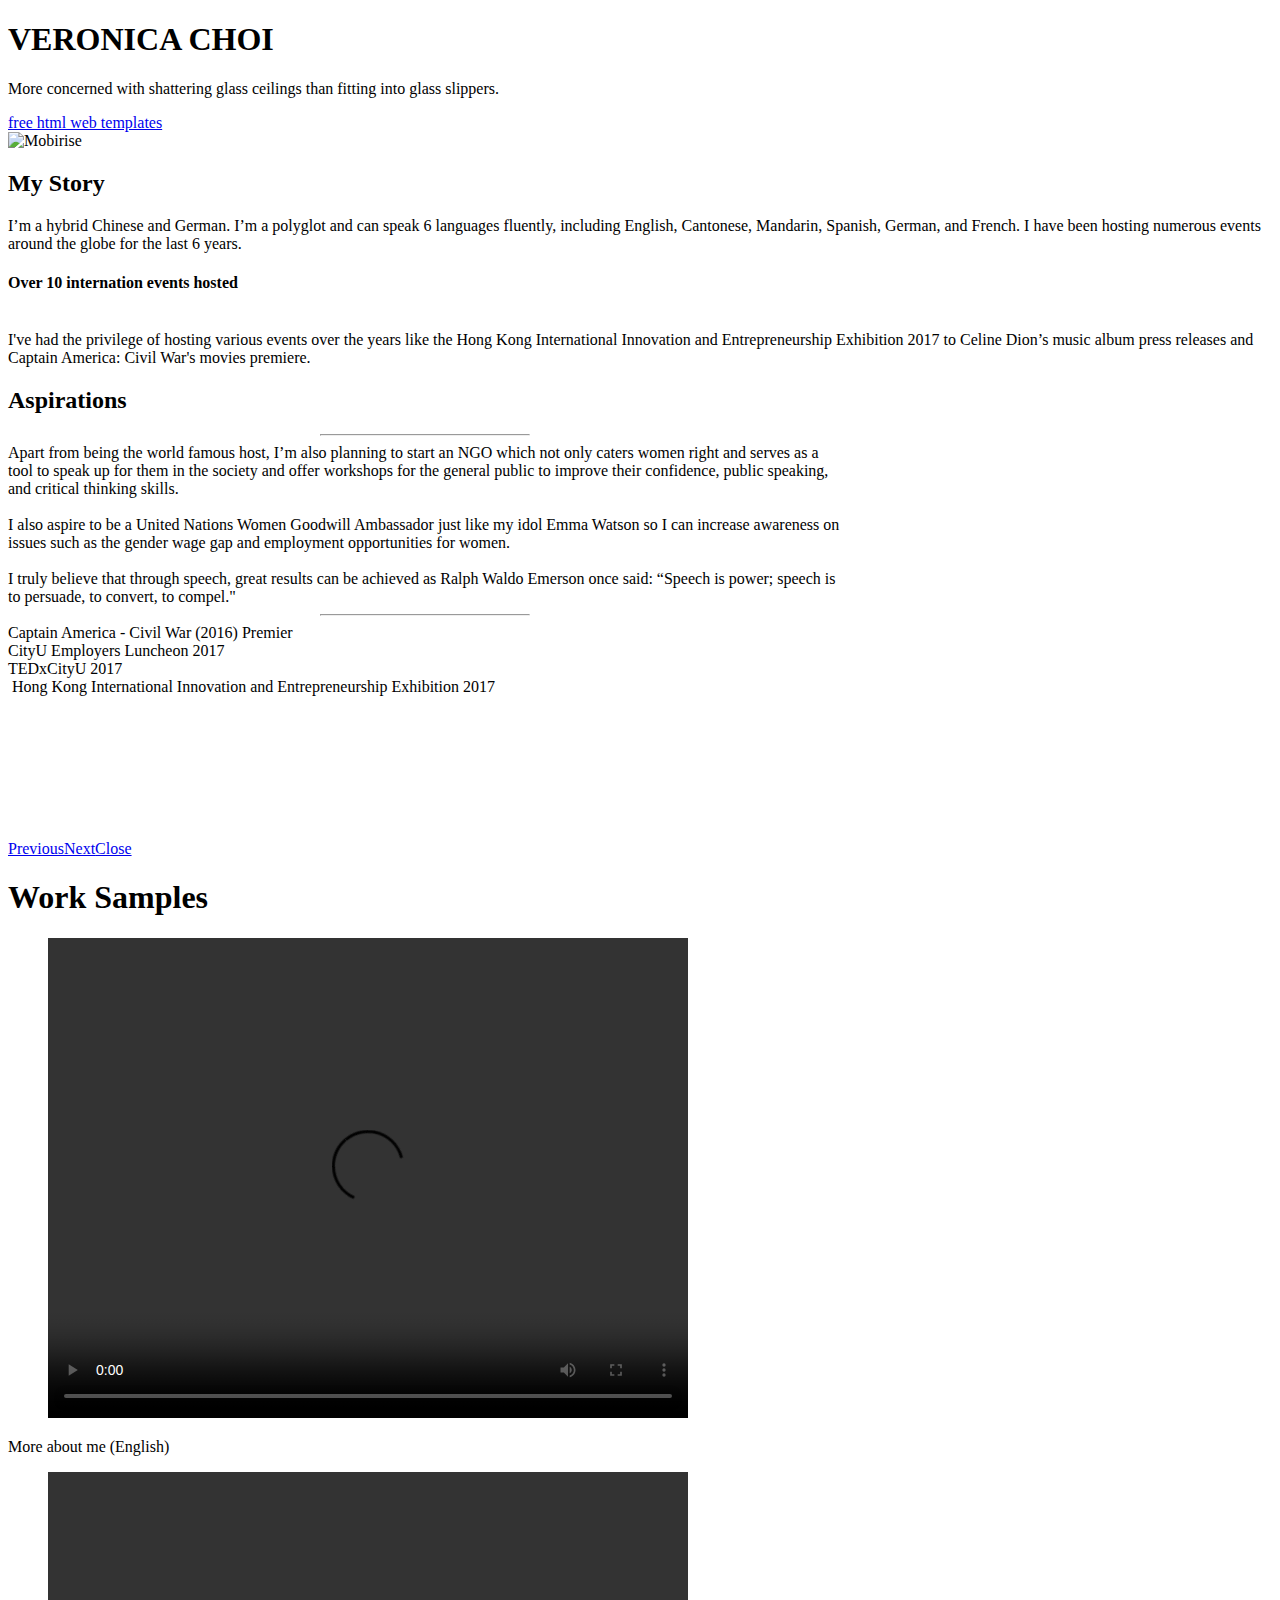
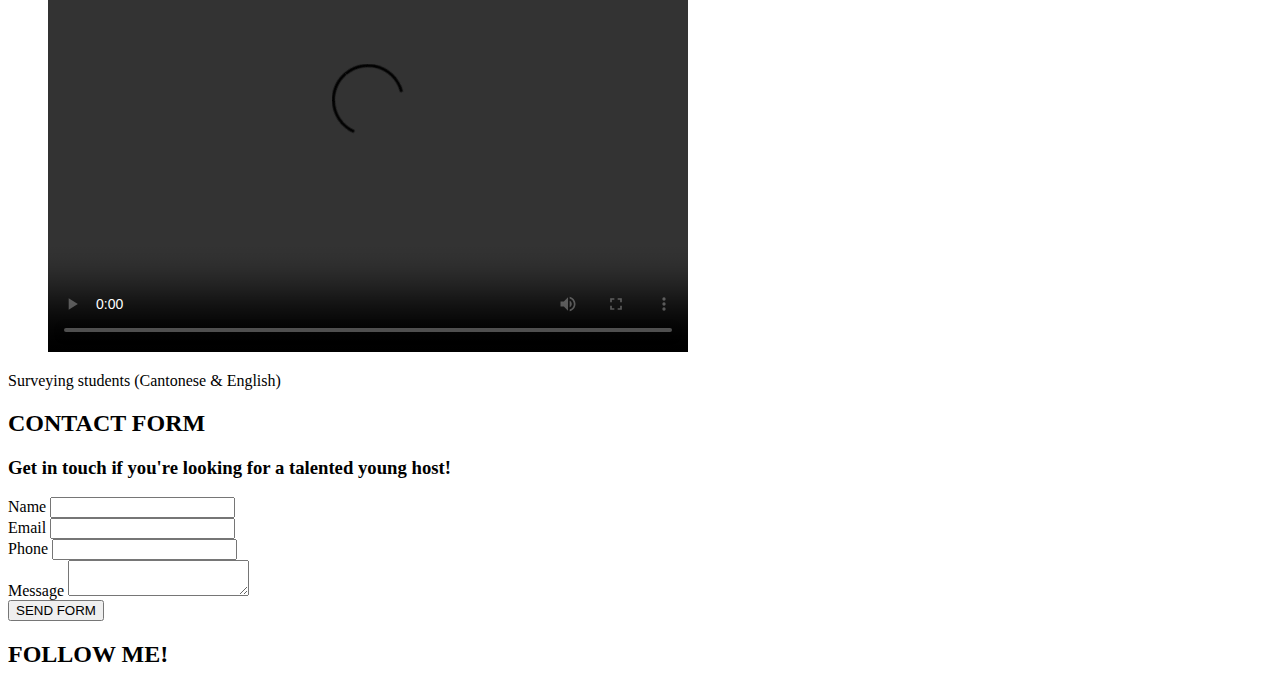
==== index.html @ 1a9ef56d "Add files via upload" ====
<!DOCTYPE html>
<html  >
<head>
  <!-- Site made with Mobirise Website Builder v4.9.7, https://mobirise.com -->
  <meta charset="UTF-8">
  <meta http-equiv="X-UA-Compatible" content="IE=edge">
  <meta name="generator" content="Mobirise v4.9.7, mobirise.com">
  <meta name="viewport" content="width=device-width, initial-scale=1, minimum-scale=1">
  <link rel="shortcut icon" href="assets/images/img-1259-128x85.png" type="image/x-icon">
  <meta name="description" content="">

  <title>Home</title>
  <link rel="stylesheet" href="assets/web/assets/mobirise-icons2/mobirise2.css">
  <link rel="stylesheet" href="assets/web/assets/mobirise-icons/mobirise-icons.css">
  <link rel="stylesheet" href="assets/tether/tether.min.css">
  <link rel="stylesheet" href="assets/bootstrap/css/bootstrap.min.css">
  <link rel="stylesheet" href="assets/bootstrap/css/bootstrap-grid.min.css">
  <link rel="stylesheet" href="assets/bootstrap/css/bootstrap-reboot.min.css">
  <link rel="stylesheet" href="assets/socicon/css/styles.css">
  <link rel="stylesheet" href="assets/theme/css/style.css">
  <link rel="stylesheet" href="assets/gallery/style.css">
  <link rel="stylesheet" href="assets/mobirise/css/mbr-additional.css" type="text/css">



</head>
<body>
  <section class="cid-rnTXYQIKPD mbr-fullscreen mbr-parallax-background" id="header2-0">



    <div class="mbr-overlay" style="opacity: 0.3; background-color: rgb(118, 118, 118);"></div>

    <div class="container align-center">
        <div class="row justify-content-md-center">
            <div class="mbr-white col-md-10">
                <h1 class="mbr-section-title mbr-bold pb-3 mbr-fonts-style display-1">
                    VERONICA CHOI</h1>

                <p class="mbr-text pb-3 mbr-fonts-style display-5">More concerned with shattering glass ceilings than fitting into glass slippers.&nbsp;</p>

            </div>
        </div>
    </div>
    <div class="mbr-arrow hidden-sm-down" aria-hidden="true">
        <a href="#next">
            <i class="mbri-down mbr-iconfont"></i>
        </a>
    </div>
</section>

<section class="engine"><a href="https://mobirise.info/y">free html web templates</a></section><section class="features11 cid-roDq2X8D2y" id="features11-6">





    <div class="container">
        <div class="col-md-12">
            <div class="media-container-row">
                <div class="mbr-figure m-auto" style="width: 55%;">
                    <img src="assets/images/img-1527-952x714.jpg" alt="Mobirise" title="">
                </div>
                <div class=" align-left aside-content">
                    <h2 class="mbr-title pt-2 mbr-fonts-style display-2">
                        My Story&nbsp;</h2>
                    <div class="mbr-section-text">
                        <p class="mbr-text mb-5 pt-3 mbr-light mbr-fonts-style display-5">I’m a hybrid Chinese and German. I’m a polyglot and can speak 6 languages fluently, including English, Cantonese, Mandarin, Spanish, German, and French. I have been hosting numerous events around the globe for the last 6 years.&nbsp;<br></p>
                    </div>

                    <div class="block-content">
                        <div class="card p-3 pr-3">
                            <div class="media">
                                <div class=" align-self-center card-img pb-3">
                                    <span class="mbr-iconfont mobi-mbri-globe-2 mobi-mbri"></span>
                                </div>
                                <div class="media-body">
                                    <h4 class="card-title mbr-fonts-style display-7"><strong>
                                        Over 10 internation events hosted<br></strong><br></h4>
                                </div>
                            </div>

                            <div class="card-box">
                                <p class="block-text mbr-fonts-style display-7">
                                   I've had the privilege of hosting various events over the years like the Hong Kong International Innovation and Entrepreneurship Exhibition 2017 to&nbsp;Celine Dion’s music album press releases and Captain America: Civil War's movies premiere.</p>
                            </div>
                        </div>


                    </div>
                </div>
            </div>
        </div>
    </div>
</section>

<section class="mbr-section content4 cid-roDvioKZz2" id="content4-c">



    <div class="container">
        <div class="media-container-row">
            <div class="title col-12 col-md-8">
                <h2 class="align-center pb-3 mbr-fonts-style display-2">Aspirations</h2>


            </div>
        </div>
    </div>
</section>

<section class="mbr-section article content10 cid-roDv746VI0" id="content10-b">



    <div class="container">
        <div class="inner-container" style="width: 66%;">
            <hr class="line" style="width: 25%;">
            <div class="section-text align-center mbr-white mbr-fonts-style display-7">Apart from being the world famous host, I’m also planning to start an NGO which not only caters women right and serves as a tool to speak up for them in the society and offer workshops for the general public to improve their confidence, public speaking, and critical thinking skills.&nbsp;<br><br>I also aspire to be a United Nations Women Goodwill Ambassador just like my idol Emma Watson so I can increase awareness on issues such as the gender wage gap and employment opportunities for women. <br><br>I truly believe that through speech, great results can be achieved as Ralph Waldo Emerson once said: “Speech is power; speech is to persuade, to convert, to compel."</div>
            <hr class="line" style="width: 25%;">
        </div>
    </div>
</section>

<section class="mbr-gallery mbr-slider-carousel cid-roDrtQQjux" id="gallery4-8">



    <div>
        <div><!-- Gallery --><div class="gallery-row"><div class="mbr-gallery-layout-default"><div><div class="row-first row justify-content-center m-0"><div class="mbr-gallery-item col-lg-6 col-md-6 col-sm-12 p-2" data-video-url="false"><div href="#lb-gallery4-8" data-slide-to="0" data-toggle="modal"><img src="assets/images/ben1700-2000x1331-800x532.jpg" alt="" title=""><span class="icon-focus"></span><span class="mbr-gallery-title mbr-fonts-style display-7">Captain America - Civil War (2016) Premier&nbsp;</span></div></div><div class="mbr-gallery-item col-lg-6 col-md-6 col-sm-12 p-2" data-video-url="false"><div href="#lb-gallery4-8" data-slide-to="1" data-toggle="modal"><img src="assets/images/dcs8554-2000x1331-800x532.jpg" alt="" title=""><span class="icon-focus"></span><span class="mbr-gallery-title mbr-fonts-style display-7">CityU Employers Luncheon 2017</span></div></div></div><div class="row-second row justify-content-center m-0"><div class="mbr-gallery-item col-lg-6 col-md-6 col-sm-12 p-2" data-video-url="false"><div href="#lb-gallery4-8" data-slide-to="2" data-toggle="modal"><img src="assets/images/img-1259-2000x1333-800x533.jpg" alt="" title=""><span class="icon-focus"></span><span class="mbr-gallery-title mbr-fonts-style display-7">TEDxCityU 2017</span></div></div><div class="mbr-gallery-item col-lg-6 col-md-6 col-sm-12 p-2" data-video-url="false"><div href="#lb-gallery4-8" data-slide-to="3" data-toggle="modal"><img src="assets/images/p2256330-5-2000x1500-800x506.jpg" alt="" title=""><span class="icon-focus"></span><span class="mbr-gallery-title mbr-fonts-style display-7"> Hong Kong International Innovation and Entrepreneurship Exhibition 2017</span></div></div></div></div><div class="clearfix"></div></div></div><!-- Lightbox --><div data-app-prevent-settings="" class="mbr-slider modal fade carousel slide" tabindex="-1" data-keyboard="true" data-interval="false" id="lb-gallery4-8"><div class="modal-dialog"><div class="modal-content"><div class="modal-body"><div class="carousel-inner"><div class="carousel-item active"><img src="assets/images/-ben1700-2000x1331.jpg" alt="" title=""></div><div class="carousel-item"><img src="assets/images/-dcs8554-2000x1331.jpg" alt="" title=""></div><div class="carousel-item"><img src="assets/images/img-1259-2000x1333.jpg" alt="" title=""></div><div class="carousel-item"><img src="assets/images/p2256330-5-2000x1500.jpg" alt="" title=""></div><div class="carousel-item"><img src="assets/images/img-1259-2000x1333.jpg" alt="" title=""></div><div class="carousel-item"><img src="assets/images/background6.jpg" alt="" title=""></div><div class="carousel-item"><img src="assets/images/img-1259-2000x1333.jpg" alt="" title=""></div><div class="carousel-item"><img src="assets/images/background8.jpg" alt="" title=""></div></div><a class="carousel-control carousel-control-prev" role="button" data-slide="prev" href="#lb-gallery4-8"><span class="mbri-left mbr-iconfont" aria-hidden="true"></span><span class="sr-only">Previous</span></a><a class="carousel-control carousel-control-next" role="button" data-slide="next" href="#lb-gallery4-8"><span class="mbri-right mbr-iconfont" aria-hidden="true"></span><span class="sr-only">Next</span></a><a class="close" href="#" role="button" data-dismiss="modal"><span class="sr-only">Close</span></a></div></div></div></div></div>
    </div>

</section>

<section class="header1 cid-roDAQYKfKx" id="header16-g">





    <div class="container">
        <div class="row justify-content-md-center">
            <div class="col-md-10 align-center">
                <h1 class="mbr-section-title mbr-bold pb-3 mbr-fonts-style display-1">
                    Work Samples</h1>



            </div>
        </div>
    </div>

</section>

<section class="cid-roDuY0K8cL" id="video3-a">



  <figure class="mbr-figure align-center container">
      <div class="video-block" style="width: 80%;">
          <div>
                <video width="640" height="480" controls>
                <source src="assets/2.mp4" type="video/mp4">
                </video>
          </div>
  </figure>
</section>

<section class="mbr-section article content1 cid-roDAjcLtc0" id="content1-e">



    <div class="container">
        <div class="media-container-row">
            <div class="mbr-text col-12 mbr-fonts-style display-7 col-md-8">More about me (English)</div>
        </div>
    </div>
</section>

<section class="cid-roDuKSKuK0" id="video3-9">



    <figure class="mbr-figure align-center container">
        <div class="video-block" style="width: 80%;">
            <div>
                  <video width="640" height="480" controls>
                  <source src="assets/1.mp4" type="video/mp4">
                  </video>
            </div>
    </figure>
</section>

<section class="mbr-section article content1 cid-roDAB9GmCZ" id="content1-f">



    <div class="container">
        <div class="media-container-row">
            <div class="mbr-text col-12 mbr-fonts-style display-7 col-md-8">Surveying students (Cantonese &amp; English)</div>
        </div>
    </div>
</section>

<section class="mbr-section form1 cid-roDonfSZAn" id="form1-2">




    <div class="container">
        <div class="row justify-content-center">
            <div class="title col-12 col-lg-8">
                <h2 class="mbr-section-title align-center pb-3 mbr-fonts-style display-2">
                    CONTACT FORM
                </h2>
                <h3 class="mbr-section-subtitle align-center mbr-light pb-3 mbr-fonts-style display-5">
                    Get in touch if you're looking for a talented young host!</h3>
            </div>
        </div>
    </div>
    <div class="container">
        <div class="row justify-content-center">
            <div class="media-container-column col-lg-8" data-form-type="formoid">
                <!---Formbuilder Form--->
                <form action="https://mobirise.com/" method="POST" class="mbr-form form-with-styler" data-form-title="Mobirise Form"><input type="hidden" name="email" data-form-email="true" value="atULUKxuw/NCvzAk2Fzgv5v17wfNp64SBQdk55Gtc+PprsQ1vt0che/VzDDeNCT3U6UCluCSzCCLQzW1dIXKUL24qfeUZuhF07VcfdgxcQm0rpMmP+v5cgfTs/P3Nwnu">
                    <div class="row row-sm-offset">
                        <div hidden="hidden" data-form-alert="" class="alert alert-success col-12">Thanks for filling out the form!</div>
                        <div hidden="hidden" data-form-alert-danger="" class="alert alert-danger col-12">
                        </div>
                    </div>
                    <div class="dragArea row row-sm-offset">
                        <div class="col-md-4  form-group" data-for="name">
                            <label for="name-form1-2" class="form-control-label mbr-fonts-style display-7">Name</label>
                            <input type="text" name="name" data-form-field="Name" required="required" class="form-control display-7" id="name-form1-2">
                        </div>
                        <div class="col-md-4  form-group" data-for="email">
                            <label for="email-form1-2" class="form-control-label mbr-fonts-style display-7">Email</label>
                            <input type="email" name="email" data-form-field="Email" required="required" class="form-control display-7" id="email-form1-2">
                        </div>
                        <div data-for="phone" class="col-md-4  form-group">
                            <label for="phone-form1-2" class="form-control-label mbr-fonts-style display-7">Phone</label>
                            <input type="tel" name="phone" data-form-field="Phone" class="form-control display-7" id="phone-form1-2">
                        </div>
                        <div data-for="message" class="col-md-12 form-group">
                            <label for="message-form1-2" class="form-control-label mbr-fonts-style display-7">Message</label>
                            <textarea name="message" data-form-field="Message" class="form-control display-7" id="message-form1-2"></textarea>
                        </div>
                        <div class="col-md-12 input-group-btn align-center"><button type="submit" class="btn btn-form btn-secondary display-4">SEND FORM</button></div>
                    </div>
                </form><!---Formbuilder Form--->
            </div>
        </div>
    </div>
</section>

<section class="cid-roDosg8B8b" id="social-buttons2-3">





    <div class="container">
        <div class="media-container-row">
            <div class="col-md-8 align-center">
                <h2 class="pb-3 mbr-fonts-style display-2">
                    FOLLOW ME!</h2>
                <div class="social-list pl-0 mb-0">
                    <a href="https://twitter.com/mobirise" target="_blank">
                        <span class="px-2 socicon-twitter socicon mbr-iconfont mbr-iconfont-social"></span>
                    </a>
                    <a href="https://www.facebook.com/pages/Mobirise/1616226671953247" target="_blank">

                    </a>
                    <a href="https://instagram.com/mobirise" target="_blank">

                    </a>
                    <a href="https://www.youtube.com/c/mobirise" target="_blank">

                    </a>
                    <a href="https://plus.google.com/u/0/+Mobirise" target="_blank">

                    </a>
                    <a href="https://www.behance.net/Mobirise" target="_blank">

                    </a>
                </div>
            </div>
        </div>
    </div>
</section>


  <script src="assets/web/assets/jquery/jquery.min.js"></script>
  <script src="assets/popper/popper.min.js"></script>
  <script src="assets/tether/tether.min.js"></script>
  <script src="assets/bootstrap/js/bootstrap.min.js"></script>
  <script src="assets/parallax/jarallax.min.js"></script>
  <script src="assets/masonry/masonry.pkgd.min.js"></script>
  <script src="assets/imagesloaded/imagesloaded.pkgd.min.js"></script>
  <script src="assets/bootstrapcarouselswipe/bootstrap-carousel-swipe.js"></script>
  <script src="assets/vimeoplayer/jquery.mb.vimeo_player.js"></script>
  <script src="assets/smoothscroll/smooth-scroll.js"></script>
  <script src="assets/sociallikes/social-likes.js"></script>
  <script src="assets/theme/js/script.js"></script>
  <script src="assets/slidervideo/script.js"></script>
  <script src="assets/gallery/player.min.js"></script>
  <script src="assets/gallery/script.js"></script>
  <script src="assets/formoid/formoid.min.js"></script>


</body>
</html>
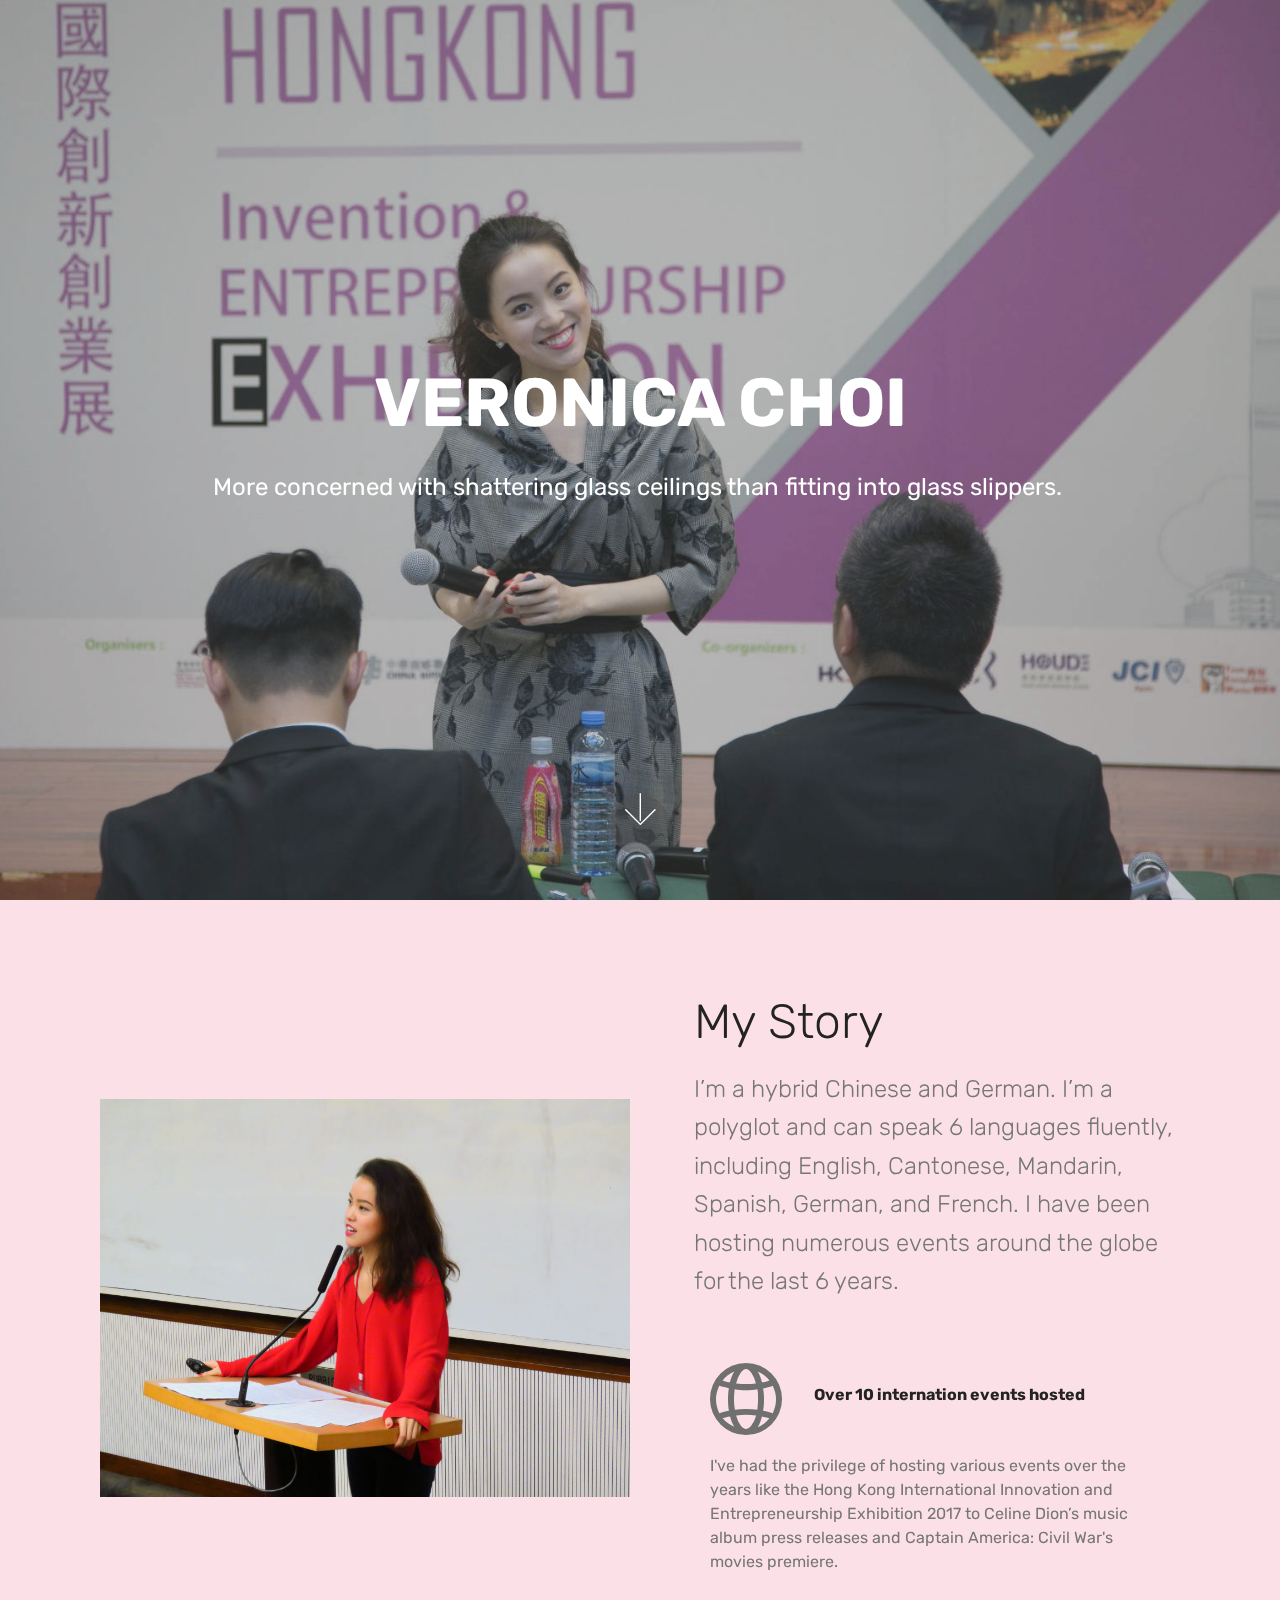
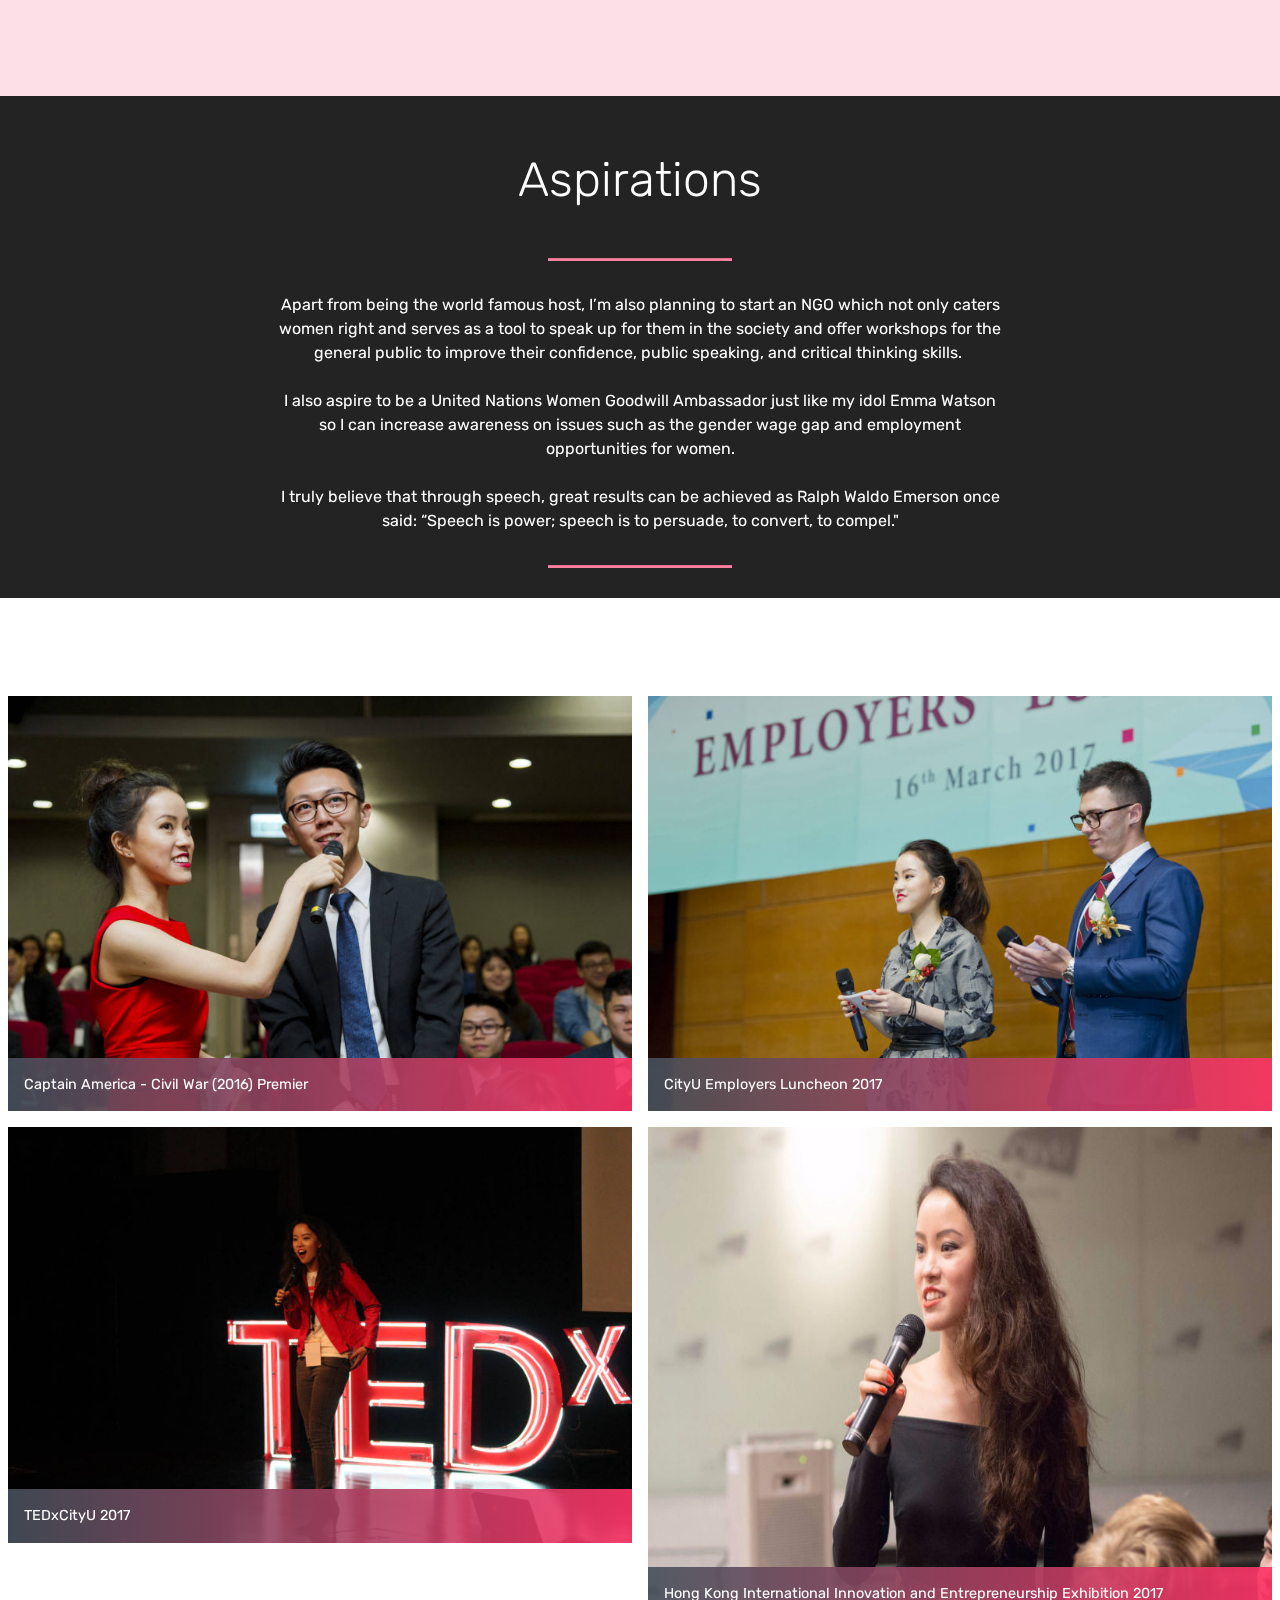
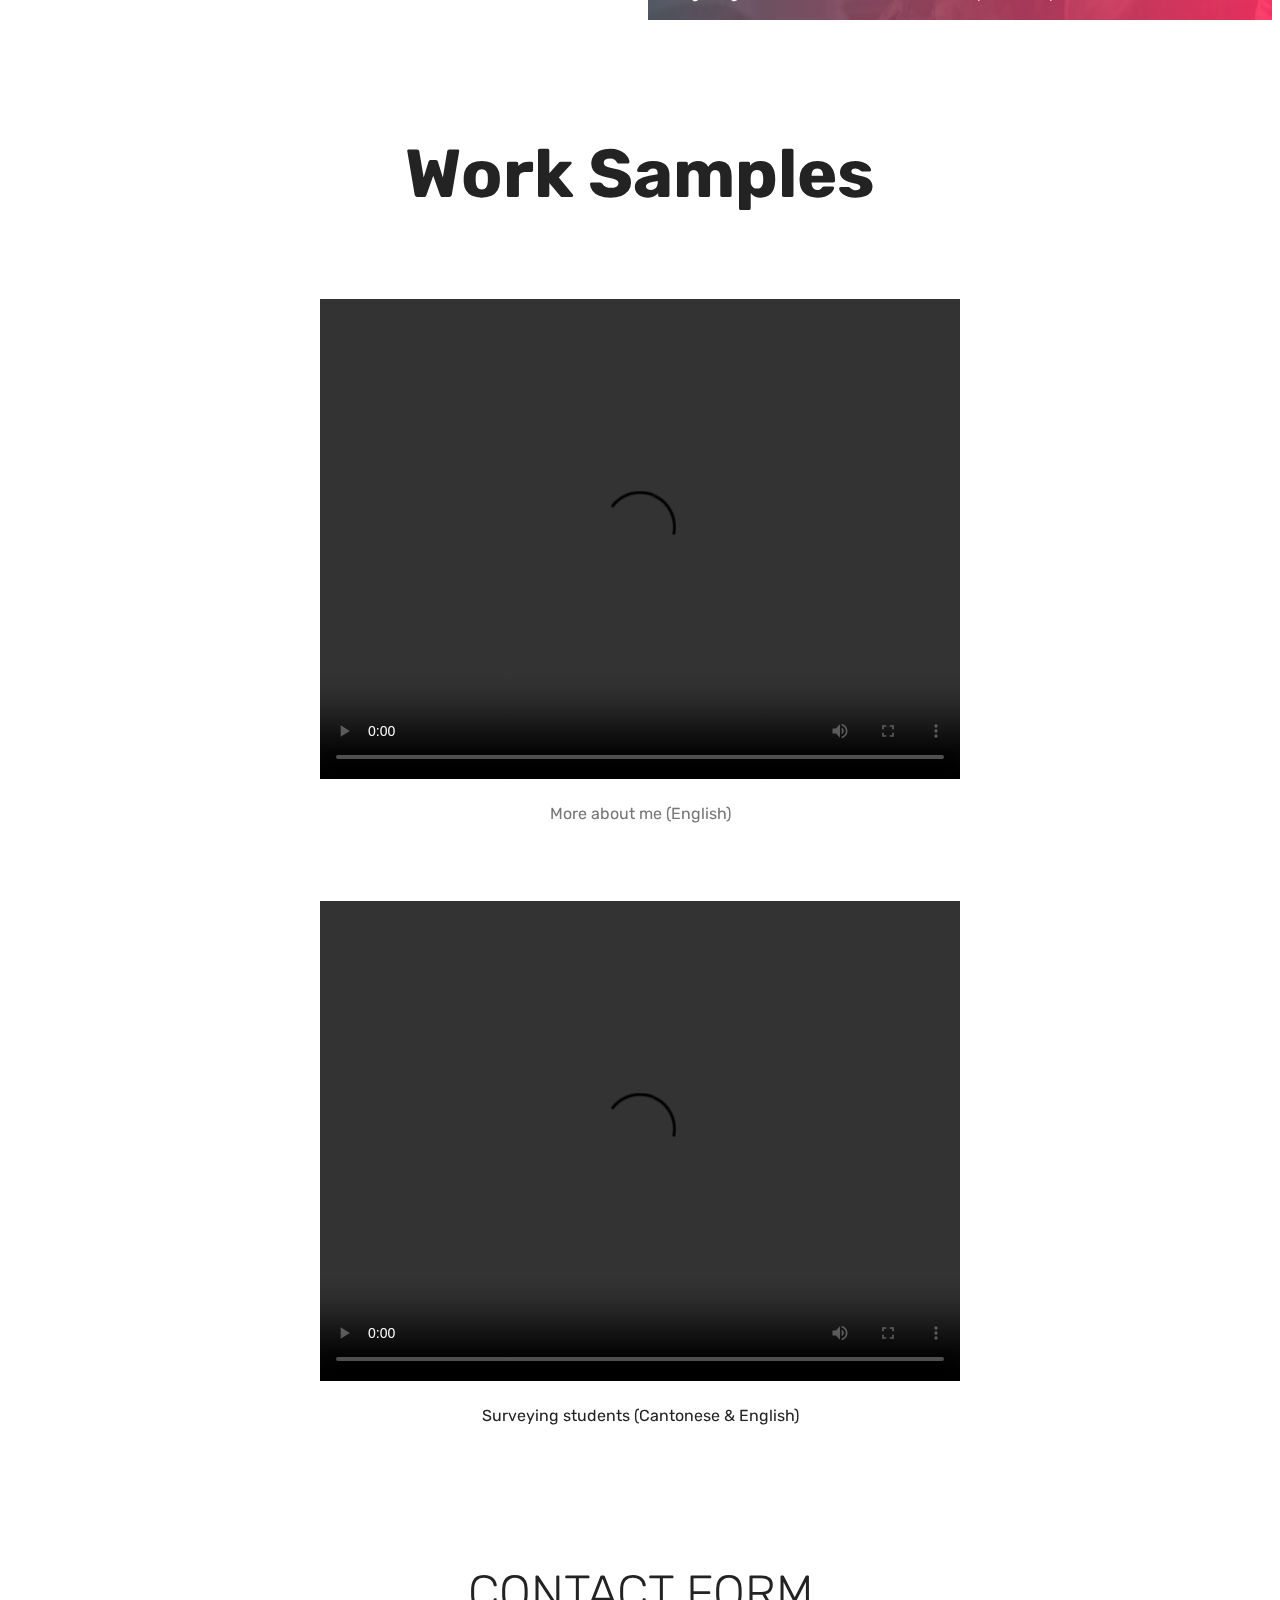
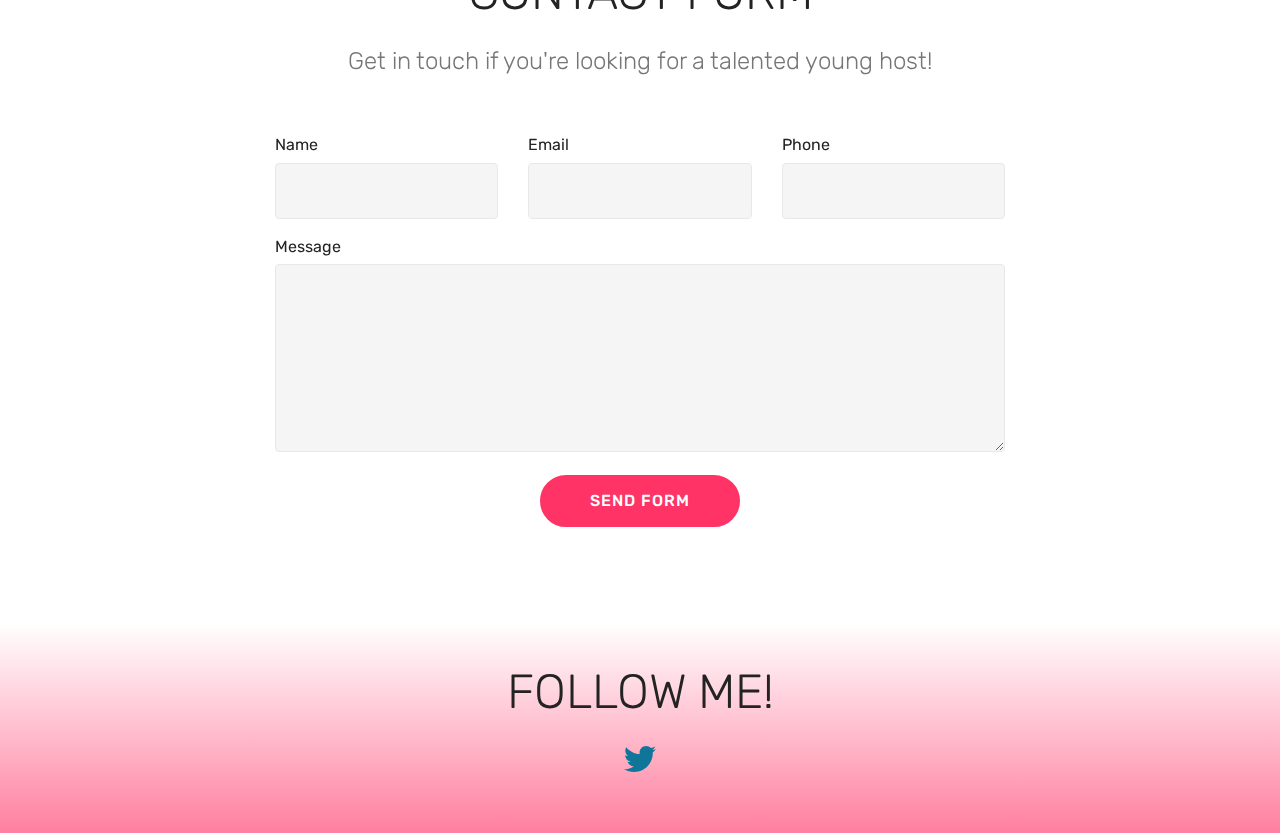
==== commit ad13a80c: "Update index.html" ====
--- a/index.html
+++ b/index.html
@@ -127,7 +127,7 @@
 
 
     <div>
-        <div><!-- Gallery --><div class="gallery-row"><div class="mbr-gallery-layout-default"><div><div class="row-first row justify-content-center m-0"><div class="mbr-gallery-item col-lg-6 col-md-6 col-sm-12 p-2" data-video-url="false"><div href="#lb-gallery4-8" data-slide-to="0" data-toggle="modal"><img src="assets/images/ben1700-2000x1331-800x532.jpg" alt="" title=""><span class="icon-focus"></span><span class="mbr-gallery-title mbr-fonts-style display-7">Captain America - Civil War (2016) Premier&nbsp;</span></div></div><div class="mbr-gallery-item col-lg-6 col-md-6 col-sm-12 p-2" data-video-url="false"><div href="#lb-gallery4-8" data-slide-to="1" data-toggle="modal"><img src="assets/images/dcs8554-2000x1331-800x532.jpg" alt="" title=""><span class="icon-focus"></span><span class="mbr-gallery-title mbr-fonts-style display-7">CityU Employers Luncheon 2017</span></div></div></div><div class="row-second row justify-content-center m-0"><div class="mbr-gallery-item col-lg-6 col-md-6 col-sm-12 p-2" data-video-url="false"><div href="#lb-gallery4-8" data-slide-to="2" data-toggle="modal"><img src="assets/images/img-1259-2000x1333-800x533.jpg" alt="" title=""><span class="icon-focus"></span><span class="mbr-gallery-title mbr-fonts-style display-7">TEDxCityU 2017</span></div></div><div class="mbr-gallery-item col-lg-6 col-md-6 col-sm-12 p-2" data-video-url="false"><div href="#lb-gallery4-8" data-slide-to="3" data-toggle="modal"><img src="assets/images/p2256330-5-2000x1500-800x506.jpg" alt="" title=""><span class="icon-focus"></span><span class="mbr-gallery-title mbr-fonts-style display-7"> Hong Kong International Innovation and Entrepreneurship Exhibition 2017</span></div></div></div></div><div class="clearfix"></div></div></div><!-- Lightbox --><div data-app-prevent-settings="" class="mbr-slider modal fade carousel slide" tabindex="-1" data-keyboard="true" data-interval="false" id="lb-gallery4-8"><div class="modal-dialog"><div class="modal-content"><div class="modal-body"><div class="carousel-inner"><div class="carousel-item active"><img src="assets/images/-ben1700-2000x1331.jpg" alt="" title=""></div><div class="carousel-item"><img src="assets/images/-dcs8554-2000x1331.jpg" alt="" title=""></div><div class="carousel-item"><img src="assets/images/img-1259-2000x1333.jpg" alt="" title=""></div><div class="carousel-item"><img src="assets/images/p2256330-5-2000x1500.jpg" alt="" title=""></div><div class="carousel-item"><img src="assets/images/img-1259-2000x1333.jpg" alt="" title=""></div><div class="carousel-item"><img src="assets/images/background6.jpg" alt="" title=""></div><div class="carousel-item"><img src="assets/images/img-1259-2000x1333.jpg" alt="" title=""></div><div class="carousel-item"><img src="assets/images/background8.jpg" alt="" title=""></div></div><a class="carousel-control carousel-control-prev" role="button" data-slide="prev" href="#lb-gallery4-8"><span class="mbri-left mbr-iconfont" aria-hidden="true"></span><span class="sr-only">Previous</span></a><a class="carousel-control carousel-control-next" role="button" data-slide="next" href="#lb-gallery4-8"><span class="mbri-right mbr-iconfont" aria-hidden="true"></span><span class="sr-only">Next</span></a><a class="close" href="#" role="button" data-dismiss="modal"><span class="sr-only">Close</span></a></div></div></div></div></div>
+        <div><!-- Gallery --><div class="gallery-row"><div class="mbr-gallery-layout-default"><div><div class="row-first row justify-content-center m-0"><div class="mbr-gallery-item col-lg-6 col-md-6 col-sm-12 p-2" data-video-url="false"><div href="#lb-gallery4-8" data-slide-to="0" data-toggle="modal"><img src="assets/images/ben1700-2000x1331-800x532.jpg" alt="" title=""><span class="icon-focus"></span><span class="mbr-gallery-title mbr-fonts-style display-7">Captain America - Civil War (2016) Premier&nbsp;</span></div></div><div class="mbr-gallery-item col-lg-6 col-md-6 col-sm-12 p-2" data-video-url="false"><div href="#lb-gallery4-8" data-slide-to="1" data-toggle="modal"><img src="assets/images/dcs8554-2000x1331-800x532.jpg" alt="" title=""><span class="icon-focus"></span><span class="mbr-gallery-title mbr-fonts-style display-7">CityU Employers Luncheon 2017</span></div></div></div><div class="row-second row justify-content-center m-0"><div class="mbr-gallery-item col-lg-6 col-md-6 col-sm-12 p-2" data-video-url="false"><div href="#lb-gallery4-8" data-slide-to="2" data-toggle="modal"><img src="assets/images/img-1259-2000x1333-800x533.jpg" alt="" title=""><span class="icon-focus"></span><span class="mbr-gallery-title mbr-fonts-style display-7">TEDxCityU 2017</span></div></div><div class="mbr-gallery-item col-lg-6 col-md-6 col-sm-12 p-2" data-video-url="false"><div href="#lb-gallery4-8" data-slide-to="3" data-toggle="modal"><img src="assets/images/p2256330-5-2000x1500-800x506.jpg" alt="" title="" width ="759" height = "493"><span class="icon-focus"></span><span class="mbr-gallery-title mbr-fonts-style display-7"> Hong Kong International Innovation and Entrepreneurship Exhibition 2017</span></div></div></div></div><div class="clearfix"></div></div></div><!-- Lightbox --><div data-app-prevent-settings="" class="mbr-slider modal fade carousel slide" tabindex="-1" data-keyboard="true" data-interval="false" id="lb-gallery4-8"><div class="modal-dialog"><div class="modal-content"><div class="modal-body"><div class="carousel-inner"><div class="carousel-item active"><img src="assets/images/-ben1700-2000x1331.jpg" alt="" title=""></div><div class="carousel-item"><img src="assets/images/-dcs8554-2000x1331.jpg" alt="" title=""></div><div class="carousel-item"><img src="assets/images/img-1259-2000x1333.jpg" alt="" title=""></div><div class="carousel-item"><img src="assets/images/p2256330-5-2000x1500.jpg" alt="" title=""></div><div class="carousel-item"><img src="assets/images/img-1259-2000x1333.jpg" alt="" title=""></div><div class="carousel-item"><img src="assets/images/background6.jpg" alt="" title=""></div><div class="carousel-item"><img src="assets/images/img-1259-2000x1333.jpg" alt="" title=""></div><div class="carousel-item"><img src="assets/images/background8.jpg" alt="" title=""></div></div><a class="carousel-control carousel-control-prev" role="button" data-slide="prev" href="#lb-gallery4-8"><span class="mbri-left mbr-iconfont" aria-hidden="true"></span><span class="sr-only">Previous</span></a><a class="carousel-control carousel-control-next" role="button" data-slide="next" href="#lb-gallery4-8"><span class="mbri-right mbr-iconfont" aria-hidden="true"></span><span class="sr-only">Next</span></a><a class="close" href="#" role="button" data-dismiss="modal"><span class="sr-only">Close</span></a></div></div></div></div></div>
     </div>
 
 </section>
--- a/assets/web/assets/mobirise-icons2/mobirise2.css
+++ b/assets/web/assets/mobirise-icons2/mobirise2.css
@@ -0,0 +1,497 @@
+@font-face {
+  font-family: 'Moririse2';
+  src:  url('mobirise2.eot?f2bix4');
+  src:  url('mobirise2.eot?f2bix4#iefix') format('embedded-opentype'),
+    url('mobirise2.ttf?f2bix4') format('truetype'),
+    url('mobirise2.woff?f2bix4') format('woff'),
+    url('mobirise2.svg?f2bix4#mobirise2') format('svg');
+  font-weight: normal;
+  font-style: normal;
+}
+
+[class^="mobi-"], [class*=" mobi-"] {
+  /* use !important to prevent issues with browser extensions that change fonts */
+  font-family: 'Moririse2' !important;
+  speak: none;
+  font-style: normal;
+  font-weight: normal;
+  font-variant: normal;
+  text-transform: none;
+  line-height: 1;
+
+  /* Better Font Rendering =========== */
+  -webkit-font-smoothing: antialiased;
+  -moz-osx-font-smoothing: grayscale;
+}
+
+.mobi-mbri-add-submenu:before {
+  content: "\e900";
+}
+.mobi-mbri-alert:before {
+  content: "\e901";
+}
+.mobi-mbri-align-center:before {
+  content: "\e902";
+}
+.mobi-mbri-align-justify:before {
+  content: "\e903";
+}
+.mobi-mbri-align-left:before {
+  content: "\e904";
+}
+.mobi-mbri-align-right:before {
+  content: "\e905";
+}
+.mobi-mbri-android:before {
+  content: "\e906";
+}
+.mobi-mbri-apple:before {
+  content: "\e907";
+}
+.mobi-mbri-arrow-down:before {
+  content: "\e908";
+}
+.mobi-mbri-arrow-next:before {
+  content: "\e909";
+}
+.mobi-mbri-arrow-prev:before {
+  content: "\e90a";
+}
+.mobi-mbri-arrow-up:before {
+  content: "\e90b";
+}
+.mobi-mbri-bold:before {
+  content: "\e90c";
+}
+.mobi-mbri-bookmark:before {
+  content: "\e90d";
+}
+.mobi-mbri-bootstrap:before {
+  content: "\e90e";
+}
+.mobi-mbri-briefcase:before {
+  content: "\e90f";
+}
+.mobi-mbri-browse:before {
+  content: "\e910";
+}
+.mobi-mbri-bulleted-list:before {
+  content: "\e911";
+}
+.mobi-mbri-calendar:before {
+  content: "\e912";
+}
+.mobi-mbri-camera:before {
+  content: "\e913";
+}
+.mobi-mbri-cart-add:before {
+  content: "\e914";
+}
+.mobi-mbri-cart-full:before {
+  content: "\e915";
+}
+.mobi-mbri-cash:before {
+  content: "\e916";
+}
+.mobi-mbri-change-style:before {
+  content: "\e917";
+}
+.mobi-mbri-chat:before {
+  content: "\e918";
+}
+.mobi-mbri-clock:before {
+  content: "\e919";
+}
+.mobi-mbri-close:before {
+  content: "\e91a";
+}
+.mobi-mbri-cloud:before {
+  content: "\e91b";
+}
+.mobi-mbri-code:before {
+  content: "\e91c";
+}
+.mobi-mbri-contact-form:before {
+  content: "\e91d";
+}
+.mobi-mbri-credit-card:before {
+  content: "\e91e";
+}
+.mobi-mbri-cursor-click:before {
+  content: "\e91f";
+}
+.mobi-mbri-cust-feedback:before {
+  content: "\e920";
+}
+.mobi-mbri-database:before {
+  content: "\e921";
+}
+.mobi-mbri-delivery:before {
+  content: "\e922";
+}
+.mobi-mbri-desktop:before {
+  content: "\e923";
+}
+.mobi-mbri-devices:before {
+  content: "\e924";
+}
+.mobi-mbri-down:before {
+  content: "\e925";
+}
+.mobi-mbri-download-2:before {
+  content: "\e926";
+}
+.mobi-mbri-download:before {
+  content: "\e927";
+}
+.mobi-mbri-drag-n-drop-2:before {
+  content: "\e928";
+}
+.mobi-mbri-drag-n-drop:before {
+  content: "\e929";
+}
+.mobi-mbri-edit-2:before {
+  content: "\e92a";
+}
+.mobi-mbri-edit:before {
+  content: "\e92b";
+}
+.mobi-mbri-error:before {
+  content: "\e92c";
+}
+.mobi-mbri-extension:before {
+  content: "\e92d";
+}
+.mobi-mbri-features:before {
+  content: "\e92e";
+}
+.mobi-mbri-file:before {
+  content: "\e92f";
+}
+.mobi-mbri-flag:before {
+  content: "\e930";
+}
+.mobi-mbri-folder:before {
+  content: "\e931";
+}
+.mobi-mbri-gift:before {
+  content: "\e932";
+}
+.mobi-mbri-github:before {
+  content: "\e933";
+}
+.mobi-mbri-globe-2:before {
+  content: "\e934";
+}
+.mobi-mbri-globe:before {
+  content: "\e935";
+}
+.mobi-mbri-growing-chart:before {
+  content: "\e936";
+}
+.mobi-mbri-hearth:before {
+  content: "\e937";
+}
+.mobi-mbri-help:before {
+  content: "\e938";
+}
+.mobi-mbri-home:before {
+  content: "\e939";
+}
+.mobi-mbri-hot-cup:before {
+  content: "\e93a";
+}
+.mobi-mbri-idea:before {
+  content: "\e93b";
+}
+.mobi-mbri-image-gallery:before {
+  content: "\e93c";
+}
+.mobi-mbri-image-slider:before {
+  content: "\e93d";
+}
+.mobi-mbri-info:before {
+  content: "\e93e";
+}
+.mobi-mbri-italic:before {
+  content: "\e93f";
+}
+.mobi-mbri-key:before {
+  content: "\e940";
+}
+.mobi-mbri-laptop:before {
+  content: "\e941";
+}
+.mobi-mbri-layers:before {
+  content: "\e942";
+}
+.mobi-mbri-left-right:before {
+  content: "\e943";
+}
+.mobi-mbri-left:before {
+  content: "\e944";
+}
+.mobi-mbri-letter:before {
+  content: "\e945";
+}
+.mobi-mbri-like:before {
+  content: "\e946";
+}
+.mobi-mbri-link:before {
+  content: "\e947";
+}
+.mobi-mbri-lock:before {
+  content: "\e948";
+}
+.mobi-mbri-login:before {
+  content: "\e949";
+}
+.mobi-mbri-logout:before {
+  content: "\e94a";
+}
+.mobi-mbri-magic-stick:before {
+  content: "\e94b";
+}
+.mobi-mbri-map-pin:before {
+  content: "\e94c";
+}
+.mobi-mbri-menu:before {
+  content: "\e94d";
+}
+.mobi-mbri-mobile-2:before {
+  content: "\e94e";
+}
+.mobi-mbri-mobile-horizontal:before {
+  content: "\e94f";
+}
+.mobi-mbri-mobile:before {
+  content: "\e950";
+}
+.mobi-mbri-mobirise:before {
+  content: "\e951";
+}
+.mobi-mbri-more-horizontal:before {
+  content: "\e952";
+}
+.mobi-mbri-more-vertical:before {
+  content: "\e953";
+}
+.mobi-mbri-music:before {
+  content: "\e954";
+}
+.mobi-mbri-new-file:before {
+  content: "\e955";
+}
+.mobi-mbri-numbered-list:before {
+  content: "\e956";
+}
+.mobi-mbri-opened-folder:before {
+  content: "\e957";
+}
+.mobi-mbri-pages:before {
+  content: "\e958";
+}
+.mobi-mbri-paper-plane:before {
+  content: "\e959";
+}
+.mobi-mbri-paperclip:before {
+  content: "\e95a";
+}
+.mobi-mbri-phone:before {
+  content: "\e95b";
+}
+.mobi-mbri-photo:before {
+  content: "\e95c";
+}
+.mobi-mbri-photos:before {
+  content: "\e95d";
+}
+.mobi-mbri-pin:before {
+  content: "\e95e";
+}
+.mobi-mbri-play:before {
+  content: "\e95f";
+}
+.mobi-mbri-plus:before {
+  content: "\e960";
+}
+.mobi-mbri-preview:before {
+  content: "\e961";
+}
+.mobi-mbri-print:before {
+  content: "\e962";
+}
+.mobi-mbri-protect:before {
+  content: "\e963";
+}
+.mobi-mbri-question:before {
+  content: "\e964";
+}
+.mobi-mbri-quote-left:before {
+  content: "\e965";
+}
+.mobi-mbri-quote-right:before {
+  content: "\e966";
+}
+.mobi-mbri-redo:before {
+  content: "\e967";
+}
+.mobi-mbri-refresh:before {
+  content: "\e968";
+}
+.mobi-mbri-responsive-2:before {
+  content: "\e969";
+}
+.mobi-mbri-responsive:before {
+  content: "\e96a";
+}
+.mobi-mbri-right:before {
+  content: "\e96b";
+}
+.mobi-mbri-rocket:before {
+  content: "\e96c";
+}
+.mobi-mbri-sad-face:before {
+  content: "\e96d";
+}
+.mobi-mbri-sale:before {
+  content: "\e96e";
+}
+.mobi-mbri-save:before {
+  content: "\e96f";
+}
+.mobi-mbri-search:before {
+  content: "\e970";
+}
+.mobi-mbri-setting-2:before {
+  content: "\e971";
+}
+.mobi-mbri-setting-3:before {
+  content: "\e972";
+}
+.mobi-mbri-setting:before {
+  content: "\e973";
+}
+.mobi-mbri-share:before {
+  content: "\e974";
+}
+.mobi-mbri-shopping-bag:before {
+  content: "\e975";
+}
+.mobi-mbri-shopping-basket:before {
+  content: "\e976";
+}
+.mobi-mbri-shopping-cart:before {
+  content: "\e977";
+}
+.mobi-mbri-sites:before {
+  content: "\e978";
+}
+.mobi-mbri-smile-face:before {
+  content: "\e979";
+}
+.mobi-mbri-speed:before {
+  content: "\e97a";
+}
+.mobi-mbri-star:before {
+  content: "\e97b";
+}
+.mobi-mbri-success:before {
+  content: "\e97c";
+}
+.mobi-mbri-sun:before {
+  content: "\e97d";
+}
+.mobi-mbri-sun2:before {
+  content: "\e97e";
+}
+.mobi-mbri-tablet-vertical:before {
+  content: "\e97f";
+}
+.mobi-mbri-tablet:before {
+  content: "\e980";
+}
+.mobi-mbri-target:before {
+  content: "\e981";
+}
+.mobi-mbri-timer:before {
+  content: "\e982";
+}
+.mobi-mbri-to-ftp:before {
+  content: "\e983";
+}
+.mobi-mbri-to-local-drive:before {
+  content: "\e984";
+}
+.mobi-mbri-touch-swipe:before {
+  content: "\e985";
+}
+.mobi-mbri-touch:before {
+  content: "\e986";
+}
+.mobi-mbri-trash:before {
+  content: "\e987";
+}
+.mobi-mbri-underline:before {
+  content: "\e988";
+}
+.mobi-mbri-undo:before {
+  content: "\e989";
+}
+.mobi-mbri-unlink:before {
+  content: "\e98a";
+}
+.mobi-mbri-unlock:before {
+  content: "\e98b";
+}
+.mobi-mbri-up-down:before {
+  content: "\e98c";
+}
+.mobi-mbri-up:before {
+  content: "\e98d";
+}
+.mobi-mbri-update:before {
+  content: "\e98e";
+}
+.mobi-mbri-upload-2:before {
+  content: "\e98f";
+}
+.mobi-mbri-upload:before {
+  content: "\e990";
+}
+.mobi-mbri-user-2:before {
+  content: "\e991";
+}
+.mobi-mbri-user:before {
+  content: "\e992";
+}
+.mobi-mbri-users:before {
+  content: "\e993";
+}
+.mobi-mbri-video-play:before {
+  content: "\e994";
+}
+.mobi-mbri-video:before {
+  content: "\e995";
+}
+.mobi-mbri-watch:before {
+  content: "\e996";
+}
+.mobi-mbri-website-theme-2:before {
+  content: "\e997";
+}
+.mobi-mbri-website-theme:before {
+  content: "\e998";
+}
+.mobi-mbri-wifi:before {
+  content: "\e999";
+}
+.mobi-mbri-windows:before {
+  content: "\e99a";
+}
+.mobi-mbri-zoom-in:before {
+  content: "\e99b";
+}
+.mobi-mbri-zoom-out:before {
+  content: "\e99c";
+}
--- a/assets/web/assets/mobirise-icons/mobirise-icons.css
+++ b/assets/web/assets/mobirise-icons/mobirise-icons.css
@@ -0,0 +1,476 @@
+@font-face {
+  font-family: 'MobiriseIcons';
+  src:  url('mobirise-icons.eot?spat4u');
+  src:  url('mobirise-icons.eot?spat4u#iefix') format('embedded-opentype'),
+    url('mobirise-icons.ttf?spat4u') format('truetype'),
+    url('mobirise-icons.woff?spat4u') format('woff'),
+    url('mobirise-icons.svg?spat4u#MobiriseIcons') format('svg');
+  font-weight: normal;
+  font-style: normal;
+}
+
+[class^="mbri-"], [class*=" mbri-"] {
+  /* use !important to prevent issues with browser extensions that change fonts */
+  font-family: MobiriseIcons !important;
+  speak: none;
+  font-style: normal;
+  font-weight: normal;
+  font-variant: normal;
+  text-transform: none;
+  line-height: 1;
+
+  /* Better Font Rendering =========== */
+  -webkit-font-smoothing: antialiased;
+  -moz-osx-font-smoothing: grayscale;
+}
+
+.mbri-add-submenu:before {
+  content: "\e900";
+}
+.mbri-alert:before {
+  content: "\e901";
+}
+.mbri-align-center:before {
+  content: "\e902";
+}
+.mbri-align-justify:before {
+  content: "\e903";
+}
+.mbri-align-left:before {
+  content: "\e904";
+}
+.mbri-align-right:before {
+  content: "\e905";
+}
+.mbri-android:before {
+  content: "\e906";
+}
+.mbri-apple:before {
+  content: "\e907";
+}
+.mbri-arrow-down:before {
+  content: "\e908";
+}
+.mbri-arrow-next:before {
+  content: "\e909";
+}
+.mbri-arrow-prev:before {
+  content: "\e90a";
+}
+.mbri-arrow-up:before {
+  content: "\e90b";
+}
+.mbri-bold:before {
+  content: "\e90c";
+}
+.mbri-bookmark:before {
+  content: "\e90d";
+}
+.mbri-bootstrap:before {
+  content: "\e90e";
+}
+.mbri-briefcase:before {
+  content: "\e90f";
+}
+.mbri-browse:before {
+  content: "\e910";
+}
+.mbri-bulleted-list:before {
+  content: "\e911";
+}
+.mbri-calendar:before {
+  content: "\e912";
+}
+.mbri-camera:before {
+  content: "\e913";
+}
+.mbri-cart-add:before {
+  content: "\e914";
+}
+.mbri-cart-full:before {
+  content: "\e915";
+}
+.mbri-cash:before {
+  content: "\e916";
+}
+.mbri-change-style:before {
+  content: "\e917";
+}
+.mbri-chat:before {
+  content: "\e918";
+}
+.mbri-clock:before {
+  content: "\e919";
+}
+.mbri-close:before {
+  content: "\e91a";
+}
+.mbri-cloud:before {
+  content: "\e91b";
+}
+.mbri-code:before {
+  content: "\e91c";
+}
+.mbri-contact-form:before {
+  content: "\e91d";
+}
+.mbri-credit-card:before {
+  content: "\e91e";
+}
+.mbri-cursor-click:before {
+  content: "\e91f";
+}
+.mbri-cust-feedback:before {
+  content: "\e920";
+}
+.mbri-database:before {
+  content: "\e921";
+}
+.mbri-delivery:before {
+  content: "\e922";
+}
+.mbri-desktop:before {
+  content: "\e923";
+}
+.mbri-devices:before {
+  content: "\e924";
+}
+.mbri-down:before {
+  content: "\e925";
+}
+.mbri-download:before {
+  content: "\e989";
+}
+.mbri-drag-n-drop:before {
+  content: "\e927";
+}
+.mbri-drag-n-drop2:before {
+  content: "\e928";
+}
+.mbri-edit:before {
+  content: "\e929";
+}
+.mbri-edit2:before {
+  content: "\e92a";
+}
+.mbri-error:before {
+  content: "\e92b";
+}
+.mbri-extension:before {
+  content: "\e92c";
+}
+.mbri-features:before {
+  content: "\e92d";
+}
+.mbri-file:before {
+  content: "\e92e";
+}
+.mbri-flag:before {
+  content: "\e92f";
+}
+.mbri-folder:before {
+  content: "\e930";
+}
+.mbri-gift:before {
+  content: "\e931";
+}
+.mbri-github:before {
+  content: "\e932";
+}
+.mbri-globe:before {
+  content: "\e933";
+}
+.mbri-globe-2:before {
+  content: "\e934";
+}
+.mbri-growing-chart:before {
+  content: "\e935";
+}
+.mbri-hearth:before {
+  content: "\e936";
+}
+.mbri-help:before {
+  content: "\e937";
+}
+.mbri-home:before {
+  content: "\e938";
+}
+.mbri-hot-cup:before {
+  content: "\e939";
+}
+.mbri-idea:before {
+  content: "\e93a";
+}
+.mbri-image-gallery:before {
+  content: "\e93b";
+}
+.mbri-image-slider:before {
+  content: "\e93c";
+}
+.mbri-info:before {
+  content: "\e93d";
+}
+.mbri-italic:before {
+  content: "\e93e";
+}
+.mbri-key:before {
+  content: "\e93f";
+}
+.mbri-laptop:before {
+  content: "\e940";
+}
+.mbri-layers:before {
+  content: "\e941";
+}
+.mbri-left-right:before {
+  content: "\e942";
+}
+.mbri-left:before {
+  content: "\e943";
+}
+.mbri-letter:before {
+  content: "\e944";
+}
+.mbri-like:before {
+  content: "\e945";
+}
+.mbri-link:before {
+  content: "\e946";
+}
+.mbri-lock:before {
+  content: "\e947";
+}
+.mbri-login:before {
+  content: "\e948";
+}
+.mbri-logout:before {
+  content: "\e949";
+}
+.mbri-magic-stick:before {
+  content: "\e94a";
+}
+.mbri-map-pin:before {
+  content: "\e94b";
+}
+.mbri-menu:before {
+  content: "\e94c";
+}
+.mbri-mobile:before {
+  content: "\e94d";
+}
+.mbri-mobile2:before {
+  content: "\e94e";
+}
+.mbri-mobirise:before {
+  content: "\e94f";
+}
+.mbri-more-horizontal:before {
+  content: "\e950";
+}
+.mbri-more-vertical:before {
+  content: "\e951";
+}
+.mbri-music:before {
+  content: "\e952";
+}
+.mbri-new-file:before {
+  content: "\e953";
+}
+.mbri-numbered-list:before {
+  content: "\e954";
+}
+.mbri-opened-folder:before {
+  content: "\e955";
+}
+.mbri-pages:before {
+  content: "\e956";
+}
+.mbri-paper-plane:before {
+  content: "\e957";
+}
+.mbri-paperclip:before {
+  content: "\e958";
+}
+.mbri-photo:before {
+  content: "\e959";
+}
+.mbri-photos:before {
+  content: "\e95a";
+}
+.mbri-pin:before {
+  content: "\e95b";
+}
+.mbri-play:before {
+  content: "\e95c";
+}
+.mbri-plus:before {
+  content: "\e95d";
+}
+.mbri-preview:before {
+  content: "\e95e";
+}
+.mbri-print:before {
+  content: "\e95f";
+}
+.mbri-protect:before {
+  content: "\e960";
+}
+.mbri-question:before {
+  content: "\e961";
+}
+.mbri-quote-left:before {
+  content: "\e962";
+}
+.mbri-quote-right:before {
+  content: "\e963";
+}
+.mbri-refresh:before {
+  content: "\e964";
+}
+.mbri-responsive:before {
+  content: "\e965";
+}
+.mbri-right:before {
+  content: "\e966";
+}
+.mbri-rocket:before {
+  content: "\e967";
+}
+.mbri-sad-face:before {
+  content: "\e968";
+}
+.mbri-sale:before {
+  content: "\e969";
+}
+.mbri-save:before {
+  content: "\e96a";
+}
+.mbri-search:before {
+  content: "\e96b";
+}
+.mbri-setting:before {
+  content: "\e96c";
+}
+.mbri-setting2:before {
+  content: "\e96d";
+}
+.mbri-setting3:before {
+  content: "\e96e";
+}
+.mbri-share:before {
+  content: "\e96f";
+}
+.mbri-shopping-bag:before {
+  content: "\e970";
+}
+.mbri-shopping-basket:before {
+  content: "\e971";
+}
+.mbri-shopping-cart:before {
+  content: "\e972";
+}
+.mbri-sites:before {
+  content: "\e973";
+}
+.mbri-smile-face:before {
+  content: "\e974";
+}
+.mbri-speed:before {
+  content: "\e975";
+}
+.mbri-star:before {
+  content: "\e976";
+}
+.mbri-success:before {
+  content: "\e977";
+}
+.mbri-sun:before {
+  content: "\e978";
+}
+.mbri-sun2:before {
+  content: "\e979";
+}
+.mbri-tablet:before {
+  content: "\e97a";
+}
+.mbri-tablet-vertical:before {
+  content: "\e97b";
+}
+.mbri-target:before {
+  content: "\e97c";
+}
+.mbri-timer:before {
+  content: "\e97d";
+}
+.mbri-to-ftp:before {
+  content: "\e97e";
+}
+.mbri-to-local-drive:before {
+  content: "\e97f";
+}
+.mbri-touch-swipe:before {
+  content: "\e980";
+}
+.mbri-touch:before {
+  content: "\e981";
+}
+.mbri-trash:before {
+  content: "\e982";
+}
+.mbri-underline:before {
+  content: "\e983";
+}
+.mbri-unlink:before {
+  content: "\e984";
+}
+.mbri-unlock:before {
+  content: "\e985";
+}
+.mbri-up-down:before {
+  content: "\e986";
+}
+.mbri-up:before {
+  content: "\e987";
+}
+.mbri-update:before {
+  content: "\e988";
+}
+.mbri-upload:before {
+ content: "\e926"; 
+}
+.mbri-user:before {
+  content: "\e98a";
+}
+.mbri-user2:before {
+  content: "\e98b";
+}
+.mbri-users:before {
+  content: "\e98c";
+}
+.mbri-video:before {
+  content: "\e98d";
+}
+.mbri-video-play:before {
+  content: "\e98e";
+}
+.mbri-watch:before {
+  content: "\e98f";
+}
+.mbri-website-theme:before {
+  content: "\e990";
+}
+.mbri-wifi:before {
+  content: "\e991";
+}
+.mbri-windows:before {
+  content: "\e992";
+}
+.mbri-zoom-out:before {
+  content: "\e993";
+}
+.mbri-redo:before {
+  content: "\e994";
+}
+.mbri-undo:before {
+  content: "\e995";
+}
--- a/assets/socicon/css/styles.css
+++ b/assets/socicon/css/styles.css
@@ -0,0 +1,544 @@
+@charset "UTF-8";
+
+@font-face {
+  font-family: "socicon";
+  src:url("../fonts/socicon.eot");
+  src:url("../fonts/socicon.eot?#iefix") format("embedded-opentype"),
+    url("../fonts/socicon.woff") format("woff"),
+    url("../fonts/socicon.ttf") format("truetype"),
+    url("../fonts/socicon.svg#socicon") format("svg");
+  font-weight: normal;
+  font-style: normal;
+
+}
+
+[data-icon]:before {
+  font-family: "socicon" !important;
+  content: attr(data-icon);
+  font-style: normal !important;
+  font-weight: normal !important;
+  font-variant: normal !important;
+  text-transform: none !important;
+  speak: none;
+  line-height: 1;
+  -webkit-font-smoothing: antialiased;
+  -moz-osx-font-smoothing: grayscale;
+}
+
+[class^="socicon-"]:before,
+[class*=" socicon-"]:before {
+  font-family: "socicon" !important;
+  font-style: normal !important;
+  font-weight: normal !important;
+  font-variant: normal !important;
+  text-transform: none !important;
+  speak: none;
+  line-height: 1;
+  -webkit-font-smoothing: antialiased;
+  -moz-osx-font-smoothing: grayscale;
+}
+
+.socicon-modelmayhem:before {
+  content: "\e000";
+}
+.socicon-mixcloud:before {
+  content: "\e001";
+}
+.socicon-drupal:before {
+  content: "\e002";
+}
+.socicon-swarm:before {
+  content: "\e003";
+}
+.socicon-istock:before {
+  content: "\e004";
+}
+.socicon-yammer:before {
+  content: "\e005";
+}
+.socicon-ello:before {
+  content: "\e006";
+}
+.socicon-stackoverflow:before {
+  content: "\e007";
+}
+.socicon-persona:before {
+  content: "\e008";
+}
+.socicon-triplej:before {
+  content: "\e009";
+}
+.socicon-houzz:before {
+  content: "\e00a";
+}
+.socicon-rss:before {
+  content: "\e00b";
+}
+.socicon-paypal:before {
+  content: "\e00c";
+}
+.socicon-odnoklassniki:before {
+  content: "\e00d";
+}
+.socicon-airbnb:before {
+  content: "\e00e";
+}
+.socicon-periscope:before {
+  content: "\e00f";
+}
+.socicon-outlook:before {
+  content: "\e010";
+}
+.socicon-coderwall:before {
+  content: "\e011";
+}
+.socicon-tripadvisor:before {
+  content: "\e012";
+}
+.socicon-appnet:before {
+  content: "\e013";
+}
+.socicon-goodreads:before {
+  content: "\e014";
+}
+.socicon-tripit:before {
+  content: "\e015";
+}
+.socicon-lanyrd:before {
+  content: "\e016";
+}
+.socicon-slideshare:before {
+  content: "\e017";
+}
+.socicon-buffer:before {
+  content: "\e018";
+}
+.socicon-disqus:before {
+  content: "\e019";
+}
+.socicon-vkontakte:before {
+  content: "\e01a";
+}
+.socicon-whatsapp:before {
+  content: "\e01b";
+}
+.socicon-patreon:before {
+  content: "\e01c";
+}
+.socicon-storehouse:before {
+  content: "\e01d";
+}
+.socicon-pocket:before {
+  content: "\e01e";
+}
+.socicon-mail:before {
+  content: "\e01f";
+}
+.socicon-blogger:before {
+  content: "\e020";
+}
+.socicon-technorati:before {
+  content: "\e021";
+}
+.socicon-reddit:before {
+  content: "\e022";
+}
+.socicon-dribbble:before {
+  content: "\e023";
+}
+.socicon-stumbleupon:before {
+  content: "\e024";
+}
+.socicon-digg:before {
+  content: "\e025";
+}
+.socicon-envato:before {
+  content: "\e026";
+}
+.socicon-behance:before {
+  content: "\e027";
+}
+.socicon-delicious:before {
+  content: "\e028";
+}
+.socicon-deviantart:before {
+  content: "\e029";
+}
+.socicon-forrst:before {
+  content: "\e02a";
+}
+.socicon-play:before {
+  content: "\e02b";
+}
+.socicon-zerply:before {
+  content: "\e02c";
+}
+.socicon-wikipedia:before {
+  content: "\e02d";
+}
+.socicon-apple:before {
+  content: "\e02e";
+}
+.socicon-flattr:before {
+  content: "\e02f";
+}
+.socicon-github:before {
+  content: "\e030";
+}
+.socicon-renren:before {
+  content: "\e031";
+}
+.socicon-friendfeed:before {
+  content: "\e032";
+}
+.socicon-newsvine:before {
+  content: "\e033";
+}
+.socicon-identica:before {
+  content: "\e034";
+}
+.socicon-bebo:before {
+  content: "\e035";
+}
+.socicon-zynga:before {
+  content: "\e036";
+}
+.socicon-steam:before {
+  content: "\e037";
+}
+.socicon-xbox:before {
+  content: "\e038";
+}
+.socicon-windows:before {
+  content: "\e039";
+}
+.socicon-qq:before {
+  content: "\e03a";
+}
+.socicon-douban:before {
+  content: "\e03b";
+}
+.socicon-meetup:before {
+  content: "\e03c";
+}
+.socicon-playstation:before {
+  content: "\e03d";
+}
+.socicon-android:before {
+  content: "\e03e";
+}
+.socicon-snapchat:before {
+  content: "\e03f";
+}
+.socicon-twitter:before {
+  content: "\e040";
+}
+.socicon-facebook:before {
+  content: "\e041";
+}
+.socicon-googleplus:before {
+  content: "\e042";
+}
+.socicon-pinterest:before {
+  content: "\e043";
+}
+.socicon-foursquare:before {
+  content: "\e044";
+}
+.socicon-yahoo:before {
+  content: "\e045";
+}
+.socicon-skype:before {
+  content: "\e046";
+}
+.socicon-yelp:before {
+  content: "\e047";
+}
+.socicon-feedburner:before {
+  content: "\e048";
+}
+.socicon-linkedin:before {
+  content: "\e049";
+}
+.socicon-viadeo:before {
+  content: "\e04a";
+}
+.socicon-xing:before {
+  content: "\e04b";
+}
+.socicon-myspace:before {
+  content: "\e04c";
+}
+.socicon-soundcloud:before {
+  content: "\e04d";
+}
+.socicon-spotify:before {
+  content: "\e04e";
+}
+.socicon-grooveshark:before {
+  content: "\e04f";
+}
+.socicon-lastfm:before {
+  content: "\e050";
+}
+.socicon-youtube:before {
+  content: "\e051";
+}
+.socicon-vimeo:before {
+  content: "\e052";
+}
+.socicon-dailymotion:before {
+  content: "\e053";
+}
+.socicon-vine:before {
+  content: "\e054";
+}
+.socicon-flickr:before {
+  content: "\e055";
+}
+.socicon-500px:before {
+  content: "\e056";
+}
+.socicon-wordpress:before {
+  content: "\e058";
+}
+.socicon-tumblr:before {
+  content: "\e059";
+}
+.socicon-twitch:before {
+  content: "\e05a";
+}
+.socicon-8tracks:before {
+  content: "\e05b";
+}
+.socicon-amazon:before {
+  content: "\e05c";
+}
+.socicon-icq:before {
+  content: "\e05d";
+}
+.socicon-smugmug:before {
+  content: "\e05e";
+}
+.socicon-ravelry:before {
+  content: "\e05f";
+}
+.socicon-weibo:before {
+  content: "\e060";
+}
+.socicon-baidu:before {
+  content: "\e061";
+}
+.socicon-angellist:before {
+  content: "\e062";
+}
+.socicon-ebay:before {
+  content: "\e063";
+}
+.socicon-imdb:before {
+  content: "\e064";
+}
+.socicon-stayfriends:before {
+  content: "\e065";
+}
+.socicon-residentadvisor:before {
+  content: "\e066";
+}
+.socicon-google:before {
+  content: "\e067";
+}
+.socicon-yandex:before {
+  content: "\e068";
+}
+.socicon-sharethis:before {
+  content: "\e069";
+}
+.socicon-bandcamp:before {
+  content: "\e06a";
+}
+.socicon-itunes:before {
+  content: "\e06b";
+}
+.socicon-deezer:before {
+  content: "\e06c";
+}
+.socicon-telegram:before {
+  content: "\e06e";
+}
+.socicon-openid:before {
+  content: "\e06f";
+}
+.socicon-amplement:before {
+  content: "\e070";
+}
+.socicon-viber:before {
+  content: "\e071";
+}
+.socicon-zomato:before {
+  content: "\e072";
+}
+.socicon-draugiem:before {
+  content: "\e074";
+}
+.socicon-endomodo:before {
+  content: "\e075";
+}
+.socicon-filmweb:before {
+  content: "\e076";
+}
+.socicon-stackexchange:before {
+  content: "\e077";
+}
+.socicon-wykop:before {
+  content: "\e078";
+}
+.socicon-teamspeak:before {
+  content: "\e079";
+}
+.socicon-teamviewer:before {
+  content: "\e07a";
+}
+.socicon-ventrilo:before {
+  content: "\e07b";
+}
+.socicon-younow:before {
+  content: "\e07c";
+}
+.socicon-raidcall:before {
+  content: "\e07d";
+}
+.socicon-mumble:before {
+  content: "\e07e";
+}
+.socicon-medium:before {
+  content: "\e06d";
+}
+.socicon-bebee:before {
+  content: "\e07f";
+}
+.socicon-hitbox:before {
+  content: "\e080";
+}
+.socicon-reverbnation:before {
+  content: "\e081";
+}
+.socicon-formulr:before {
+  content: "\e082";
+}
+.socicon-instagram:before {
+  content: "\e057";
+}
+.socicon-battlenet:before {
+  content: "\e083";
+}
+.socicon-chrome:before {
+  content: "\e084";
+}
+.socicon-discord:before {
+  content: "\e086";
+}
+.socicon-issuu:before {
+  content: "\e087";
+}
+.socicon-macos:before {
+  content: "\e088";
+}
+.socicon-firefox:before {
+  content: "\e089";
+}
+.socicon-opera:before {
+  content: "\e08d";
+}
+.socicon-keybase:before {
+  content: "\e090";
+}
+.socicon-alliance:before {
+  content: "\e091";
+}
+.socicon-livejournal:before {
+  content: "\e092";
+}
+.socicon-googlephotos:before {
+  content: "\e093";
+}
+.socicon-horde:before {
+  content: "\e094";
+}
+.socicon-etsy:before {
+  content: "\e095";
+}
+.socicon-zapier:before {
+  content: "\e096";
+}
+.socicon-google-scholar:before {
+  content: "\e097";
+}
+.socicon-researchgate:before {
+  content: "\e098";
+}
+.socicon-wechat:before {
+  content: "\e099";
+}
+.socicon-strava:before {
+  content: "\e09a";
+}
+.socicon-line:before {
+  content: "\e09b";
+}
+.socicon-lyft:before {
+  content: "\e09c";
+}
+.socicon-uber:before {
+  content: "\e09d";
+}
+.socicon-songkick:before {
+  content: "\e09e";
+}
+.socicon-viewbug:before {
+  content: "\e09f";
+}
+.socicon-googlegroups:before {
+  content: "\e0a0";
+}
+.socicon-quora:before {
+  content: "\e073";
+}
+.socicon-diablo:before {
+  content: "\e085";
+}
+.socicon-blizzard:before {
+  content: "\e0a1";
+}
+.socicon-hearthstone:before {
+  content: "\e08b";
+}
+.socicon-heroes:before {
+  content: "\e08a";
+}
+.socicon-overwatch:before {
+  content: "\e08c";
+}
+.socicon-warcraft:before {
+  content: "\e08e";
+}
+.socicon-starcraft:before {
+  content: "\e08f";
+}
+.socicon-beam:before {
+  content: "\e0a2";
+}
+.socicon-curse:before {
+  content: "\e0a3";
+}
+.socicon-player:before {
+  content: "\e0a4";
+}
+.socicon-streamjar:before {
+  content: "\e0a5";
+}
+.socicon-nintendo:before {
+  content: "\e0a6";
+}
+.socicon-hellocoton:before {
+  content: "\e0a7";
+}
--- a/assets/theme/css/style.css
+++ b/assets/theme/css/style.css
@@ -0,0 +1,500 @@
+/*!
+ * Mobirise v4 theme (https://mobirise.com/)
+ * Copyright 2017 Mobirise
+ */
+section {
+  background-color: #eeeeee; }
+
+section,
+.container,
+.container-fluid {
+  position: relative;
+  word-wrap: break-word; }
+
+a.mbr-iconfont:hover {
+  text-decoration: none; }
+
+.article .lead p, .article .lead ul, .article .lead ol, .article .lead pre, .article .lead blockquote {
+  margin-bottom: 0; }
+
+a {
+  font-style: normal;
+  font-weight: 400;
+  cursor: pointer; }
+  a, a:hover {
+    text-decoration: none; }
+
+figure {
+  margin-bottom: 0; }
+
+body {
+  color: #232323; }
+
+h1, h2, h3, h4, h5, h6,
+.h1, .h2, .h3, .h4, .h5, .h6,
+.display-1, .display-2, .display-3, .display-4 {
+  line-height: 1;
+  word-break: break-word;
+  word-wrap: break-word; }
+
+b, strong {
+  font-weight: bold; }
+
+blockquote {
+  padding: 10px 0 10px 20px;
+  position: relative;
+  border-left: 2px solid;
+  border-color: #ff3366; }
+
+input:-webkit-autofill, input:-webkit-autofill:hover, input:-webkit-autofill:focus, input:-webkit-autofill:active {
+  transition-delay: 9999s;
+  transition-property: background-color, color; }
+
+textarea[type="hidden"] {
+  display: none; }
+
+body {
+  position: relative; }
+
+section {
+  background-position: 50% 50%;
+  background-repeat: no-repeat;
+  background-size: cover; }
+  section .mbr-background-video,
+  section .mbr-background-video-preview {
+    position: absolute;
+    bottom: 0;
+    left: 0;
+    right: 0;
+    top: 0; }
+
+.hidden {
+  visibility: hidden; }
+
+.mbr-z-index20 {
+  z-index: 20; }
+
+/*! Base colors */
+.mbr-white {
+  color: #ffffff; }
+
+.mbr-black {
+  color: #000000; }
+
+.mbr-bg-white {
+  background-color: #ffffff; }
+
+.mbr-bg-black {
+  background-color: #000000; }
+
+/*! Text-aligns */
+.align-left {
+  text-align: left; }
+
+.align-center {
+  text-align: center; }
+
+.align-right {
+  text-align: right; }
+
+@media (max-width: 767px) {
+  .align-left, .align-center, .align-right, .mbr-section-btn, .mbr-section-title {
+    text-align: center; } }
+/*! Font-weight  */
+.mbr-light {
+  font-weight: 300; }
+
+.mbr-regular {
+  font-weight: 400; }
+
+.mbr-semibold {
+  font-weight: 500; }
+
+.mbr-bold {
+  font-weight: 700; }
+
+/*! Media  */
+.media-size-item {
+  -webkit-flex: 1 1 auto;
+  -moz-flex: 1 1 auto;
+  -ms-flex: 1 1 auto;
+  -o-flex: 1 1 auto;
+  flex: 1 1 auto; }
+
+.media-content {
+  -webkit-flex-basis: 100%;
+  flex-basis: 100%; }
+
+.media-container-row {
+  display: -ms-flexbox;
+  display: -webkit-flex;
+  display: flex;
+  -webkit-flex-direction: row;
+  -ms-flex-direction: row;
+  flex-direction: row;
+  -webkit-flex-wrap: wrap;
+  -ms-flex-wrap: wrap;
+  flex-wrap: wrap;
+  -webkit-justify-content: center;
+  -ms-flex-pack: center;
+  justify-content: center;
+  -webkit-align-content: center;
+  -ms-flex-line-pack: center;
+  align-content: center;
+  -webkit-align-items: start;
+  -ms-flex-align: start;
+  align-items: start; }
+  .media-container-row .media-size-item {
+    width: 400px; }
+
+.media-container-column {
+  display: -ms-flexbox;
+  display: -webkit-flex;
+  display: flex;
+  -webkit-flex-direction: column;
+  -ms-flex-direction: column;
+  flex-direction: column;
+  -webkit-flex-wrap: wrap;
+  -ms-flex-wrap: wrap;
+  flex-wrap: wrap;
+  -webkit-justify-content: center;
+  -ms-flex-pack: center;
+  justify-content: center;
+  -webkit-align-content: center;
+  -ms-flex-line-pack: center;
+  align-content: center;
+  -webkit-align-items: stretch;
+  -ms-flex-align: stretch;
+  align-items: stretch; }
+  .media-container-column > * {
+    width: 100%; }
+
+@media (min-width: 992px) {
+  .media-container-row {
+    -webkit-flex-wrap: nowrap;
+    -ms-flex-wrap: nowrap;
+    flex-wrap: nowrap; } }
+figure {
+  overflow: hidden; }
+
+figure[mbr-media-size] {
+  transition: width 0.1s; }
+
+.mbr-figure img, .mbr-figure iframe {
+  display: block;
+  width: 100%; }
+
+.card {
+  background-color: transparent;
+  border: none; }
+
+.card-img {
+  text-align: center;
+  flex-shrink: 0;
+  -webkit-flex-shrink: 0; }
+
+.media {
+  max-width: 100%;
+  margin: 0 auto; }
+
+.mbr-figure {
+  -ms-flex-item-align: center;
+  -ms-grid-row-align: center;
+  -webkit-align-self: center;
+  align-self: center; }
+
+.media-container > div {
+  max-width: 100%; }
+
+.mbr-figure img, .card-img img {
+  width: 100%; }
+
+@media (max-width: 991px) {
+  .media-size-item {
+    width: auto !important; }
+
+  .media {
+    width: auto; }
+
+  .mbr-figure {
+    width: 100% !important; } }
+/*! Buttons */
+.mbr-section-btn {
+  margin-left: -.25rem;
+  margin-right: -.25rem;
+  font-size: 0; }
+
+nav .mbr-section-btn {
+  margin-left: 0rem;
+  margin-right: 0rem; }
+
+/*! Btn icon margin */
+.btn .mbr-iconfont, .btn.btn-sm .mbr-iconfont {
+  cursor: pointer;
+  margin-right: 0.5rem; }
+
+.btn.btn-md .mbr-iconfont, .btn.btn-md .mbr-iconfont {
+  margin-right: 0.8rem; }
+
+.mbr-regular {
+  font-weight: 400; }
+
+.mbr-semibold {
+  font-weight: 500; }
+
+.mbr-bold {
+  font-weight: 700; }
+
+[type="submit"] {
+  -webkit-appearance: none; }
+
+/*! Full-screen */
+.mbr-fullscreen .mbr-overlay {
+  min-height: 100vh; }
+
+.mbr-fullscreen {
+  display: flex;
+  display: -webkit-flex;
+  display: -moz-flex;
+  display: -ms-flex;
+  display: -o-flex;
+  align-items: center;
+  -webkit-align-items: center;
+  min-height: 100vh;
+  padding-top: 3rem;
+  padding-bottom: 3rem; }
+
+/*! Map */
+.map {
+  height: 25rem;
+  position: relative; }
+  .map iframe {
+    width: 100%;
+    height: 100%; }
+
+/* Form */
+.form-asterisk {
+  font-family: initial;
+  position: absolute;
+  top: -2px;
+  font-weight: normal; }
+
+/*! Scroll to top arrow */
+.mbr-arrow-up {
+  bottom: 25px;
+  right: 90px;
+  position: fixed;
+  text-align: right;
+  z-index: 5000;
+  color: #ffffff;
+  font-size: 32px;
+  transform: rotate(180deg);
+  -webkit-transform: rotate(180deg); }
+
+.mbr-arrow-up a {
+  background: rgba(0, 0, 0, 0.2);
+  border-radius: 3px;
+  color: #fff;
+  display: inline-block;
+  height: 60px;
+  width: 60px;
+  outline-style: none !important;
+  position: relative;
+  text-decoration: none;
+  transition: all .3s ease-in-out;
+  cursor: pointer;
+  text-align: center; }
+  .mbr-arrow-up a:hover {
+    background-color: rgba(0, 0, 0, 0.4); }
+  .mbr-arrow-up a i {
+    line-height: 60px; }
+
+.mbr-arrow-up-icon {
+  display: block;
+  color: #fff; }
+
+.mbr-arrow-up-icon::before {
+  content: "\203a";
+  display: inline-block;
+  font-family: serif;
+  font-size: 32px;
+  line-height: 1;
+  font-style: normal;
+  position: relative;
+  top: 6px;
+  left: -4px;
+  -webkit-transform: rotate(-90deg);
+  transform: rotate(-90deg); }
+
+/*! Arrow Down */
+.mbr-arrow {
+  position: absolute;
+  bottom: 45px;
+  left: 50%;
+  width: 60px;
+  height: 60px;
+  cursor: pointer;
+  background-color: rgba(80, 80, 80, 0.5);
+  border-radius: 50%;
+  -webkit-transform: translateX(-50%);
+  transform: translateX(-50%); }
+  .mbr-arrow > a {
+    display: inline-block;
+    text-decoration: none;
+    outline-style: none;
+    -webkit-animation: arrowdown 1.7s ease-in-out infinite;
+    animation: arrowdown 1.7s ease-in-out infinite; }
+    .mbr-arrow > a > i {
+      position: absolute;
+      top: -2px;
+      left: 15px;
+      font-size: 2rem; }
+
+@keyframes arrowdown {
+  0% {
+    transform: translateY(0px);
+    -webkit-transform: translateY(0px); }
+  50% {
+    transform: translateY(-5px);
+    -webkit-transform: translateY(-5px); }
+  100% {
+    transform: translateY(0px);
+    -webkit-transform: translateY(0px); } }
+@-webkit-keyframes arrowdown {
+  0% {
+    transform: translateY(0px);
+    -webkit-transform: translateY(0px); }
+  50% {
+    transform: translateY(-5px);
+    -webkit-transform: translateY(-5px); }
+  100% {
+    transform: translateY(0px);
+    -webkit-transform: translateY(0px); } }
+@media (max-width: 500px) {
+  .mbr-arrow-up {
+    left: 50%;
+    right: auto;
+    transform: translateX(-50%) rotate(180deg);
+    -webkit-transform: translateX(-50%) rotate(180deg); } }
+/*Gradients animation*/
+@keyframes gradient-animation {
+  from {
+    background-position: 0% 100%;
+    animation-timing-function: ease-in-out; }
+  to {
+    background-position: 100% 0%;
+    animation-timing-function: ease-in-out; } }
+@-webkit-keyframes gradient-animation {
+  from {
+    background-position: 0% 100%;
+    animation-timing-function: ease-in-out; }
+  to {
+    background-position: 100% 0%;
+    animation-timing-function: ease-in-out; } }
+.bg-gradient {
+  background-size: 200% 200%;
+  animation: gradient-animation 5s infinite alternate;
+  -webkit-animation: gradient-animation 5s infinite alternate; }
+
+.menu .navbar-brand {
+  display: -webkit-flex; }
+  .menu .navbar-brand span {
+    display: flex;
+    display: -webkit-flex; }
+  .menu .navbar-brand .navbar-caption-wrap {
+    display: -webkit-flex; }
+  .menu .navbar-brand .navbar-logo img {
+    display: -webkit-flex; }
+@media (min-width: 768px) and (max-width: 991px) {
+  .menu .navbar-toggleable-sm .navbar-nav {
+    display: -webkit-box;
+    display: -webkit-flex;
+    display: -ms-flexbox; } }
+@media (min-width: 992px) {
+  .menu .navbar-nav.nav-dropdown {
+    display: -webkit-flex; }
+  .menu .navbar-toggleable-sm .navbar-collapse {
+    display: -webkit-flex !important; } }
+@media (max-width: 767px) {
+  .menu .navbar-collapse {
+    max-height: 80vh; }
+  .menu .dropdown-menu {
+    max-height: 60vh; } }
+
+.navbar {
+  display: -webkit-flex;
+  -webkit-flex-wrap: wrap;
+  -webkit-align-items: center;
+  -webkit-justify-content: space-between; }
+
+.navbar-collapse {
+  -webkit-flex-basis: 100%;
+  -webkit-flex-grow: 1;
+  -webkit-align-items: center;
+  max-height: 93.5vh; }
+  .navbar-collapse.show {
+    overflow: auto; }
+
+.nav-dropdown .link {
+  padding: .667em 1.667em !important;
+  margin: 0 !important; }
+
+.nav {
+  display: -webkit-flex;
+  -webkit-flex-wrap: wrap; }
+
+.row {
+  display: -webkit-flex;
+  -webkit-flex-wrap: wrap; }
+
+.justify-content-center {
+  -webkit-justify-content: center; }
+
+.form-inline {
+  display: -webkit-flex;
+  -webkit-flex-flow: row wrap;
+  -webkit-align-items: center; }
+
+.card-wrapper {
+  -webkit-flex: 1; }
+
+.carousel-control {
+  z-index: 10;
+  display: -webkit-flex;
+  -webkit-align-items: center;
+  -webkit-justify-content: center; }
+
+.carousel-controls {
+  display: -webkit-flex; }
+
+.media {
+  display: -webkit-flex; }
+
+.jq-selectbox__select {
+  padding: 1.07em .5em;
+  position: absolute;
+  top: 0;
+  left: 0;
+  width: 100%; }
+
+.jq-selectbox__dropdown {
+  position: absolute;
+  top: 100% !important;
+  left: 0 !important;
+  width: 100% !important; }
+
+.jq-selectbox__trigger-arrow {
+  transform: translateY(-50%); }
+
+.jq-selectbox li {
+  padding: 1.07em .5em; }
+
+/*# sourceMappingURL=style.css.map */
+.engine {
+	position: absolute;
+	text-indent: -2400px;
+	text-align: center;
+	padding: 0;
+	top: 0;
+	left: -2400px;
+}--- a/assets/gallery/style.css
+++ b/assets/gallery/style.css
@@ -0,0 +1,451 @@
+/*-------
+
+   Gallery
+
+-------*/
+.mbr-gallery .mbr-gallery-item {
+  position: relative;
+  display: inline-block;
+  width: 25%;
+  cursor: pointer; }
+
+@media (max-width: 768px) {
+  .mbr-gallery .mbr-gallery-item {
+    width: 50%; } }
+@media (max-width: 400px) {
+  .mbr-gallery .mbr-gallery-item {
+    width: 100%; } }
+.mbr-gallery .icon-focus,
+.mbr-gallery .icon-video {
+  position: absolute;
+  top: calc(50% - 32px);
+  left: calc(50% - 24px);
+  font-family: 'MobiriseIcons' !important;
+  font-size: 3rem !important;
+  color: #fff;
+  opacity: 0;
+  transition: .2s opacity ease-in-out;
+  z-index: 5; }
+
+.mbr-gallery .icon-focus::before {
+  content: '\e96b'; }
+
+.mbr-gallery .icon-video::before {
+  content: '\e95c'; }
+
+.mbr-gallery .mbr-gallery-item > div:hover .icon-focus,
+.mbr-gallery .mbr-gallery-item > div:hover .icon-video {
+  opacity: 1; }
+
+.mbr-gallery .mbr-gallery-item img {
+  width: 100%;
+  opacity: 1;
+  -webkit-transition: .2s opacity ease-in-out;
+  transition: .2s opacity ease-in-out; }
+
+.mbr-gallery .mbr-gallery-item > div:hover img {
+  opacity: 1; }
+
+.mbr-gallery .mbr-gallery-item > div {
+  background: #fff;
+  display: block;
+  outline: none;
+  position: relative; }
+
+.mbr-gallery .mbr-gallery-item .icon {
+  -webkit-transform: translateX(-50%) translateY(-50%);
+  -webkit-transition: .2s opacity ease-in-out;
+  color: #000;
+  font-size: 30px;
+  height: 69px;
+  left: 50%;
+  opacity: 0;
+  position: absolute;
+  top: 50%;
+  transform: translateX(-50%) translateY(-50%);
+  transition: .2s opacity ease-in-out;
+  width: 69px; }
+
+.mbr-gallery .mbr-gallery-item .icon::after,
+.mbr-gallery .mbr-gallery-item .icon::before {
+  content: '';
+  display: block;
+  position: absolute;
+  height: 69px;
+  width: 1px;
+  margin-left: 34.5px;
+  background-color: #fff; }
+
+.mbr-gallery .mbr-gallery-item .icon::after {
+  width: 69px;
+  height: 1px;
+  margin-left: 0;
+  margin-top: 34.5px; }
+
+.mbr-gallery .mbr-gallery-item > div:hover .icon {
+  opacity: 1; }
+
+.mbr-gallery .mbr-gallery-item > div:hover::before {
+  opacity: .9; }
+
+.mbr-gallery .mbr-gallery-item > div:hover .mbr-gallery-title {
+  background: transparent !important; }
+
+/* remove spacing */
+.mbr-gallery .mbr-gallery-row.no-gutter {
+  margin: 0; }
+
+.mbr-gallery .mbr-gallery-row.no-gutter .mbr-gallery-item {
+  padding: 0; }
+
+/* container */
+.mbr-gallery .container.mbr-gallery-layout-default {
+  padding: 93px 0; }
+
+/* fix horizontal scrollbar */
+.mbr-gallery .mbr-gallery-layout-article,
+.mbr-gallery .mbr-gallery-layout-default {
+  overflow: hidden; }
+
+/* lightbox */
+.mbr-gallery .modal {
+  position: fixed;
+  overflow: hidden;
+  padding-right: 0 !important; }
+
+.mbr-gallery .modal-content {
+  border-radius: 0;
+  border: none;
+  background: transparent; }
+
+.mbr-gallery .modal-body {
+  padding: 0; }
+
+.mbr-gallery .modal-body img {
+  width: 100%; }
+
+.mbr-gallery .modal .close {
+  position: fixed;
+  background: #1b1b1b;
+  opacity: .5;
+  font-size: 35px;
+  font-weight: 300;
+  width: 70px;
+  height: 70px;
+  border-radius: 50%;
+  color: #fff;
+  top: 2.5rem;
+  right: 2.5rem;
+  line-height: 70px;
+  border: none;
+  text-align: center;
+  text-shadow: none;
+  z-index: 5;
+  -webkit-transition: opacity .3s ease;
+  -moz-transition: opacity .3s ease;
+  -o-transition: opacity .3s ease;
+  transition: opacity .3s ease;
+  font-family: 'MobiriseIcons'; }
+  .mbr-gallery .modal .close::before {
+    content: '\e91a'; }
+
+.mbr-gallery .modal .close:hover {
+  opacity: 1;
+  background: #000;
+  color: #fff; }
+
+.mbr-gallery .modal-dialog {
+  max-width: 100% !important; }
+
+.mbr-gallery .modal.in .modal-dialog {
+  margin: 0 auto; }
+
+/* modal back color opacity */
+.modal-backdrop.in {
+  opacity: .8;
+  filter: alpha(opacity=80); }
+
+@media (max-width: 768px) {
+  .mbr-gallery .carousel-control,
+  .mbr-gallery .carousel-indicators,
+  .mbr-gallery .modal .close {
+    position: fixed; } }
+/* fix fade in effect */
+.mbr-gallery .modal.fade .modal-dialog {
+  -webkit-transition: margin-top .3s ease-out;
+  -moz-transition: margin-top .3s ease-out;
+  -o-transition: margin-top .3s ease-out;
+  transition: margin-top .3s ease-out; }
+
+.mbr-gallery .modal.fade .modal-dialog,
+.mbr-gallery .modal.in .modal-dialog {
+  -webkit-transform: none;
+  -ms-transform: none;
+  -o-transform: none;
+  transform: none; }
+
+/*-------
+
+   Slider
+
+-------*/
+.mbr-slider .carousel-inner > .active,
+.mbr-slider .carousel-inner > .next,
+.mbr-slider .carousel-inner > .prev {
+  display: table; }
+
+.mbr-slider .carousel-control {
+  position: absolute;
+  width: 70px;
+  height: 70px;
+  top: 50%;
+  margin-top: -35px;
+  line-height: 70px;
+  border-radius: 50%;
+  font-size: 35px;
+  border: 0;
+  opacity: .5;
+  text-shadow: none;
+  z-index: 5;
+  color: #fff;
+  -webkit-transition: all .2s ease-in-out 0s;
+  -o-transition: all .2s ease-in-out 0s;
+  transition: all .2s ease-in-out 0s; }
+
+.mbr-gallery .mbr-slider .carousel-control {
+  position: fixed; }
+
+@media (max-width: 991px) {
+  .mbr-gallery .mbr-slider .carousel-control {
+    bottom: 2.5rem;
+    margin-top: 0;
+    top: auto;
+    z-index: 17; } }
+.mbr-gallery .mbr-slider .carousel-inner > .active {
+  display: block; }
+
+.mbr-slider .carousel-control.left {
+  left: 0;
+  margin-left: 2.5rem; }
+
+.mbr-slider .carousel-control.right {
+  right: 0;
+  margin-right: 2.5rem; }
+
+.mbr-slider .carousel-control .icon-next,
+.mbr-slider .carousel-control .icon-prev {
+  margin-top: -18px;
+  font-size: 40px;
+  line-height: 27px; }
+
+.mbr-slider .carousel-control:hover {
+  background: #1b1b1b;
+  color: #fff;
+  opacity: 1; }
+
+.mbr-slider .carousel-indicators {
+  position: absolute;
+  bottom: 0;
+  margin-bottom: 1.5rem !important; }
+
+@media (max-width: 543px) {
+  .mbr-slider .carousel-indicators {
+    display: none; } }
+.carousel-indicators .active,
+.carousel-indicators li {
+  width: 15px;
+  height: 15px;
+  margin: 3px;
+  background: #1b1b1b;
+  border: 0;
+  opacity: .5; }
+
+.carousel-indicators .active {
+  border: 4px solid #1b1b1b;
+  background: #fff; }
+
+.carousel-indicators li {
+  max-width: 15px;
+  max-height: 15px;
+  margin: 3px;
+  background: #1b1b1b;
+  border: 0;
+  border-radius: 50%;
+  opacity: .5; }
+
+.carousel-indicators li.active {
+  border: 4px solid #1b1b1b;
+  background: #fff; }
+
+.container .carousel-indicators {
+  margin-bottom: 3px; }
+
+.mbr-gallery .mbr-slider .carousel-indicators {
+  position: fixed;
+  margin-bottom: 2.5rem !important; }
+
+@media (max-width: 991px) {
+  .mbr-gallery .mbr-slider .carousel-indicators {
+    margin-bottom: 3.625rem !important;
+    padding-left: 2.5rem;
+    padding-right: 2.5rem; } }
+.mbr-slider .carousel-indicators .active,
+.mbr-slider .carousel-indicators li {
+  width: 20px;
+  height: 20px;
+  margin: 3px;
+  background: #1b1b1b;
+  border: 0;
+  opacity: .5; }
+
+.mbr-slider .carousel-indicators .active {
+  border: 4px solid #1b1b1b;
+  background: #fff; }
+
+@media (max-width: 767px) {
+  .mbr-slider .carousel-control {
+    top: auto;
+    bottom: 20px; }
+
+  .mbr-slider > .container .carousel-control {
+    margin-bottom: 0; } }
+/* boxed slider */
+.mbr-slider > .boxed-slider {
+  position: relative;
+  padding: 93px 0; }
+
+.mbr-slider > .boxed-slider > div {
+  position: relative; }
+
+.mbr-slider > .container img {
+  width: 100%; }
+
+.mbr-slider > .container img + .row {
+  position: absolute;
+  top: 50%;
+  left: 0;
+  right: 0;
+  -webkit-transform: translateY(-50%);
+  -moz-transform: translateY(-50%);
+  transform: translateY(-50%);
+  z-index: 2; }
+
+.mbr-slider .mbr-section {
+  padding: 0;
+  background-attachment: scroll; }
+
+.mbr-slider .mbr-table-cell {
+  padding: 0; }
+
+.mbr-slider > .container .carousel-indicators {
+  margin-bottom: 3px; }
+
+/* article slider */
+.mbr-slider > .article-slider .mbr-section,
+.mbr-slider > .article-slider .mbr-section .mbr-table-cell {
+  padding-top: 0;
+  padding-bottom: 0; }
+
+.modal-backdrop.show {
+  opacity: .7; }
+
+.video-container .mbr-background-video iframe {
+  width: 100%;
+  height: 100%; }
+
+.mbr-gallery-item__hided {
+  position: absolute !important;
+  left: 0 !important;
+  width: 0 !important;
+  height: 0;
+  padding: 0 !important; }
+
+.mbr-gallery-item__hided img {
+  display: none !important; }
+
+.mbr-gallery-item__hided span {
+  display: none !important; }
+
+.mbr-gallery-filter {
+  padding-top: 30px;
+  padding-bottom: 30px;
+  text-align: center; }
+  .mbr-gallery-filter li {
+    display: inline-block;
+    padding: 5px 0;
+    transition: all .3s ease-out; }
+    .mbr-gallery-filter li .btn {
+      cursor: pointer; }
+  .mbr-gallery-filter.gallery-filter__bg li {
+    color: #fff; }
+  .mbr-gallery-filter.gallery-filter__bg .active {
+    color: #000;
+    background-color: #fff; }
+  .mbr-gallery-filter ul {
+    display: inline-block;
+    width: 100%;
+    padding-left: 0;
+    margin-bottom: 0;
+    list-style: none; }
+
+.mbr-gallery-item > div {
+  position: relative; }
+
+.mbr-gallery-item--p1 {
+  padding: 0.5rem; }
+
+.mbr-gallery-item--p2 {
+  padding: 1rem; }
+
+.mbr-gallery-item--p3 {
+  padding: 1.5rem; }
+
+.mbr-gallery-item--p4 {
+  padding: 2rem; }
+
+.mbr-gallery-item--p5 {
+  padding: 2.5rem; }
+
+.mbr-gallery-item--p6 {
+  padding: 3rem; }
+
+.mbr-gallery .mbr-gallery-item--p4 {
+  width: 33.333%; }
+
+.mbr-gallery .mbr-gallery-item--p6, .mbr-gallery .mbr-gallery-item--p5 {
+  width: 50%; }
+
+@media (max-width: 992px) {
+  .mbr-gallery-item--p1 {
+    padding: 0.5rem; }
+
+  .mbr-gallery-item--p2 {
+    padding: 0.8rem; }
+
+  .mbr-gallery-item--p3 {
+    padding: 1rem; }
+
+  .mbr-gallery-item--p4 {
+    padding: 1.5rem; }
+
+  .mbr-gallery-item--p5 {
+    padding: 1.8rem; }
+
+  .mbr-gallery-item--p6 {
+    padding: 2rem; }
+
+  .mbr-gallery .mbr-gallery-item--p2,
+  .mbr-gallery .mbr-gallery-item--p3 {
+    width: 50%; }
+
+  .mbr-gallery .mbr-gallery-item--p6,
+  .mbr-gallery .mbr-gallery-item--p5,
+  .mbr-gallery .mbr-gallery-item--p4 {
+    width: 100%; } }
+@media (max-width: 400px) {
+  .mbr-gallery .mbr-gallery-item--p3,
+  .mbr-gallery .mbr-gallery-item--p2,
+  .mbr-gallery .mbr-gallery-item--p1 {
+    width: 100%; } }
+
+/*# sourceMappingURL=style.css.map */
--- a/assets/mobirise/css/mbr-additional.css
+++ b/assets/mobirise/css/mbr-additional.css
@@ -0,0 +1,1661 @@
+@import url(https://fonts.googleapis.com/css?family=Rubik:300,300i,400,400i,500,500i,700,700i,900,900i);
+
+
+
+
+
+body {
+  font-style: normal;
+  line-height: 1.5;
+}
+.mbr-section-title {
+  font-style: normal;
+  line-height: 1.2;
+}
+.mbr-section-subtitle {
+  line-height: 1.3;
+}
+.mbr-text {
+  font-style: normal;
+  line-height: 1.6;
+}
+.display-1 {
+  font-family: 'Rubik', sans-serif;
+  font-size: 4.25rem;
+}
+.display-1 > .mbr-iconfont {
+  font-size: 6.8rem;
+}
+.display-2 {
+  font-family: 'Rubik', sans-serif;
+  font-size: 3rem;
+}
+.display-2 > .mbr-iconfont {
+  font-size: 4.8rem;
+}
+.display-4 {
+  font-family: 'Rubik', sans-serif;
+  font-size: 1rem;
+}
+.display-4 > .mbr-iconfont {
+  font-size: 1.6rem;
+}
+.display-5 {
+  font-family: 'Rubik', sans-serif;
+  font-size: 1.5rem;
+}
+.display-5 > .mbr-iconfont {
+  font-size: 2.4rem;
+}
+.display-7 {
+  font-family: 'Rubik', sans-serif;
+  font-size: 1rem;
+}
+.display-7 > .mbr-iconfont {
+  font-size: 1.6rem;
+}
+/* ---- Fluid typography for mobile devices ---- */
+/* 1.4 - font scale ratio ( bootstrap == 1.42857 ) */
+/* 100vw - current viewport width */
+/* (48 - 20)  48 == 48rem == 768px, 20 == 20rem == 320px(minimal supported viewport) */
+/* 0.65 - min scale variable, may vary */
+@media (max-width: 768px) {
+  .display-1 {
+    font-size: 3.4rem;
+    font-size: calc( 2.1374999999999997rem + (4.25 - 2.1374999999999997) * ((100vw - 20rem) / (48 - 20)));
+    line-height: calc( 1.4 * (2.1374999999999997rem + (4.25 - 2.1374999999999997) * ((100vw - 20rem) / (48 - 20))));
+  }
+  .display-2 {
+    font-size: 2.4rem;
+    font-size: calc( 1.7rem + (3 - 1.7) * ((100vw - 20rem) / (48 - 20)));
+    line-height: calc( 1.4 * (1.7rem + (3 - 1.7) * ((100vw - 20rem) / (48 - 20))));
+  }
+  .display-4 {
+    font-size: 0.8rem;
+    font-size: calc( 1rem + (1 - 1) * ((100vw - 20rem) / (48 - 20)));
+    line-height: calc( 1.4 * (1rem + (1 - 1) * ((100vw - 20rem) / (48 - 20))));
+  }
+  .display-5 {
+    font-size: 1.2rem;
+    font-size: calc( 1.175rem + (1.5 - 1.175) * ((100vw - 20rem) / (48 - 20)));
+    line-height: calc( 1.4 * (1.175rem + (1.5 - 1.175) * ((100vw - 20rem) / (48 - 20))));
+  }
+}
+/* Buttons */
+.btn {
+  font-weight: 500;
+  border-width: 2px;
+  font-style: normal;
+  letter-spacing: 1px;
+  margin: .4rem .8rem;
+  white-space: normal;
+  -webkit-transition: all 0.3s ease-in-out;
+  -moz-transition: all 0.3s ease-in-out;
+  transition: all 0.3s ease-in-out;
+  display: inline-flex;
+  align-items: center;
+  justify-content: center;
+  word-break: break-word;
+  -webkit-align-items: center;
+  -webkit-justify-content: center;
+  display: -webkit-inline-flex;
+  padding: 1rem 3rem;
+  border-radius: 3px;
+}
+.btn-sm {
+  font-weight: 500;
+  letter-spacing: 1px;
+  -webkit-transition: all 0.3s ease-in-out;
+  -moz-transition: all 0.3s ease-in-out;
+  transition: all 0.3s ease-in-out;
+  padding: 0.6rem 1.5rem;
+  border-radius: 3px;
+}
+.btn-md {
+  font-weight: 500;
+  letter-spacing: 1px;
+  margin: .4rem .8rem !important;
+  -webkit-transition: all 0.3s ease-in-out;
+  -moz-transition: all 0.3s ease-in-out;
+  transition: all 0.3s ease-in-out;
+  padding: 1rem 3rem;
+  border-radius: 3px;
+}
+.btn-lg {
+  font-weight: 500;
+  letter-spacing: 1px;
+  margin: .4rem .8rem !important;
+  -webkit-transition: all 0.3s ease-in-out;
+  -moz-transition: all 0.3s ease-in-out;
+  transition: all 0.3s ease-in-out;
+  padding: 1.2rem 3.2rem;
+  border-radius: 3px;
+}
+.bg-primary {
+  background-color: #149dcc !important;
+}
+.bg-success {
+  background-color: #f7ed4a !important;
+}
+.bg-info {
+  background-color: #82786e !important;
+}
+.bg-warning {
+  background-color: #879a9f !important;
+}
+.bg-danger {
+  background-color: #b1a374 !important;
+}
+.btn-primary,
+.btn-primary:active {
+  background-color: #149dcc !important;
+  border-color: #149dcc !important;
+  color: #ffffff !important;
+}
+.btn-primary:hover,
+.btn-primary:focus,
+.btn-primary.focus,
+.btn-primary.active {
+  color: #ffffff !important;
+  background-color: #0d6786 !important;
+  border-color: #0d6786 !important;
+}
+.btn-primary.disabled,
+.btn-primary:disabled {
+  color: #ffffff !important;
+  background-color: #0d6786 !important;
+  border-color: #0d6786 !important;
+}
+.btn-secondary,
+.btn-secondary:active {
+  background-color: #ff3366 !important;
+  border-color: #ff3366 !important;
+  color: #ffffff !important;
+}
+.btn-secondary:hover,
+.btn-secondary:focus,
+.btn-secondary.focus,
+.btn-secondary.active {
+  color: #ffffff !important;
+  background-color: #e50039 !important;
+  border-color: #e50039 !important;
+}
+.btn-secondary.disabled,
+.btn-secondary:disabled {
+  color: #ffffff !important;
+  background-color: #e50039 !important;
+  border-color: #e50039 !important;
+}
+.btn-info,
+.btn-info:active {
+  background-color: #82786e !important;
+  border-color: #82786e !important;
+  color: #ffffff !important;
+}
+.btn-info:hover,
+.btn-info:focus,
+.btn-info.focus,
+.btn-info.active {
+  color: #ffffff !important;
+  background-color: #59524b !important;
+  border-color: #59524b !important;
+}
+.btn-info.disabled,
+.btn-info:disabled {
+  color: #ffffff !important;
+  background-color: #59524b !important;
+  border-color: #59524b !important;
+}
+.btn-success,
+.btn-success:active {
+  background-color: #f7ed4a !important;
+  border-color: #f7ed4a !important;
+  color: #3f3c03 !important;
+}
+.btn-success:hover,
+.btn-success:focus,
+.btn-success.focus,
+.btn-success.active {
+  color: #3f3c03 !important;
+  background-color: #eadd0a !important;
+  border-color: #eadd0a !important;
+}
+.btn-success.disabled,
+.btn-success:disabled {
+  color: #3f3c03 !important;
+  background-color: #eadd0a !important;
+  border-color: #eadd0a !important;
+}
+.btn-warning,
+.btn-warning:active {
+  background-color: #879a9f !important;
+  border-color: #879a9f !important;
+  color: #ffffff !important;
+}
+.btn-warning:hover,
+.btn-warning:focus,
+.btn-warning.focus,
+.btn-warning.active {
+  color: #ffffff !important;
+  background-color: #617479 !important;
+  border-color: #617479 !important;
+}
+.btn-warning.disabled,
+.btn-warning:disabled {
+  color: #ffffff !important;
+  background-color: #617479 !important;
+  border-color: #617479 !important;
+}
+.btn-danger,
+.btn-danger:active {
+  background-color: #b1a374 !important;
+  border-color: #b1a374 !important;
+  color: #ffffff !important;
+}
+.btn-danger:hover,
+.btn-danger:focus,
+.btn-danger.focus,
+.btn-danger.active {
+  color: #ffffff !important;
+  background-color: #8b7d4e !important;
+  border-color: #8b7d4e !important;
+}
+.btn-danger.disabled,
+.btn-danger:disabled {
+  color: #ffffff !important;
+  background-color: #8b7d4e !important;
+  border-color: #8b7d4e !important;
+}
+.btn-white {
+  color: #333333 !important;
+}
+.btn-white,
+.btn-white:active {
+  background-color: #ffffff !important;
+  border-color: #ffffff !important;
+  color: #808080 !important;
+}
+.btn-white:hover,
+.btn-white:focus,
+.btn-white.focus,
+.btn-white.active {
+  color: #808080 !important;
+  background-color: #d9d9d9 !important;
+  border-color: #d9d9d9 !important;
+}
+.btn-white.disabled,
+.btn-white:disabled {
+  color: #808080 !important;
+  background-color: #d9d9d9 !important;
+  border-color: #d9d9d9 !important;
+}
+.btn-black,
+.btn-black:active {
+  background-color: #333333 !important;
+  border-color: #333333 !important;
+  color: #ffffff !important;
+}
+.btn-black:hover,
+.btn-black:focus,
+.btn-black.focus,
+.btn-black.active {
+  color: #ffffff !important;
+  background-color: #0d0d0d !important;
+  border-color: #0d0d0d !important;
+}
+.btn-black.disabled,
+.btn-black:disabled {
+  color: #ffffff !important;
+  background-color: #0d0d0d !important;
+  border-color: #0d0d0d !important;
+}
+.btn-primary-outline,
+.btn-primary-outline:active {
+  background: none;
+  border-color: #0b566f;
+  color: #0b566f;
+}
+.btn-primary-outline:hover,
+.btn-primary-outline:focus,
+.btn-primary-outline.focus,
+.btn-primary-outline.active {
+  color: #ffffff;
+  background-color: #149dcc;
+  border-color: #149dcc;
+}
+.btn-primary-outline.disabled,
+.btn-primary-outline:disabled {
+  color: #ffffff !important;
+  background-color: #149dcc !important;
+  border-color: #149dcc !important;
+}
+.btn-secondary-outline,
+.btn-secondary-outline:active {
+  background: none;
+  border-color: #cc0033;
+  color: #cc0033;
+}
+.btn-secondary-outline:hover,
+.btn-secondary-outline:focus,
+.btn-secondary-outline.focus,
+.btn-secondary-outline.active {
+  color: #ffffff;
+  background-color: #ff3366;
+  border-color: #ff3366;
+}
+.btn-secondary-outline.disabled,
+.btn-secondary-outline:disabled {
+  color: #ffffff !important;
+  background-color: #ff3366 !important;
+  border-color: #ff3366 !important;
+}
+.btn-info-outline,
+.btn-info-outline:active {
+  background: none;
+  border-color: #4b453f;
+  color: #4b453f;
+}
+.btn-info-outline:hover,
+.btn-info-outline:focus,
+.btn-info-outline.focus,
+.btn-info-outline.active {
+  color: #ffffff;
+  background-color: #82786e;
+  border-color: #82786e;
+}
+.btn-info-outline.disabled,
+.btn-info-outline:disabled {
+  color: #ffffff !important;
+  background-color: #82786e !important;
+  border-color: #82786e !important;
+}
+.btn-success-outline,
+.btn-success-outline:active {
+  background: none;
+  border-color: #d2c609;
+  color: #d2c609;
+}
+.btn-success-outline:hover,
+.btn-success-outline:focus,
+.btn-success-outline.focus,
+.btn-success-outline.active {
+  color: #3f3c03;
+  background-color: #f7ed4a;
+  border-color: #f7ed4a;
+}
+.btn-success-outline.disabled,
+.btn-success-outline:disabled {
+  color: #3f3c03 !important;
+  background-color: #f7ed4a !important;
+  border-color: #f7ed4a !important;
+}
+.btn-warning-outline,
+.btn-warning-outline:active {
+  background: none;
+  border-color: #55666b;
+  color: #55666b;
+}
+.btn-warning-outline:hover,
+.btn-warning-outline:focus,
+.btn-warning-outline.focus,
+.btn-warning-outline.active {
+  color: #ffffff;
+  background-color: #879a9f;
+  border-color: #879a9f;
+}
+.btn-warning-outline.disabled,
+.btn-warning-outline:disabled {
+  color: #ffffff !important;
+  background-color: #879a9f !important;
+  border-color: #879a9f !important;
+}
+.btn-danger-outline,
+.btn-danger-outline:active {
+  background: none;
+  border-color: #7a6e45;
+  color: #7a6e45;
+}
+.btn-danger-outline:hover,
+.btn-danger-outline:focus,
+.btn-danger-outline.focus,
+.btn-danger-outline.active {
+  color: #ffffff;
+  background-color: #b1a374;
+  border-color: #b1a374;
+}
+.btn-danger-outline.disabled,
+.btn-danger-outline:disabled {
+  color: #ffffff !important;
+  background-color: #b1a374 !important;
+  border-color: #b1a374 !important;
+}
+.btn-black-outline,
+.btn-black-outline:active {
+  background: none;
+  border-color: #000000;
+  color: #000000;
+}
+.btn-black-outline:hover,
+.btn-black-outline:focus,
+.btn-black-outline.focus,
+.btn-black-outline.active {
+  color: #ffffff;
+  background-color: #333333;
+  border-color: #333333;
+}
+.btn-black-outline.disabled,
+.btn-black-outline:disabled {
+  color: #ffffff !important;
+  background-color: #333333 !important;
+  border-color: #333333 !important;
+}
+.btn-white-outline,
+.btn-white-outline:active,
+.btn-white-outline.active {
+  background: none;
+  border-color: #ffffff;
+  color: #ffffff;
+}
+.btn-white-outline:hover,
+.btn-white-outline:focus,
+.btn-white-outline.focus {
+  color: #333333;
+  background-color: #ffffff;
+  border-color: #ffffff;
+}
+.text-primary {
+  color: #149dcc !important;
+}
+.text-secondary {
+  color: #ff3366 !important;
+}
+.text-success {
+  color: #f7ed4a !important;
+}
+.text-info {
+  color: #82786e !important;
+}
+.text-warning {
+  color: #879a9f !important;
+}
+.text-danger {
+  color: #b1a374 !important;
+}
+.text-white {
+  color: #ffffff !important;
+}
+.text-black {
+  color: #000000 !important;
+}
+a.text-primary:hover,
+a.text-primary:focus {
+  color: #0b566f !important;
+}
+a.text-secondary:hover,
+a.text-secondary:focus {
+  color: #cc0033 !important;
+}
+a.text-success:hover,
+a.text-success:focus {
+  color: #d2c609 !important;
+}
+a.text-info:hover,
+a.text-info:focus {
+  color: #4b453f !important;
+}
+a.text-warning:hover,
+a.text-warning:focus {
+  color: #55666b !important;
+}
+a.text-danger:hover,
+a.text-danger:focus {
+  color: #7a6e45 !important;
+}
+a.text-white:hover,
+a.text-white:focus {
+  color: #b3b3b3 !important;
+}
+a.text-black:hover,
+a.text-black:focus {
+  color: #4d4d4d !important;
+}
+.alert-success {
+  background-color: #70c770;
+}
+.alert-info {
+  background-color: #82786e;
+}
+.alert-warning {
+  background-color: #879a9f;
+}
+.alert-danger {
+  background-color: #b1a374;
+}
+.mbr-section-btn a.btn:not(.btn-form) {
+  border-radius: 100px;
+}
+.mbr-section-btn a.btn:not(.btn-form):hover,
+.mbr-section-btn a.btn:not(.btn-form):focus {
+  box-shadow: none !important;
+}
+.mbr-section-btn a.btn:not(.btn-form):hover,
+.mbr-section-btn a.btn:not(.btn-form):focus {
+  box-shadow: 0 10px 40px 0 rgba(0, 0, 0, 0.2) !important;
+  -webkit-box-shadow: 0 10px 40px 0 rgba(0, 0, 0, 0.2) !important;
+}
+.mbr-gallery-filter li a {
+  border-radius: 100px !important;
+}
+.mbr-gallery-filter li.active .btn {
+  background-color: #149dcc;
+  border-color: #149dcc;
+  color: #ffffff;
+}
+.mbr-gallery-filter li.active .btn:focus {
+  box-shadow: none;
+}
+.nav-tabs .nav-link {
+  border-radius: 100px !important;
+}
+.btn-form {
+  border-radius: 0;
+}
+.btn-form:hover {
+  cursor: pointer;
+}
+a,
+a:hover {
+  color: #149dcc;
+}
+.mbr-plan-header.bg-primary .mbr-plan-subtitle,
+.mbr-plan-header.bg-primary .mbr-plan-price-desc {
+  color: #b4e6f8;
+}
+.mbr-plan-header.bg-success .mbr-plan-subtitle,
+.mbr-plan-header.bg-success .mbr-plan-price-desc {
+  color: #ffffff;
+}
+.mbr-plan-header.bg-info .mbr-plan-subtitle,
+.mbr-plan-header.bg-info .mbr-plan-price-desc {
+  color: #beb8b2;
+}
+.mbr-plan-header.bg-warning .mbr-plan-subtitle,
+.mbr-plan-header.bg-warning .mbr-plan-price-desc {
+  color: #ced6d8;
+}
+.mbr-plan-header.bg-danger .mbr-plan-subtitle,
+.mbr-plan-header.bg-danger .mbr-plan-price-desc {
+  color: #dfd9c6;
+}
+/* Scroll to top button*/
+.scrollToTop_wraper {
+  display: none;
+}
+#scrollToTop a i:before {
+  content: '';
+  position: absolute;
+  height: 40%;
+  top: 25%;
+  background: #fff;
+  width: 2px;
+  left: calc(50% - 1px);
+}
+#scrollToTop a i:after {
+  content: '';
+  position: absolute;
+  display: block;
+  border-top: 2px solid #fff;
+  border-right: 2px solid #fff;
+  width: 40%;
+  height: 40%;
+  left: 30%;
+  bottom: 30%;
+  transform: rotate(135deg);
+  -webkit-transform: rotate(135deg);
+}
+/* Others*/
+.note-check a[data-value=Rubik] {
+  font-style: normal;
+}
+.mbr-arrow a {
+  color: #ffffff;
+}
+@media (max-width: 767px) {
+  .mbr-arrow {
+    display: none;
+  }
+}
+.form-control-label {
+  position: relative;
+  cursor: pointer;
+  margin-bottom: .357em;
+  padding: 0;
+}
+.alert {
+  color: #ffffff;
+  border-radius: 0;
+  border: 0;
+  font-size: .875rem;
+  line-height: 1.5;
+  margin-bottom: 1.875rem;
+  padding: 1.25rem;
+  position: relative;
+}
+.alert.alert-form::after {
+  background-color: inherit;
+  bottom: -7px;
+  content: "";
+  display: block;
+  height: 14px;
+  left: 50%;
+  margin-left: -7px;
+  position: absolute;
+  transform: rotate(45deg);
+  width: 14px;
+  -webkit-transform: rotate(45deg);
+}
+.form-control {
+  background-color: #f5f5f5;
+  box-shadow: none;
+  color: #565656;
+  font-family: 'Rubik', sans-serif;
+  font-size: 1rem;
+  line-height: 1.43;
+  min-height: 3.5em;
+  padding: 1.07em .5em;
+}
+.form-control > .mbr-iconfont {
+  font-size: 1.6rem;
+}
+.form-control,
+.form-control:focus {
+  border: 1px solid #e8e8e8;
+}
+.form-active .form-control:invalid {
+  border-color: red;
+}
+.mbr-overlay {
+  background-color: #000;
+  bottom: 0;
+  left: 0;
+  opacity: .5;
+  position: absolute;
+  right: 0;
+  top: 0;
+  z-index: 0;
+  pointer-events: none;
+}
+blockquote {
+  font-style: italic;
+  padding: 10px 0 10px 20px;
+  font-size: 1.09rem;
+  position: relative;
+  border-color: #149dcc;
+  border-width: 3px;
+}
+ul,
+ol,
+pre,
+blockquote {
+  margin-bottom: 2.3125rem;
+}
+pre {
+  background: #f4f4f4;
+  padding: 10px 24px;
+  white-space: pre-wrap;
+}
+.inactive {
+  -webkit-user-select: none;
+  -moz-user-select: none;
+  -ms-user-select: none;
+  user-select: none;
+  pointer-events: none;
+  -webkit-user-drag: none;
+  user-drag: none;
+}
+.mbr-section__comments .row {
+  justify-content: center;
+  -webkit-justify-content: center;
+}
+/* Forms */
+.mbr-form .btn {
+  margin: .4rem 0;
+}
+.mbr-form .input-group-btn a.btn {
+  border-radius: 100px !important;
+}
+.mbr-form .input-group-btn a.btn:hover {
+  box-shadow: 0 10px 40px 0 rgba(0, 0, 0, 0.2);
+}
+.mbr-form .input-group-btn button[type="submit"] {
+  border-radius: 100px !important;
+  padding: 1rem 3rem;
+}
+.mbr-form .input-group-btn button[type="submit"]:hover {
+  box-shadow: 0 10px 40px 0 rgba(0, 0, 0, 0.2);
+}
+.form2 .form-control {
+  border-top-left-radius: 100px;
+  border-bottom-left-radius: 100px;
+}
+.form2 .input-group-btn a.btn {
+  border-top-left-radius: 0 !important;
+  border-bottom-left-radius: 0 !important;
+}
+.form2 .input-group-btn button[type="submit"] {
+  border-top-left-radius: 0 !important;
+  border-bottom-left-radius: 0 !important;
+}
+.form3 input[type="email"] {
+  border-radius: 100px !important;
+}
+@media (max-width: 349px) {
+  .form2 input[type="email"] {
+    border-radius: 100px !important;
+  }
+  .form2 .input-group-btn a.btn {
+    border-radius: 100px !important;
+  }
+  .form2 .input-group-btn button[type="submit"] {
+    border-radius: 100px !important;
+  }
+}
+@media (max-width: 767px) {
+  .btn {
+    font-size: .75rem !important;
+  }
+  .btn .mbr-iconfont {
+    font-size: 1rem !important;
+  }
+}
+/* Social block */
+.btn-social {
+  font-size: 20px;
+  border-radius: 50%;
+  padding: 0;
+  width: 44px;
+  height: 44px;
+  line-height: 44px;
+  text-align: center;
+  position: relative;
+  border: 2px solid #c0a375;
+  border-color: #149dcc;
+  color: #232323;
+  cursor: pointer;
+}
+.btn-social i {
+  top: 0;
+  line-height: 44px;
+  width: 44px;
+}
+.btn-social:hover {
+  color: #fff;
+  background: #149dcc;
+}
+.btn-social + .btn {
+  margin-left: .1rem;
+}
+/* Footer */
+.mbr-footer-content li::before,
+.mbr-footer .mbr-contacts li::before {
+  background: #149dcc;
+}
+.mbr-footer-content li a:hover,
+.mbr-footer .mbr-contacts li a:hover {
+  color: #149dcc;
+}
+.footer3 input[type="email"],
+.footer4 input[type="email"] {
+  border-radius: 100px !important;
+}
+.footer3 .input-group-btn a.btn,
+.footer4 .input-group-btn a.btn {
+  border-radius: 100px !important;
+}
+.footer3 .input-group-btn button[type="submit"],
+.footer4 .input-group-btn button[type="submit"] {
+  border-radius: 100px !important;
+}
+/* Headers*/
+.header13 .form-inline input[type="email"],
+.header14 .form-inline input[type="email"] {
+  border-radius: 100px;
+}
+.header13 .form-inline input[type="text"],
+.header14 .form-inline input[type="text"] {
+  border-radius: 100px;
+}
+.header13 .form-inline input[type="tel"],
+.header14 .form-inline input[type="tel"] {
+  border-radius: 100px;
+}
+.header13 .form-inline a.btn,
+.header14 .form-inline a.btn {
+  border-radius: 100px;
+}
+.header13 .form-inline button,
+.header14 .form-inline button {
+  border-radius: 100px !important;
+}
+.offset-1 {
+  margin-left: 8.33333%;
+}
+.offset-2 {
+  margin-left: 16.66667%;
+}
+.offset-3 {
+  margin-left: 25%;
+}
+.offset-4 {
+  margin-left: 33.33333%;
+}
+.offset-5 {
+  margin-left: 41.66667%;
+}
+.offset-6 {
+  margin-left: 50%;
+}
+.offset-7 {
+  margin-left: 58.33333%;
+}
+.offset-8 {
+  margin-left: 66.66667%;
+}
+.offset-9 {
+  margin-left: 75%;
+}
+.offset-10 {
+  margin-left: 83.33333%;
+}
+.offset-11 {
+  margin-left: 91.66667%;
+}
+@media (min-width: 576px) {
+  .offset-sm-0 {
+    margin-left: 0%;
+  }
+  .offset-sm-1 {
+    margin-left: 8.33333%;
+  }
+  .offset-sm-2 {
+    margin-left: 16.66667%;
+  }
+  .offset-sm-3 {
+    margin-left: 25%;
+  }
+  .offset-sm-4 {
+    margin-left: 33.33333%;
+  }
+  .offset-sm-5 {
+    margin-left: 41.66667%;
+  }
+  .offset-sm-6 {
+    margin-left: 50%;
+  }
+  .offset-sm-7 {
+    margin-left: 58.33333%;
+  }
+  .offset-sm-8 {
+    margin-left: 66.66667%;
+  }
+  .offset-sm-9 {
+    margin-left: 75%;
+  }
+  .offset-sm-10 {
+    margin-left: 83.33333%;
+  }
+  .offset-sm-11 {
+    margin-left: 91.66667%;
+  }
+}
+@media (min-width: 768px) {
+  .offset-md-0 {
+    margin-left: 0%;
+  }
+  .offset-md-1 {
+    margin-left: 8.33333%;
+  }
+  .offset-md-2 {
+    margin-left: 16.66667%;
+  }
+  .offset-md-3 {
+    margin-left: 25%;
+  }
+  .offset-md-4 {
+    margin-left: 33.33333%;
+  }
+  .offset-md-5 {
+    margin-left: 41.66667%;
+  }
+  .offset-md-6 {
+    margin-left: 50%;
+  }
+  .offset-md-7 {
+    margin-left: 58.33333%;
+  }
+  .offset-md-8 {
+    margin-left: 66.66667%;
+  }
+  .offset-md-9 {
+    margin-left: 75%;
+  }
+  .offset-md-10 {
+    margin-left: 83.33333%;
+  }
+  .offset-md-11 {
+    margin-left: 91.66667%;
+  }
+}
+@media (min-width: 992px) {
+  .offset-lg-0 {
+    margin-left: 0%;
+  }
+  .offset-lg-1 {
+    margin-left: 8.33333%;
+  }
+  .offset-lg-2 {
+    margin-left: 16.66667%;
+  }
+  .offset-lg-3 {
+    margin-left: 25%;
+  }
+  .offset-lg-4 {
+    margin-left: 33.33333%;
+  }
+  .offset-lg-5 {
+    margin-left: 41.66667%;
+  }
+  .offset-lg-6 {
+    margin-left: 50%;
+  }
+  .offset-lg-7 {
+    margin-left: 58.33333%;
+  }
+  .offset-lg-8 {
+    margin-left: 66.66667%;
+  }
+  .offset-lg-9 {
+    margin-left: 75%;
+  }
+  .offset-lg-10 {
+    margin-left: 83.33333%;
+  }
+  .offset-lg-11 {
+    margin-left: 91.66667%;
+  }
+}
+@media (min-width: 1200px) {
+  .offset-xl-0 {
+    margin-left: 0%;
+  }
+  .offset-xl-1 {
+    margin-left: 8.33333%;
+  }
+  .offset-xl-2 {
+    margin-left: 16.66667%;
+  }
+  .offset-xl-3 {
+    margin-left: 25%;
+  }
+  .offset-xl-4 {
+    margin-left: 33.33333%;
+  }
+  .offset-xl-5 {
+    margin-left: 41.66667%;
+  }
+  .offset-xl-6 {
+    margin-left: 50%;
+  }
+  .offset-xl-7 {
+    margin-left: 58.33333%;
+  }
+  .offset-xl-8 {
+    margin-left: 66.66667%;
+  }
+  .offset-xl-9 {
+    margin-left: 75%;
+  }
+  .offset-xl-10 {
+    margin-left: 83.33333%;
+  }
+  .offset-xl-11 {
+    margin-left: 91.66667%;
+  }
+}
+.navbar-toggler {
+  -webkit-align-self: flex-start;
+  -ms-flex-item-align: start;
+  align-self: flex-start;
+  padding: 0.25rem 0.75rem;
+  font-size: 1.25rem;
+  line-height: 1;
+  background: transparent;
+  border: 1px solid transparent;
+  -webkit-border-radius: 0.25rem;
+  border-radius: 0.25rem;
+}
+.navbar-toggler:focus,
+.navbar-toggler:hover {
+  text-decoration: none;
+}
+.navbar-toggler-icon {
+  display: inline-block;
+  width: 1.5em;
+  height: 1.5em;
+  vertical-align: middle;
+  content: "";
+  background: no-repeat center center;
+  -webkit-background-size: 100% 100%;
+  -o-background-size: 100% 100%;
+  background-size: 100% 100%;
+}
+.navbar-toggler-left {
+  position: absolute;
+  left: 1rem;
+}
+.navbar-toggler-right {
+  position: absolute;
+  right: 1rem;
+}
+@media (max-width: 575px) {
+  .navbar-toggleable .navbar-nav .dropdown-menu {
+    position: static;
+    float: none;
+  }
+  .navbar-toggleable > .container {
+    padding-right: 0;
+    padding-left: 0;
+  }
+}
+@media (min-width: 576px) {
+  .navbar-toggleable {
+    -webkit-box-orient: horizontal;
+    -webkit-box-direction: normal;
+    -webkit-flex-direction: row;
+    -ms-flex-direction: row;
+    flex-direction: row;
+    -webkit-flex-wrap: nowrap;
+    -ms-flex-wrap: nowrap;
+    flex-wrap: nowrap;
+    -webkit-box-align: center;
+    -webkit-align-items: center;
+    -ms-flex-align: center;
+    align-items: center;
+  }
+  .navbar-toggleable .navbar-nav {
+    -webkit-box-orient: horizontal;
+    -webkit-box-direction: normal;
+    -webkit-flex-direction: row;
+    -ms-flex-direction: row;
+    flex-direction: row;
+  }
+  .navbar-toggleable .navbar-nav .nav-link {
+    padding-right: .5rem;
+    padding-left: .5rem;
+  }
+  .navbar-toggleable > .container {
+    display: -webkit-box;
+    display: -webkit-flex;
+    display: -ms-flexbox;
+    display: flex;
+    -webkit-flex-wrap: nowrap;
+    -ms-flex-wrap: nowrap;
+    flex-wrap: nowrap;
+    -webkit-box-align: center;
+    -webkit-align-items: center;
+    -ms-flex-align: center;
+    align-items: center;
+  }
+  .navbar-toggleable .navbar-collapse {
+    display: -webkit-box !important;
+    display: -webkit-flex !important;
+    display: -ms-flexbox !important;
+    display: flex !important;
+    width: 100%;
+  }
+  .navbar-toggleable .navbar-toggler {
+    display: none;
+  }
+}
+@media (max-width: 767px) {
+  .navbar-toggleable-sm .navbar-nav .dropdown-menu {
+    position: static;
+    float: none;
+  }
+  .navbar-toggleable-sm > .container {
+    padding-right: 0;
+    padding-left: 0;
+  }
+}
+@media (min-width: 768px) {
+  .navbar-toggleable-sm {
+    -webkit-box-orient: horizontal;
+    -webkit-box-direction: normal;
+    -webkit-flex-direction: row;
+    -ms-flex-direction: row;
+    flex-direction: row;
+    -webkit-flex-wrap: nowrap;
+    -ms-flex-wrap: nowrap;
+    flex-wrap: nowrap;
+    -webkit-box-align: center;
+    -webkit-align-items: center;
+    -ms-flex-align: center;
+    align-items: center;
+  }
+  .navbar-toggleable-sm .navbar-nav {
+    -webkit-box-orient: horizontal;
+    -webkit-box-direction: normal;
+    -webkit-flex-direction: row;
+    -ms-flex-direction: row;
+    flex-direction: row;
+  }
+  .navbar-toggleable-sm .navbar-nav .nav-link {
+    padding-right: .5rem;
+    padding-left: .5rem;
+  }
+  .navbar-toggleable-sm > .container {
+    display: -webkit-box;
+    display: -webkit-flex;
+    display: -ms-flexbox;
+    display: flex;
+    -webkit-flex-wrap: nowrap;
+    -ms-flex-wrap: nowrap;
+    flex-wrap: nowrap;
+    -webkit-box-align: center;
+    -webkit-align-items: center;
+    -ms-flex-align: center;
+    align-items: center;
+  }
+  .navbar-toggleable-sm .navbar-collapse {
+    display: none;
+    width: 100%;
+  }
+  .navbar-toggleable-sm .navbar-toggler {
+    display: none;
+  }
+}
+@media (max-width: 991px) {
+  .navbar-toggleable-md .navbar-nav .dropdown-menu {
+    position: static;
+    float: none;
+  }
+  .navbar-toggleable-md > .container {
+    padding-right: 0;
+    padding-left: 0;
+  }
+}
+@media (min-width: 992px) {
+  .navbar-toggleable-md {
+    -webkit-box-orient: horizontal;
+    -webkit-box-direction: normal;
+    -webkit-flex-direction: row;
+    -ms-flex-direction: row;
+    flex-direction: row;
+    -webkit-flex-wrap: nowrap;
+    -ms-flex-wrap: nowrap;
+    flex-wrap: nowrap;
+    -webkit-box-align: center;
+    -webkit-align-items: center;
+    -ms-flex-align: center;
+    align-items: center;
+  }
+  .navbar-toggleable-md .navbar-nav {
+    -webkit-box-orient: horizontal;
+    -webkit-box-direction: normal;
+    -webkit-flex-direction: row;
+    -ms-flex-direction: row;
+    flex-direction: row;
+  }
+  .navbar-toggleable-md .navbar-nav .nav-link {
+    padding-right: .5rem;
+    padding-left: .5rem;
+  }
+  .navbar-toggleable-md > .container {
+    display: -webkit-box;
+    display: -webkit-flex;
+    display: -ms-flexbox;
+    display: flex;
+    -webkit-flex-wrap: nowrap;
+    -ms-flex-wrap: nowrap;
+    flex-wrap: nowrap;
+    -webkit-box-align: center;
+    -webkit-align-items: center;
+    -ms-flex-align: center;
+    align-items: center;
+  }
+  .navbar-toggleable-md .navbar-collapse {
+    display: -webkit-box !important;
+    display: -webkit-flex !important;
+    display: -ms-flexbox !important;
+    display: flex !important;
+    width: 100%;
+  }
+  .navbar-toggleable-md .navbar-toggler {
+    display: none;
+  }
+}
+@media (max-width: 1199px) {
+  .navbar-toggleable-lg .navbar-nav .dropdown-menu {
+    position: static;
+    float: none;
+  }
+  .navbar-toggleable-lg > .container {
+    padding-right: 0;
+    padding-left: 0;
+  }
+}
+@media (min-width: 1200px) {
+  .navbar-toggleable-lg {
+    -webkit-box-orient: horizontal;
+    -webkit-box-direction: normal;
+    -webkit-flex-direction: row;
+    -ms-flex-direction: row;
+    flex-direction: row;
+    -webkit-flex-wrap: nowrap;
+    -ms-flex-wrap: nowrap;
+    flex-wrap: nowrap;
+    -webkit-box-align: center;
+    -webkit-align-items: center;
+    -ms-flex-align: center;
+    align-items: center;
+  }
+  .navbar-toggleable-lg .navbar-nav {
+    -webkit-box-orient: horizontal;
+    -webkit-box-direction: normal;
+    -webkit-flex-direction: row;
+    -ms-flex-direction: row;
+    flex-direction: row;
+  }
+  .navbar-toggleable-lg .navbar-nav .nav-link {
+    padding-right: .5rem;
+    padding-left: .5rem;
+  }
+  .navbar-toggleable-lg > .container {
+    display: -webkit-box;
+    display: -webkit-flex;
+    display: -ms-flexbox;
+    display: flex;
+    -webkit-flex-wrap: nowrap;
+    -ms-flex-wrap: nowrap;
+    flex-wrap: nowrap;
+    -webkit-box-align: center;
+    -webkit-align-items: center;
+    -ms-flex-align: center;
+    align-items: center;
+  }
+  .navbar-toggleable-lg .navbar-collapse {
+    display: -webkit-box !important;
+    display: -webkit-flex !important;
+    display: -ms-flexbox !important;
+    display: flex !important;
+    width: 100%;
+  }
+  .navbar-toggleable-lg .navbar-toggler {
+    display: none;
+  }
+}
+.navbar-toggleable-xl {
+  -webkit-box-orient: horizontal;
+  -webkit-box-direction: normal;
+  -webkit-flex-direction: row;
+  -ms-flex-direction: row;
+  flex-direction: row;
+  -webkit-flex-wrap: nowrap;
+  -ms-flex-wrap: nowrap;
+  flex-wrap: nowrap;
+  -webkit-box-align: center;
+  -webkit-align-items: center;
+  -ms-flex-align: center;
+  align-items: center;
+}
+.navbar-toggleable-xl .navbar-nav .dropdown-menu {
+  position: static;
+  float: none;
+}
+.navbar-toggleable-xl > .container {
+  padding-right: 0;
+  padding-left: 0;
+}
+.navbar-toggleable-xl .navbar-nav {
+  -webkit-box-orient: horizontal;
+  -webkit-box-direction: normal;
+  -webkit-flex-direction: row;
+  -ms-flex-direction: row;
+  flex-direction: row;
+}
+.navbar-toggleable-xl .navbar-nav .nav-link {
+  padding-right: .5rem;
+  padding-left: .5rem;
+}
+.navbar-toggleable-xl > .container {
+  display: -webkit-box;
+  display: -webkit-flex;
+  display: -ms-flexbox;
+  display: flex;
+  -webkit-flex-wrap: nowrap;
+  -ms-flex-wrap: nowrap;
+  flex-wrap: nowrap;
+  -webkit-box-align: center;
+  -webkit-align-items: center;
+  -ms-flex-align: center;
+  align-items: center;
+}
+.navbar-toggleable-xl .navbar-collapse {
+  display: -webkit-box !important;
+  display: -webkit-flex !important;
+  display: -ms-flexbox !important;
+  display: flex !important;
+  width: 100%;
+}
+.navbar-toggleable-xl .navbar-toggler {
+  display: none;
+}
+.card-img {
+  width: auto;
+}
+.menu .navbar.collapsed:not(.beta-menu) {
+  flex-direction: column;
+  -webkit-flex-direction: column;
+}
+.carousel-item.active,
+.carousel-item-next,
+.carousel-item-prev {
+  display: -webkit-box;
+  display: -webkit-flex;
+  display: -ms-flexbox;
+  display: flex;
+}
+.note-air-layout .dropup .dropdown-menu,
+.note-air-layout .navbar-fixed-bottom .dropdown .dropdown-menu {
+  bottom: initial !important;
+}
+html,
+body {
+  height: auto;
+  min-height: 100vh;
+}
+.dropup .dropdown-toggle::after {
+  display: none;
+}
+@media screen and (-ms-high-contrast: active), (-ms-high-contrast: none) {
+  .card-wrapper {
+    flex: auto!important;
+  }
+}
+.jq-selectbox li:hover,
+.jq-selectbox li.selected {
+  background-color: #149dcc;
+  color: #ffffff;
+}
+.jq-selectbox .jq-selectbox__trigger-arrow {
+  border-top-color: contrast(currentColor, #000000, #ffffff, 30%);
+}
+.jq-selectbox:hover .jq-selectbox__trigger-arrow {
+  border-top-color: #149dcc;
+}
+.cid-rnTXYQIKPD {
+  background-image: url("../../../assets/images/img-5240-1600x1066.jpg");
+}
+.cid-roDq2X8D2y {
+  padding-top: 90px;
+  padding-bottom: 90px;
+  background-color: #fce0e7;
+}
+.cid-roDq2X8D2y h2 {
+  text-align: left;
+}
+.cid-roDq2X8D2y h4 {
+  text-align: left;
+  font-weight: 500;
+}
+.cid-roDq2X8D2y p {
+  color: #767676;
+  text-align: left;
+}
+.cid-roDq2X8D2y .aside-content {
+  flex-basis: 100%;
+  -webkit-flex-basis: 100%;
+}
+.cid-roDq2X8D2y .block-content {
+  display: -webkit-flex;
+  flex-direction: column;
+  -webkit-flex-direction: column;
+  word-break: break-word;
+}
+.cid-roDq2X8D2y .media {
+  margin: initial;
+  align-items: center;
+  -webkit-align-items: center;
+}
+.cid-roDq2X8D2y .mbr-figure {
+  align-self: flex-start;
+  -webkit-align-self: flex-start;
+  -webkit-flex-shrink: 0;
+  flex-shrink: 0;
+}
+.cid-roDq2X8D2y .card-img {
+  padding-right: 2rem;
+  width: auto;
+}
+.cid-roDq2X8D2y .card-img span {
+  font-size: 72px;
+  color: #707070;
+}
+@media (min-width: 992px) {
+  .cid-roDq2X8D2y .mbr-figure {
+    padding-right: 4rem;
+  }
+}
+@media (max-width: 991px) {
+  .cid-roDq2X8D2y .mbr-figure {
+    padding-right: 0;
+    padding-bottom: 1rem;
+    margin-bottom: 2rem;
+  }
+}
+@media (max-width: 300px) {
+  .cid-roDq2X8D2y .card-img span {
+    font-size: 40px !important;
+  }
+}
+.cid-roDvioKZz2 {
+  padding-top: 60px;
+  padding-bottom: 0px;
+  background-color: #232323;
+}
+.cid-roDvioKZz2 .mbr-section-subtitle {
+  color: #767676;
+}
+.cid-roDvioKZz2 H2 {
+  color: #ffffff;
+}
+.cid-roDv746VI0 {
+  padding-top: 30px;
+  padding-bottom: 30px;
+  background-color: #232323;
+}
+.cid-roDv746VI0 .line {
+  background-color: #ff7f9f;
+  color: #ff7f9f;
+  align: center;
+  height: 2px;
+  margin: 0 auto;
+}
+.cid-roDv746VI0 .section-text {
+  padding: 2rem 0;
+  text-align: center;
+}
+.cid-roDv746VI0 .inner-container {
+  margin: 0 auto;
+}
+@media (max-width: 768px) {
+  .cid-roDv746VI0 .inner-container {
+    width: 100% !important;
+  }
+}
+.cid-roDrtQQjux {
+  padding-top: 90px;
+  padding-bottom: 90px;
+  background-color: #ffffff;
+}
+.cid-roDrtQQjux .mbr-slider .carousel-control {
+  background: #1b1b1b;
+}
+.cid-roDrtQQjux .mbr-slider .carousel-control-prev {
+  left: 0;
+  margin-left: 2.5rem;
+}
+.cid-roDrtQQjux .mbr-slider .carousel-control-next {
+  right: 0;
+  margin-right: 2.5rem;
+}
+.cid-roDrtQQjux .mbr-slider .modal-body .close {
+  background: #1b1b1b;
+}
+.cid-roDrtQQjux .row > .row {
+  display: block;
+}
+.cid-roDrtQQjux .mbr-gallery-item {
+  width: 100%;
+}
+.cid-roDrtQQjux .mbr-gallery-item > div::before {
+  content: '';
+  position: absolute;
+  left: 0;
+  top: 0;
+  width: 100%;
+  height: 100%;
+  background: #ff3366;
+  opacity: 0;
+  -webkit-transition: 0.2s opacity ease-in-out;
+  transition: 0.2s opacity ease-in-out;
+  background: linear-gradient(to left, #ff3366, #45505b) !important;
+}
+.cid-roDrtQQjux .mbr-gallery-item > div {
+  position: relative;
+}
+.cid-roDrtQQjux .mbr-gallery-item > div:hover .mbr-gallery-title::before {
+  background: transparent !important;
+}
+.cid-roDrtQQjux .mbr-gallery-item > div:hover:before {
+  opacity: 0.9 !important;
+}
+.cid-roDrtQQjux .mbr-gallery-title {
+  font-size: .9em;
+  position: absolute;
+  display: block;
+  width: 100%;
+  bottom: 0;
+  padding: 1rem;
+  color: #fff;
+  z-index: 2;
+}
+.cid-roDrtQQjux .mbr-gallery-title:before {
+  content: " ";
+  width: 100%;
+  height: 100%;
+  top: 0;
+  left: 0;
+  z-index: -1;
+  position: absolute;
+  background: #ff3366 !important;
+  opacity: 0.9;
+  -webkit-transition: 0.2s background ease-in-out;
+  transition: 0.2s background ease-in-out;
+  background: linear-gradient(to left, #ff3366, #45505b) !important;
+}
+.cid-roDAQYKfKx {
+  padding-top: 15px;
+  padding-bottom: 0px;
+  background-color: #ffffff;
+}
+.cid-roDAQYKfKx P {
+  color: #767676;
+}
+.cid-roDuY0K8cL {
+  background: #ffffff;
+  padding-top: 60px;
+  padding-bottom: 15px;
+}
+.cid-roDuY0K8cL .video-block {
+  margin: auto;
+}
+@media (max-width: 768px) {
+  .cid-roDuY0K8cL .video-block {
+    width: 100% !important;
+  }
+}
+.cid-roDAjcLtc0 {
+  padding-top: 0px;
+  padding-bottom: 15px;
+  background-color: #ffffff;
+}
+.cid-roDAjcLtc0 .mbr-text,
+.cid-roDAjcLtc0 blockquote {
+  color: #767676;
+}
+.cid-roDAjcLtc0 .mbr-text {
+  text-align: center;
+}
+.cid-roDAjcLtc0 .mbr-text B {
+  color: #232323;
+}
+.cid-roDuKSKuK0 {
+  background: #ffffff;
+  padding-top: 60px;
+  padding-bottom: 15px;
+}
+.cid-roDuKSKuK0 .video-block {
+  margin: auto;
+}
+@media (max-width: 768px) {
+  .cid-roDuKSKuK0 .video-block {
+    width: 100% !important;
+  }
+}
+.cid-roDAB9GmCZ {
+  padding-top: 0px;
+  padding-bottom: 45px;
+  background-color: #ffffff;
+}
+.cid-roDAB9GmCZ .mbr-text,
+.cid-roDAB9GmCZ blockquote {
+  color: #767676;
+}
+.cid-roDAB9GmCZ .mbr-text {
+  text-align: center;
+  color: #232323;
+}
+.cid-roDonfSZAn {
+  padding-top: 90px;
+  padding-bottom: 90px;
+  background-color: #ffffff;
+}
+.cid-roDonfSZAn .title {
+  margin-bottom: 2rem;
+}
+.cid-roDonfSZAn .mbr-section-subtitle {
+  color: #767676;
+}
+.cid-roDonfSZAn a:not([href]):not([tabindex]) {
+  color: #fff;
+  border-radius: 3px;
+}
+.cid-roDonfSZAn a.btn-white:not([href]):not([tabindex]) {
+  color: #333;
+}
+.cid-roDonfSZAn textarea.form-control {
+  min-height: 188px;
+}
+.cid-roDosg8B8b {
+  padding-top: 45px;
+  padding-bottom: 45px;
+  background: linear-gradient(0deg, #ff7f9f, #ffffff);
+}
+.cid-roDosg8B8b .mbr-iconfont-social {
+  font-size: 32px;
+  color: #0f7699;
+}
+.cid-roDosg8B8b .social-list a:focus {
+  text-decoration: none;
+}
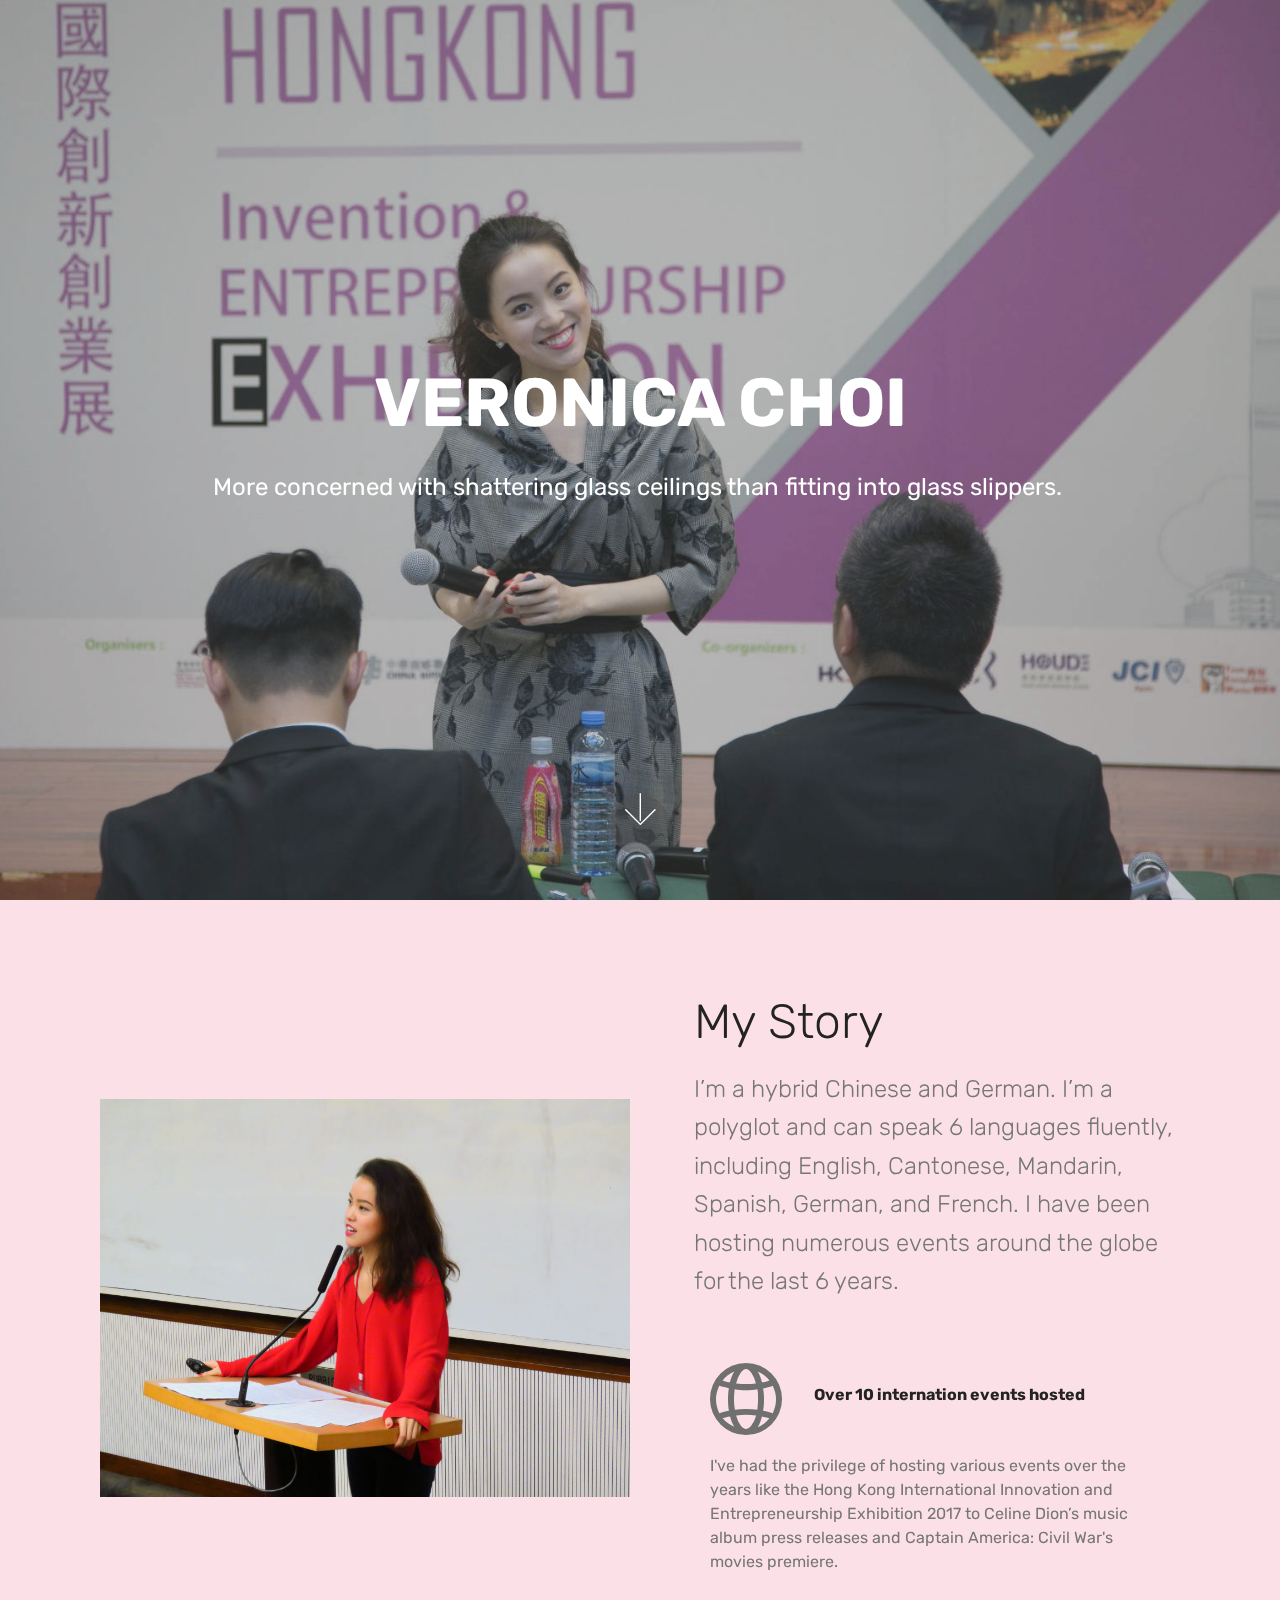
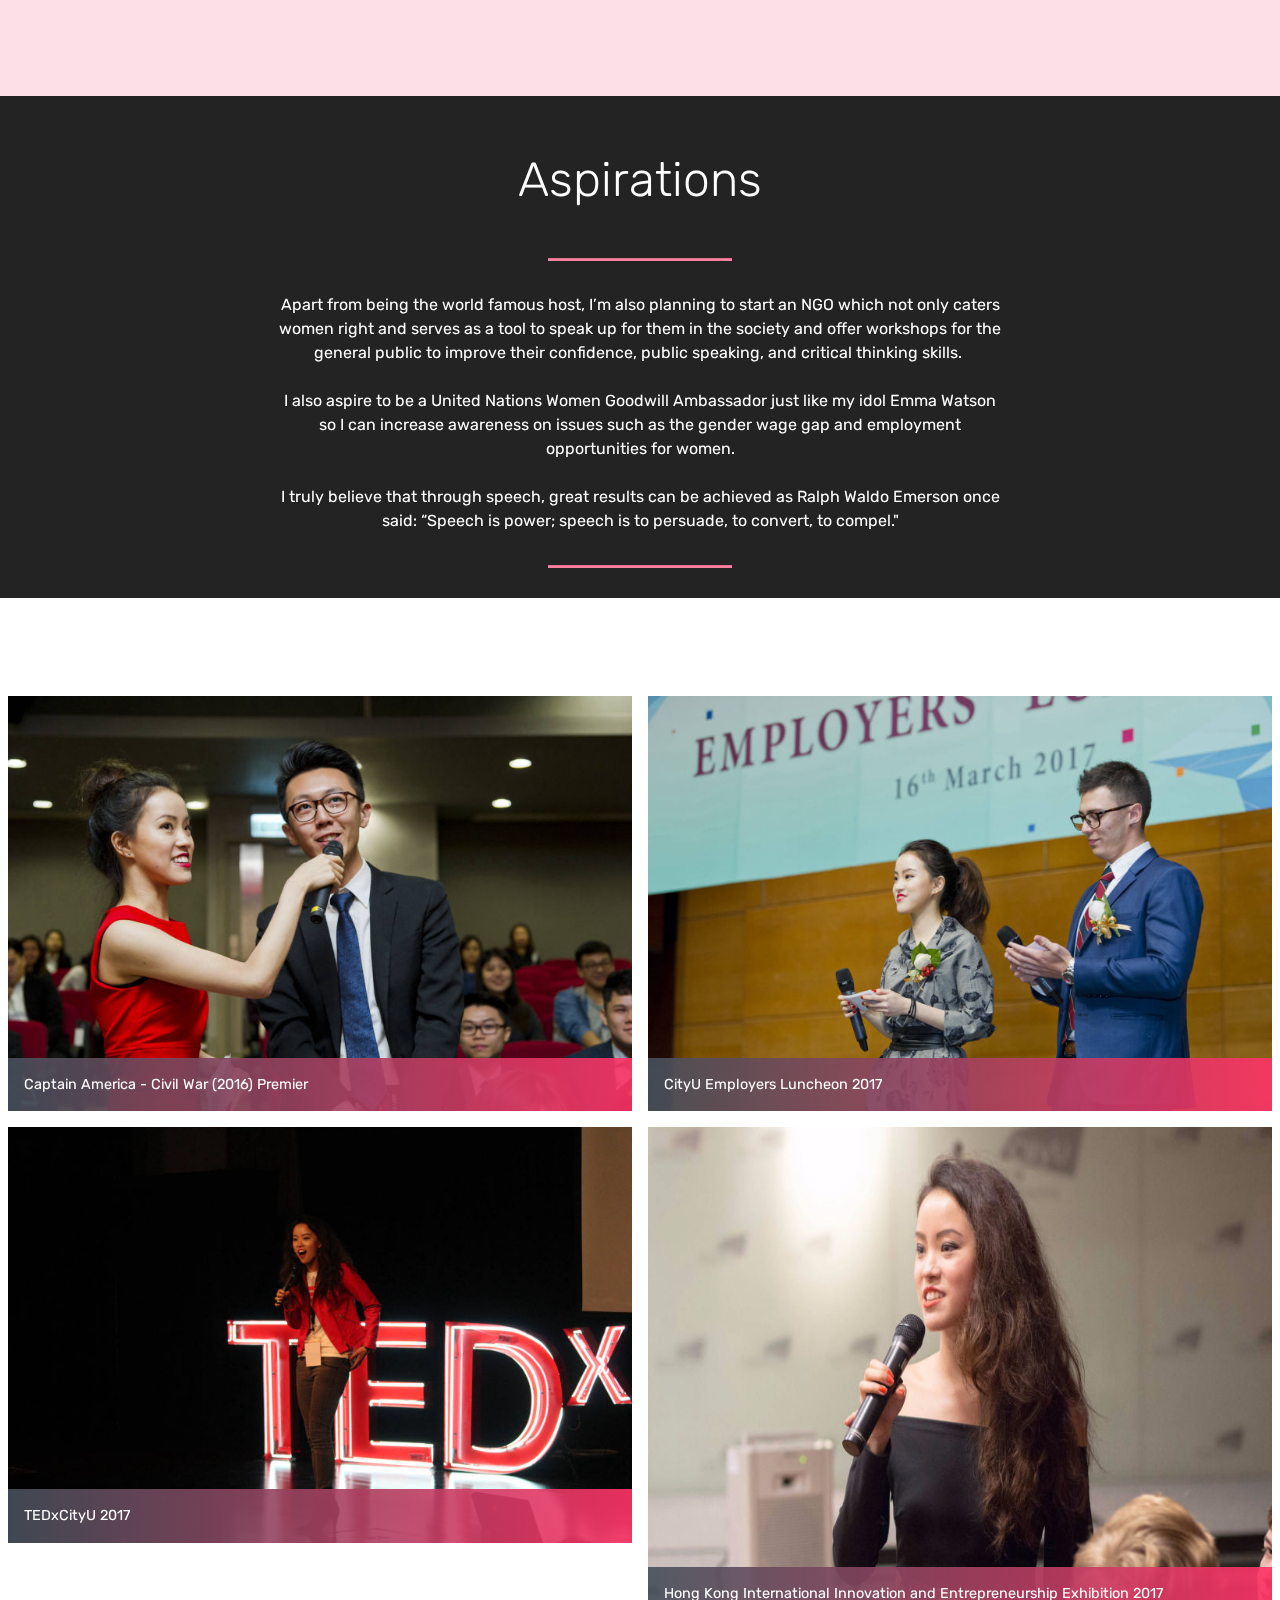
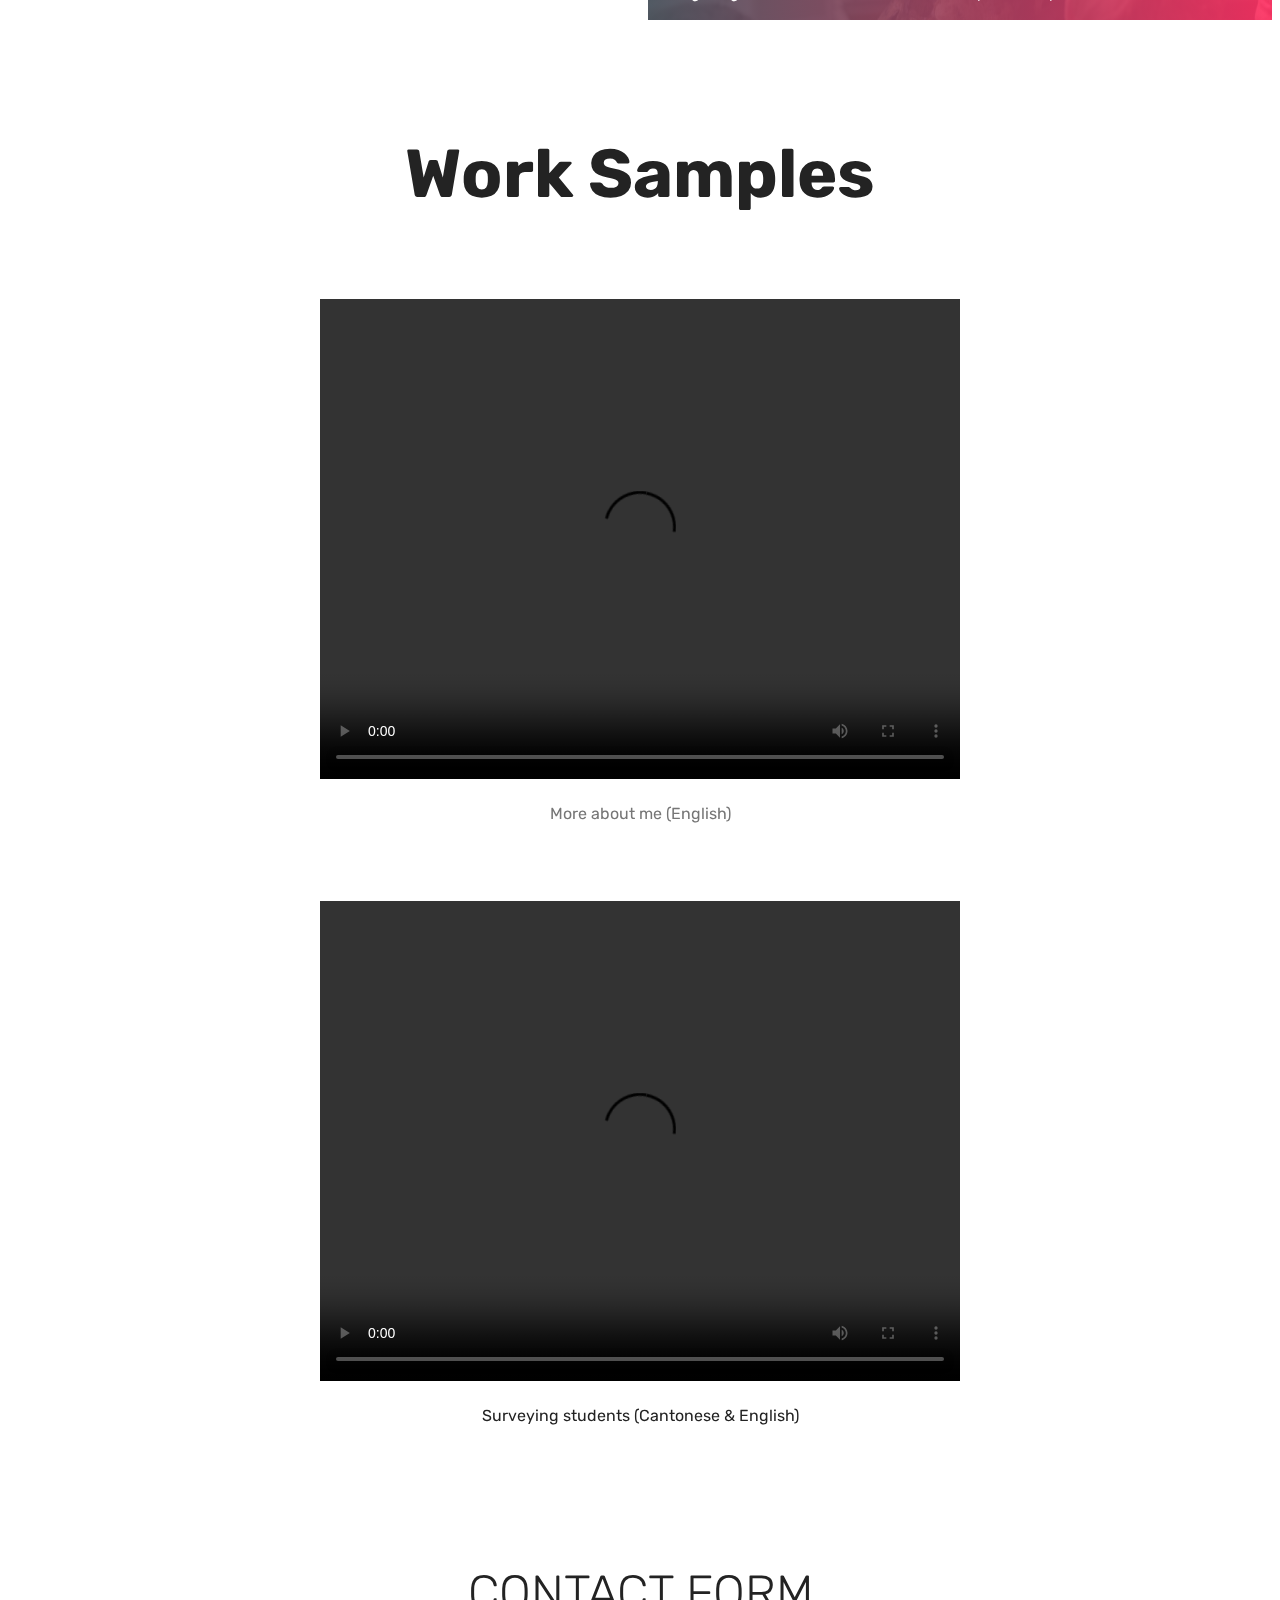
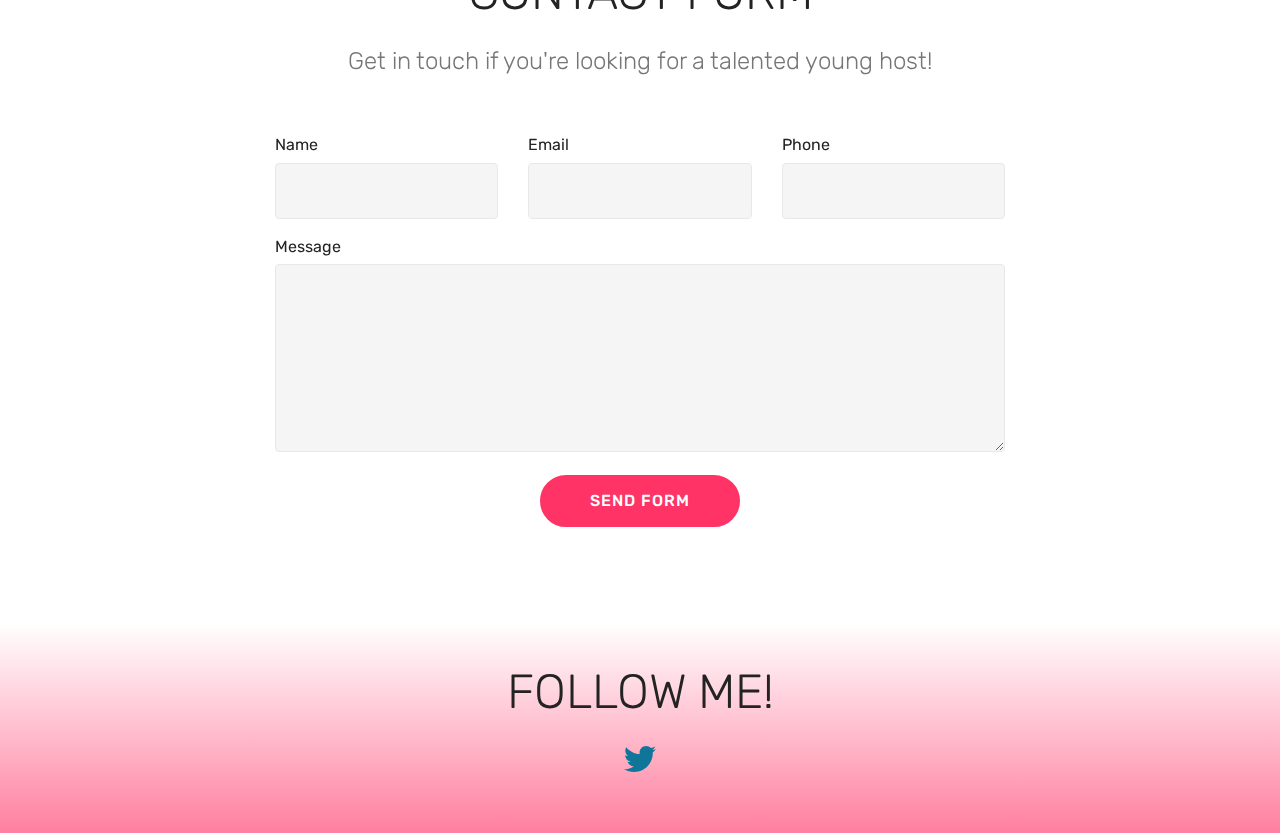
==== commit 7fb1b058: "Update index.html" ====
--- a/index.html
+++ b/index.html
@@ -265,24 +265,8 @@
                 <h2 class="pb-3 mbr-fonts-style display-2">
                     FOLLOW ME!</h2>
                 <div class="social-list pl-0 mb-0">
-                    <a href="https://twitter.com/mobirise" target="_blank">
+                    <a href="https://twitter.com/VeronicaChoi6?lang=en" target="_blank">
                         <span class="px-2 socicon-twitter socicon mbr-iconfont mbr-iconfont-social"></span>
-                    </a>
-                    <a href="https://www.facebook.com/pages/Mobirise/1616226671953247" target="_blank">
-
-                    </a>
-                    <a href="https://instagram.com/mobirise" target="_blank">
-
-                    </a>
-                    <a href="https://www.youtube.com/c/mobirise" target="_blank">
-
-                    </a>
-                    <a href="https://plus.google.com/u/0/+Mobirise" target="_blank">
-
-                    </a>
-                    <a href="https://www.behance.net/Mobirise" target="_blank">
-
-                    </a>
                 </div>
             </div>
         </div>
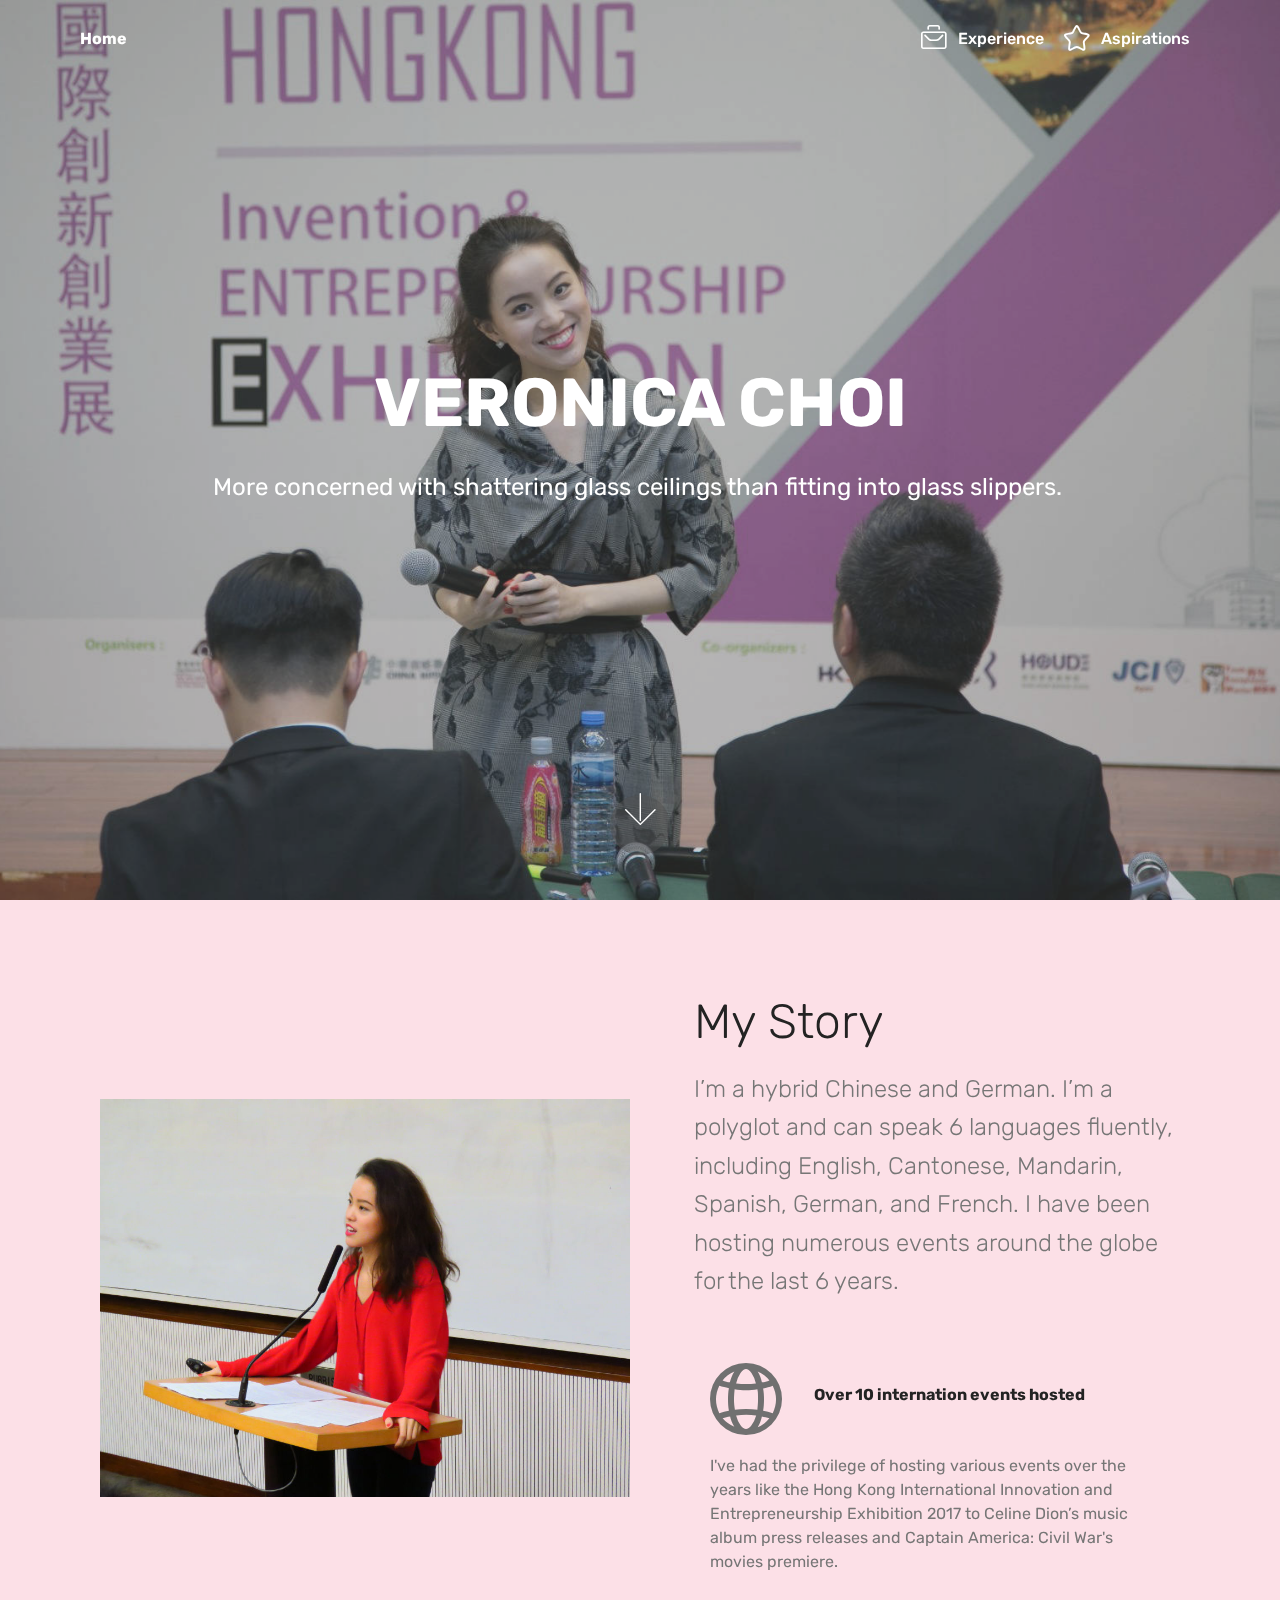
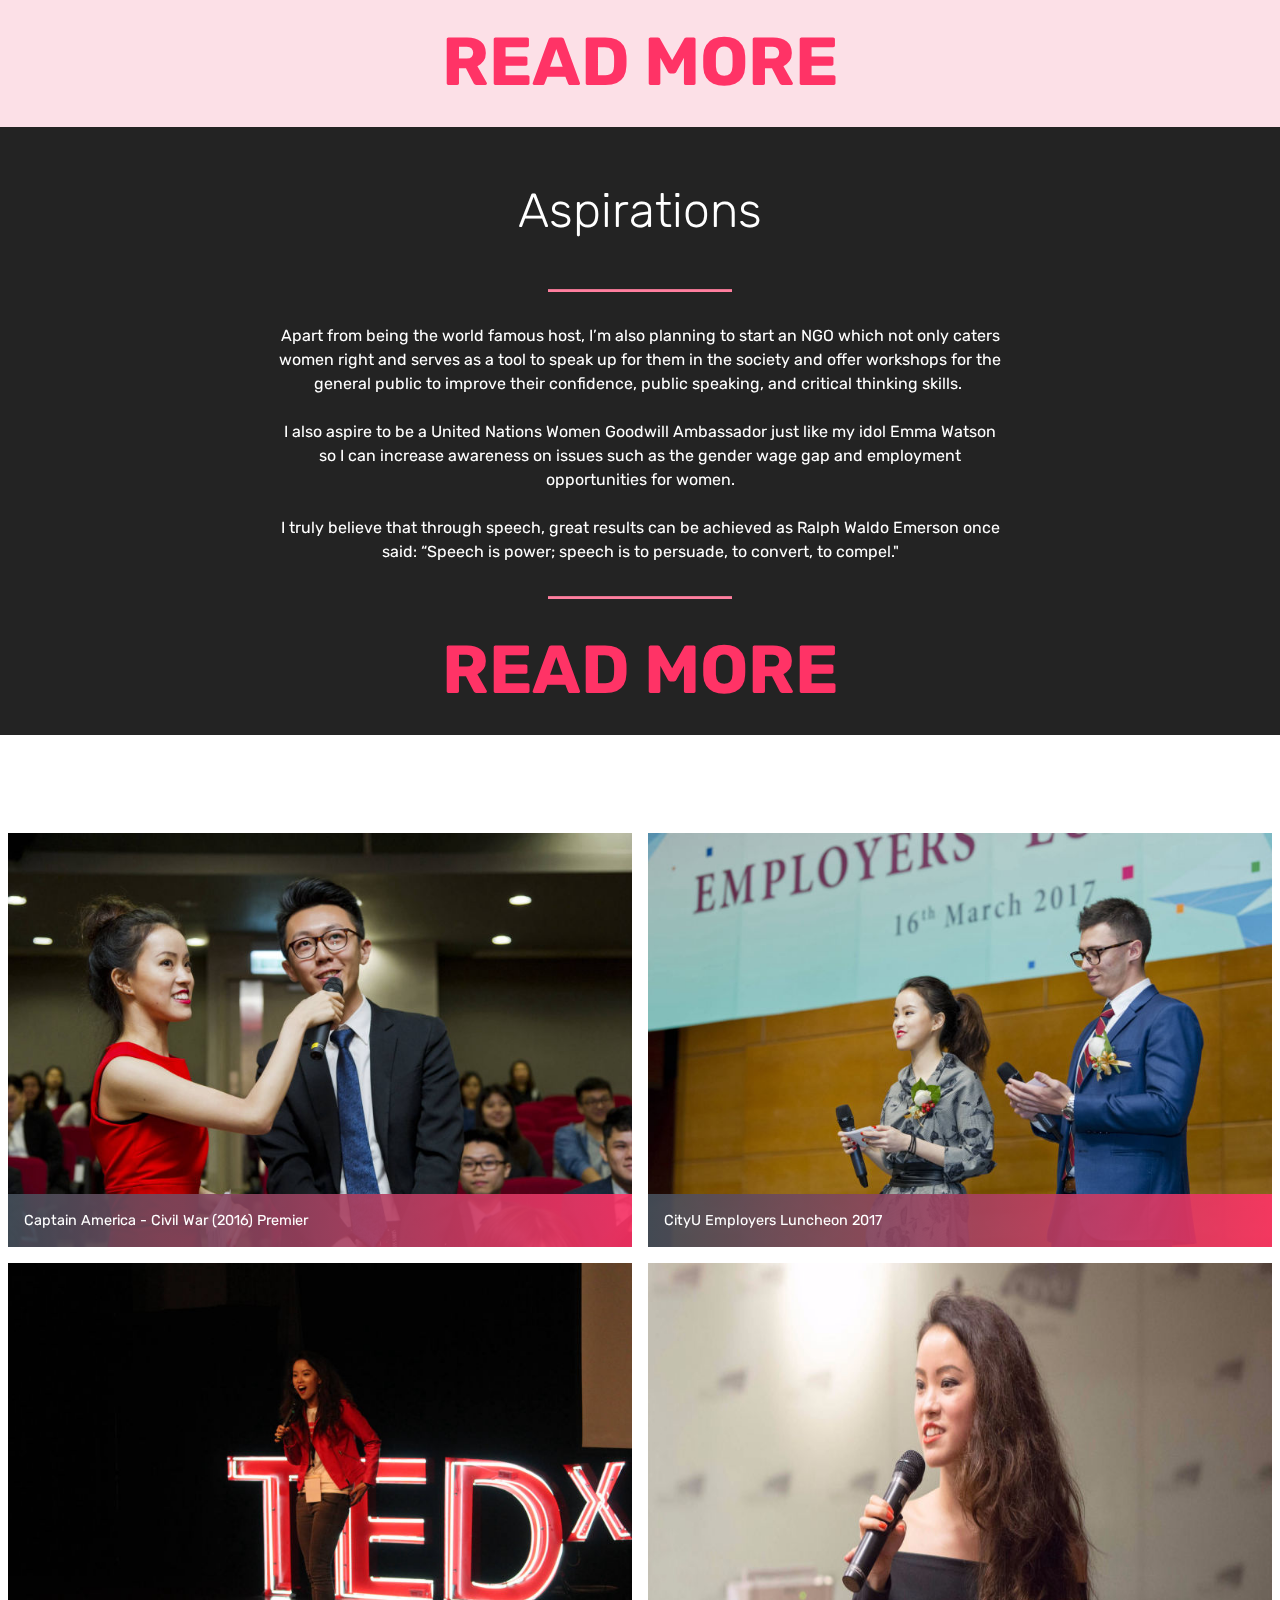
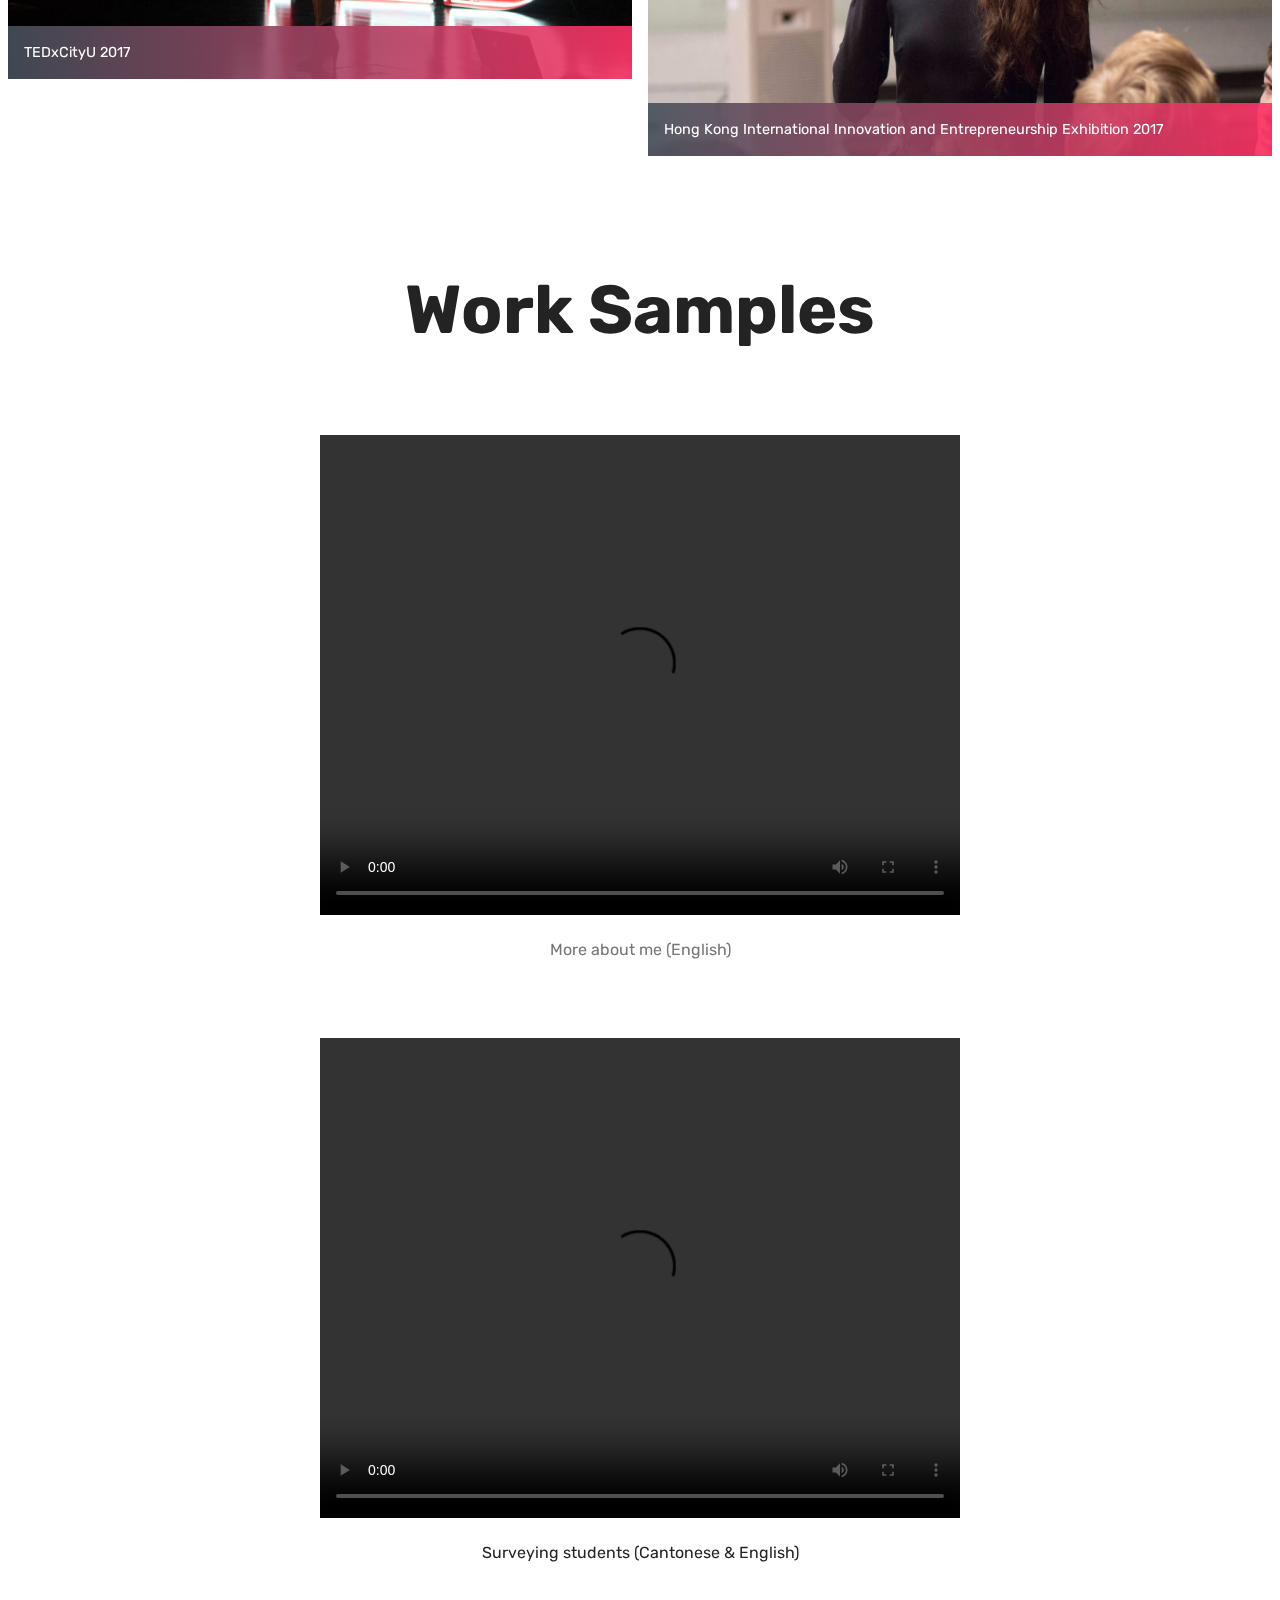
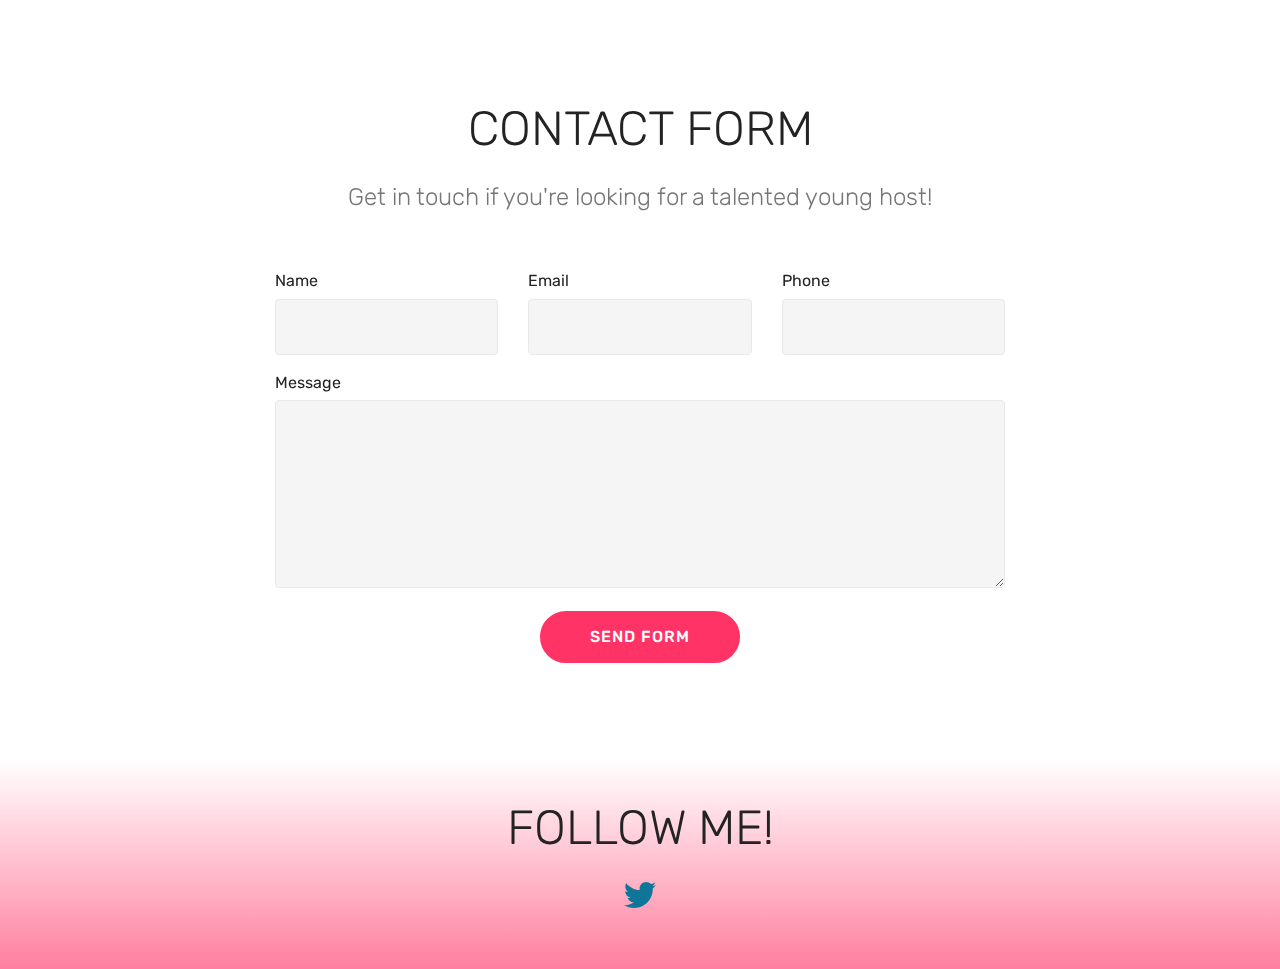
==== commit 6d3e915a: "Add files via upload" ====
--- a/index.html
+++ b/index.html
@@ -1,22 +1,23 @@
 <!DOCTYPE html>
 <html  >
 <head>
-  <!-- Site made with Mobirise Website Builder v4.9.7, https://mobirise.com -->
   <meta charset="UTF-8">
   <meta http-equiv="X-UA-Compatible" content="IE=edge">
   <meta name="generator" content="Mobirise v4.9.7, mobirise.com">
   <meta name="viewport" content="width=device-width, initial-scale=1, minimum-scale=1">
   <link rel="shortcut icon" href="assets/images/img-1259-128x85.png" type="image/x-icon">
-  <meta name="description" content="">
+  <meta name="description" content="Website for GE2133">
 
   <title>Home</title>
   <link rel="stylesheet" href="assets/web/assets/mobirise-icons2/mobirise2.css">
+  <link rel="stylesheet" href="assets/web/assets/mobirise-icons-bold/mobirise-icons-bold.css">
   <link rel="stylesheet" href="assets/web/assets/mobirise-icons/mobirise-icons.css">
   <link rel="stylesheet" href="assets/tether/tether.min.css">
   <link rel="stylesheet" href="assets/bootstrap/css/bootstrap.min.css">
   <link rel="stylesheet" href="assets/bootstrap/css/bootstrap-grid.min.css">
   <link rel="stylesheet" href="assets/bootstrap/css/bootstrap-reboot.min.css">
   <link rel="stylesheet" href="assets/socicon/css/styles.css">
+  <link rel="stylesheet" href="assets/dropdown/css/style.css">
   <link rel="stylesheet" href="assets/theme/css/style.css">
   <link rel="stylesheet" href="assets/gallery/style.css">
   <link rel="stylesheet" href="assets/mobirise/css/mbr-additional.css" type="text/css">
@@ -25,7 +26,42 @@
 
 </head>
 <body>
-  <section class="cid-rnTXYQIKPD mbr-fullscreen mbr-parallax-background" id="header2-0">
+  <section class="menu cid-roJzfvjujz" once="menu" id="menu1-5">
+
+
+
+    <nav class="navbar navbar-expand beta-menu navbar-dropdown align-items-center navbar-fixed-top navbar-toggleable-sm bg-color transparent">
+        <button class="navbar-toggler navbar-toggler-right" type="button" data-toggle="collapse" data-target="#navbarSupportedContent" aria-controls="navbarSupportedContent" aria-expanded="false" aria-label="Toggle navigation">
+            <div class="hamburger">
+                <span></span>
+                <span></span>
+                <span></span>
+                <span></span>
+            </div>
+        </button>
+        <div class="menu-logo">
+            <div class="navbar-brand">
+
+                <span class="navbar-caption-wrap"><a class="navbar-caption text-white display-4" href="index.html">Home</a></span>
+            </div>
+        </div>
+        <div class="collapse navbar-collapse" id="navbarSupportedContent">
+            <ul class="navbar-nav nav-dropdown nav-right" data-app-modern-menu="true"><li class="nav-item">
+                    <a class="nav-link link text-white display-4" href="page1.html"><span class="mbrib-briefcase mbr-iconfont mbr-iconfont-btn"></span>
+
+                        Experience</a>
+                </li>
+                <li class="nav-item">
+                    <a class="nav-link link text-white display-4" href="page2.html"><span class="mbrib-star mbr-iconfont mbr-iconfont-btn"></span>
+
+                        Aspirations</a>
+                </li></ul>
+
+        </div>
+    </nav>
+</section>
+
+<section class="engine"></section><section class="cid-rnTXYQIKPD mbr-fullscreen mbr-parallax-background" id="header2-0">
 
 
 
@@ -49,7 +85,7 @@
     </div>
 </section>
 
-<section class="engine"><a href="https://mobirise.info/y">free html web templates</a></section><section class="features11 cid-roDq2X8D2y" id="features11-6">
+<section class="features11 cid-roDq2X8D2y" id="features11-6">
 
 
 
@@ -94,6 +130,26 @@
     </div>
 </section>
 
+<section class="header1 cid-roJxTEIjZz" id="header16-3">
+
+
+
+
+
+    <div class="container">
+        <div class="row justify-content-md-center">
+            <div class="col-md-10 align-center">
+                <h1 class="mbr-section-title mbr-bold pb-3 mbr-fonts-style display-1">
+                    <a href="page1.html"><strong>READ MORE</strong></a></h1>
+
+
+
+            </div>
+        </div>
+    </div>
+
+</section>
+
 <section class="mbr-section content4 cid-roDvioKZz2" id="content4-c">
 
 
@@ -122,13 +178,33 @@
     </div>
 </section>
 
+<section class="header1 cid-roJxlmtPkS" id="header16-2">
+
+
+
+
+
+    <div class="container">
+        <div class="row justify-content-md-center">
+            <div class="col-md-10 align-center">
+                <h1 class="mbr-section-title mbr-bold pb-3 mbr-fonts-style display-1">
+                    <a href="page2.html"><strong>READ MORE</strong></a></h1>
+
+
+
+            </div>
+        </div>
+    </div>
+
+</section>
+
 <section class="mbr-gallery mbr-slider-carousel cid-roDrtQQjux" id="gallery4-8">
 
 
 
-    <div>
-        <div><!-- Gallery --><div class="gallery-row"><div class="mbr-gallery-layout-default"><div><div class="row-first row justify-content-center m-0"><div class="mbr-gallery-item col-lg-6 col-md-6 col-sm-12 p-2" data-video-url="false"><div href="#lb-gallery4-8" data-slide-to="0" data-toggle="modal"><img src="assets/images/ben1700-2000x1331-800x532.jpg" alt="" title=""><span class="icon-focus"></span><span class="mbr-gallery-title mbr-fonts-style display-7">Captain America - Civil War (2016) Premier&nbsp;</span></div></div><div class="mbr-gallery-item col-lg-6 col-md-6 col-sm-12 p-2" data-video-url="false"><div href="#lb-gallery4-8" data-slide-to="1" data-toggle="modal"><img src="assets/images/dcs8554-2000x1331-800x532.jpg" alt="" title=""><span class="icon-focus"></span><span class="mbr-gallery-title mbr-fonts-style display-7">CityU Employers Luncheon 2017</span></div></div></div><div class="row-second row justify-content-center m-0"><div class="mbr-gallery-item col-lg-6 col-md-6 col-sm-12 p-2" data-video-url="false"><div href="#lb-gallery4-8" data-slide-to="2" data-toggle="modal"><img src="assets/images/img-1259-2000x1333-800x533.jpg" alt="" title=""><span class="icon-focus"></span><span class="mbr-gallery-title mbr-fonts-style display-7">TEDxCityU 2017</span></div></div><div class="mbr-gallery-item col-lg-6 col-md-6 col-sm-12 p-2" data-video-url="false"><div href="#lb-gallery4-8" data-slide-to="3" data-toggle="modal"><img src="assets/images/p2256330-5-2000x1500-800x506.jpg" alt="" title="" width ="759" height = "493"><span class="icon-focus"></span><span class="mbr-gallery-title mbr-fonts-style display-7"> Hong Kong International Innovation and Entrepreneurship Exhibition 2017</span></div></div></div></div><div class="clearfix"></div></div></div><!-- Lightbox --><div data-app-prevent-settings="" class="mbr-slider modal fade carousel slide" tabindex="-1" data-keyboard="true" data-interval="false" id="lb-gallery4-8"><div class="modal-dialog"><div class="modal-content"><div class="modal-body"><div class="carousel-inner"><div class="carousel-item active"><img src="assets/images/-ben1700-2000x1331.jpg" alt="" title=""></div><div class="carousel-item"><img src="assets/images/-dcs8554-2000x1331.jpg" alt="" title=""></div><div class="carousel-item"><img src="assets/images/img-1259-2000x1333.jpg" alt="" title=""></div><div class="carousel-item"><img src="assets/images/p2256330-5-2000x1500.jpg" alt="" title=""></div><div class="carousel-item"><img src="assets/images/img-1259-2000x1333.jpg" alt="" title=""></div><div class="carousel-item"><img src="assets/images/background6.jpg" alt="" title=""></div><div class="carousel-item"><img src="assets/images/img-1259-2000x1333.jpg" alt="" title=""></div><div class="carousel-item"><img src="assets/images/background8.jpg" alt="" title=""></div></div><a class="carousel-control carousel-control-prev" role="button" data-slide="prev" href="#lb-gallery4-8"><span class="mbri-left mbr-iconfont" aria-hidden="true"></span><span class="sr-only">Previous</span></a><a class="carousel-control carousel-control-next" role="button" data-slide="next" href="#lb-gallery4-8"><span class="mbri-right mbr-iconfont" aria-hidden="true"></span><span class="sr-only">Next</span></a><a class="close" href="#" role="button" data-dismiss="modal"><span class="sr-only">Close</span></a></div></div></div></div></div>
-    </div>
+  <div>
+      <div><!-- Gallery --><div class="gallery-row"><div class="mbr-gallery-layout-default"><div><div class="row-first row justify-content-center m-0"><div class="mbr-gallery-item col-lg-6 col-md-6 col-sm-12 p-2" data-video-url="false"><div href="#lb-gallery4-8" data-slide-to="0" data-toggle="modal"><img src="assets/images/ben1700-2000x1331-800x532.jpg" alt="" title=""><span class="icon-focus"></span><span class="mbr-gallery-title mbr-fonts-style display-7">Captain America - Civil War (2016) Premier&nbsp;</span></div></div><div class="mbr-gallery-item col-lg-6 col-md-6 col-sm-12 p-2" data-video-url="false"><div href="#lb-gallery4-8" data-slide-to="1" data-toggle="modal"><img src="assets/images/dcs8554-2000x1331-800x532.jpg" alt="" title=""><span class="icon-focus"></span><span class="mbr-gallery-title mbr-fonts-style display-7">CityU Employers Luncheon 2017</span></div></div></div><div class="row-second row justify-content-center m-0"><div class="mbr-gallery-item col-lg-6 col-md-6 col-sm-12 p-2" data-video-url="false"><div href="#lb-gallery4-8" data-slide-to="2" data-toggle="modal"><img src="assets/images/img-1259-2000x1333-800x533.jpg" alt="" title=""><span class="icon-focus"></span><span class="mbr-gallery-title mbr-fonts-style display-7">TEDxCityU 2017</span></div></div><div class="mbr-gallery-item col-lg-6 col-md-6 col-sm-12 p-2" data-video-url="false"><div href="#lb-gallery4-8" data-slide-to="3" data-toggle="modal"><img src="assets/images/p2256330-5-2000x1500-800x506.jpg" alt="" title="" width ="759" height = "493"><span class="icon-focus"></span><span class="mbr-gallery-title mbr-fonts-style display-7"> Hong Kong International Innovation and Entrepreneurship Exhibition 2017</span></div></div></div></div><div class="clearfix"></div></div></div><!-- Lightbox --><div data-app-prevent-settings="" class="mbr-slider modal fade carousel slide" tabindex="-1" data-keyboard="true" data-interval="false" id="lb-gallery4-8"><div class="modal-dialog"><div class="modal-content"><div class="modal-body"><div class="carousel-inner"><div class="carousel-item active"><img src="assets/images/-ben1700-2000x1331.jpg" alt="" title=""></div><div class="carousel-item"><img src="assets/images/-dcs8554-2000x1331.jpg" alt="" title=""></div><div class="carousel-item"><img src="assets/images/img-1259-2000x1333.jpg" alt="" title=""></div><div class="carousel-item"><img src="assets/images/p2256330-5-2000x1500.jpg" alt="" title=""></div><div class="carousel-item"><img src="assets/images/img-1259-2000x1333.jpg" alt="" title=""></div><div class="carousel-item"><img src="assets/images/background6.jpg" alt="" title=""></div><div class="carousel-item"><img src="assets/images/img-1259-2000x1333.jpg" alt="" title=""></div><div class="carousel-item"><img src="assets/images/background8.jpg" alt="" title=""></div></div><a class="carousel-control carousel-control-prev" role="button" data-slide="prev" href="#lb-gallery4-8"><span class="mbri-left mbr-iconfont" aria-hidden="true"></span><span class="sr-only">Previous</span></a><a class="carousel-control carousel-control-next" role="button" data-slide="next" href="#lb-gallery4-8"><span class="mbri-right mbr-iconfont" aria-hidden="true"></span><span class="sr-only">Next</span></a><a class="close" href="#" role="button" data-dismiss="modal"><span class="sr-only">Close</span></a></div></div></div></div></div>
+  </div>
 
 </section>
 
@@ -222,7 +298,7 @@
         <div class="row justify-content-center">
             <div class="media-container-column col-lg-8" data-form-type="formoid">
                 <!---Formbuilder Form--->
-                <form action="https://mobirise.com/" method="POST" class="mbr-form form-with-styler" data-form-title="Mobirise Form"><input type="hidden" name="email" data-form-email="true" value="atULUKxuw/NCvzAk2Fzgv5v17wfNp64SBQdk55Gtc+PprsQ1vt0che/VzDDeNCT3U6UCluCSzCCLQzW1dIXKUL24qfeUZuhF07VcfdgxcQm0rpMmP+v5cgfTs/P3Nwnu">
+                <form action="https://mobirise.com/" method="POST" class="mbr-form form-with-styler" data-form-title="Mobirise Form"><input type="hidden" name="email" data-form-email="true" value="u+v3TocBEmxXLX2vP9/VS06uatHv57Hs97B59fhpdMh10/JK7bKwaSd73ynbEu23y5b1SdsyeNPDutaAOJn46j3lRGbaqH6UbGIuApzn3Dw1MtNCmSz2EvB0PcYA1YCI">
                     <div class="row row-sm-offset">
                         <div hidden="hidden" data-form-alert="" class="alert alert-success col-12">Thanks for filling out the form!</div>
                         <div hidden="hidden" data-form-alert-danger="" class="alert alert-danger col-12">
@@ -267,6 +343,7 @@
                 <div class="social-list pl-0 mb-0">
                     <a href="https://twitter.com/VeronicaChoi6?lang=en" target="_blank">
                         <span class="px-2 socicon-twitter socicon mbr-iconfont mbr-iconfont-social"></span>
+                    </a>
                 </div>
             </div>
         </div>
@@ -278,6 +355,7 @@
   <script src="assets/popper/popper.min.js"></script>
   <script src="assets/tether/tether.min.js"></script>
   <script src="assets/bootstrap/js/bootstrap.min.js"></script>
+  <script src="assets/touchswipe/jquery.touch-swipe.min.js"></script>
   <script src="assets/parallax/jarallax.min.js"></script>
   <script src="assets/masonry/masonry.pkgd.min.js"></script>
   <script src="assets/imagesloaded/imagesloaded.pkgd.min.js"></script>
@@ -285,6 +363,7 @@
   <script src="assets/vimeoplayer/jquery.mb.vimeo_player.js"></script>
   <script src="assets/smoothscroll/smooth-scroll.js"></script>
   <script src="assets/sociallikes/social-likes.js"></script>
+  <script src="assets/dropdown/js/script.min.js"></script>
   <script src="assets/theme/js/script.js"></script>
   <script src="assets/slidervideo/script.js"></script>
   <script src="assets/gallery/player.min.js"></script>
@@ -292,5 +371,6 @@
   <script src="assets/formoid/formoid.min.js"></script>
 
 
-</body>
+ <div id="scrollToTop" class="scrollToTop mbr-arrow-up"><a style="text-align: center;"><i class="mbr-arrow-up-icon mbr-arrow-up-icon-cm cm-icon cm-icon-smallarrow-up"></i></a></div>
+  </body>
 </html>
--- a/assets/web/assets/mobirise-icons-bold/mobirise-icons-bold.css
+++ b/assets/web/assets/mobirise-icons-bold/mobirise-icons-bold.css
@@ -0,0 +1,476 @@
+@font-face {
+  font-family: 'mobirise-icons-bold';
+  src:  url('mobirise-icons-bold.eot?m1l4yr');
+  src:  url('mobirise-icons-bold.eot?m1l4yr#iefix') format('embedded-opentype'),
+    url('mobirise-icons-bold.ttf?m1l4yr') format('truetype'),
+    url('mobirise-icons-bold.woff?m1l4yr') format('woff'),
+    url('mobirise-icons-bold.svg?m1l4yr#mobirise-icons-bold') format('svg');
+  font-weight: normal;
+  font-style: normal;
+}
+
+[class^="mbrib-"], [class*="mbrib-"] {
+  /* use !important to prevent issues with browser extensions that change fonts */
+  font-family: 'mobirise-icons-bold' !important;
+  speak: none;
+  font-style: normal;
+  font-weight: normal;
+  font-variant: normal;
+  text-transform: none;
+  line-height: 1;
+
+  /* Better Font Rendering =========== */
+  -webkit-font-smoothing: antialiased;
+  -moz-osx-font-smoothing: grayscale;
+}
+
+.mbrib-add-submenu:before {
+  content: "\e900";
+}
+.mbrib-alert:before {
+  content: "\e901";
+}
+.mbrib-align-center:before {
+  content: "\e902";
+}
+.mbrib-align-justify:before {
+  content: "\e903";
+}
+.mbrib-align-left:before {
+  content: "\e904";
+}
+.mbrib-align-right:before {
+  content: "\e905";
+}
+.mbrib-android:before {
+  content: "\e906";
+}
+.mbrib-apple:before {
+  content: "\e907";
+}
+.mbrib-arrow-down:before {
+  content: "\e908";
+}
+.mbrib-arrow-next:before {
+  content: "\e909";
+}
+.mbrib-arrow-prev:before {
+  content: "\e90a";
+}
+.mbrib-arrow-up:before {
+  content: "\e90b";
+}
+.mbrib-bold:before {
+  content: "\e90c";
+}
+.mbrib-bookmark:before {
+  content: "\e90d";
+}
+.mbrib-bootstrap:before {
+  content: "\e90e";
+}
+.mbrib-briefcase:before {
+  content: "\e90f";
+}
+.mbrib-browse:before {
+  content: "\e910";
+}
+.mbrib-bulleted-list:before {
+  content: "\e911";
+}
+.mbrib-calendar:before {
+  content: "\e912";
+}
+.mbrib-camera:before {
+  content: "\e913";
+}
+.mbrib-cart-add:before {
+  content: "\e914";
+}
+.mbrib-cart-full:before {
+  content: "\e915";
+}
+.mbrib-cash:before {
+  content: "\e916";
+}
+.mbrib-change-style:before {
+  content: "\e917";
+}
+.mbrib-chat:before {
+  content: "\e918";
+}
+.mbrib-clock:before {
+  content: "\e919";
+}
+.mbrib-close:before {
+  content: "\e91a";
+}
+.mbrib-cloud:before {
+  content: "\e91b";
+}
+.mbrib-code:before {
+  content: "\e91c";
+}
+.mbrib-contact-form:before {
+  content: "\e91d";
+}
+.mbrib-credit-card:before {
+  content: "\e91e";
+}
+.mbrib-cursor-click:before {
+  content: "\e91f";
+}
+.mbrib-cust-feedback:before {
+  content: "\e920";
+}
+.mbrib-database:before {
+  content: "\e921";
+}
+.mbrib-delivery:before {
+  content: "\e922";
+}
+.mbrib-desktop:before {
+  content: "\e923";
+}
+.mbrib-devices:before {
+  content: "\e924";
+}
+.mbrib-down:before {
+  content: "\e925";
+}
+.mbrib-download:before {
+  content: "\e926";
+}
+.mbrib-drag-n-drop:before {
+  content: "\e927";
+}
+.mbrib-drag-n-drop2:before {
+  content: "\e928";
+}
+.mbrib-edit:before {
+  content: "\e929";
+}
+.mbrib-edit2:before {
+  content: "\e92a";
+}
+.mbrib-error:before {
+  content: "\e92b";
+}
+.mbrib-extension:before {
+  content: "\e92c";
+}
+.mbrib-features:before {
+  content: "\e92d";
+}
+.mbrib-file:before {
+  content: "\e92e";
+}
+.mbrib-flag:before {
+  content: "\e92f";
+}
+.mbrib-folder:before {
+  content: "\e930";
+}
+.mbrib-gift:before {
+  content: "\e931";
+}
+.mbrib-github:before {
+  content: "\e932";
+}
+.mbrib-globe-2:before {
+  content: "\e933";
+}
+.mbrib-globe:before {
+  content: "\e934";
+}
+.mbrib-growing-chart:before {
+  content: "\e935";
+}
+.mbrib-hearth:before {
+  content: "\e936";
+}
+.mbrib-help:before {
+  content: "\e937";
+}
+.mbrib-home:before {
+  content: "\e938";
+}
+.mbrib-hot-cup:before {
+  content: "\e939";
+}
+.mbrib-idea:before {
+  content: "\e93a";
+}
+.mbrib-image-gallery:before {
+  content: "\e93b";
+}
+.mbrib-image-slider:before {
+  content: "\e93c";
+}
+.mbrib-info:before {
+  content: "\e93d";
+}
+.mbrib-italic:before {
+  content: "\e93e";
+}
+.mbrib-key:before {
+  content: "\e93f";
+}
+.mbrib-laptop:before {
+  content: "\e940";
+}
+.mbrib-layers:before {
+  content: "\e941";
+}
+.mbrib-left-right:before {
+  content: "\e942";
+}
+.mbrib-left:before {
+  content: "\e943";
+}
+.mbrib-letter:before {
+  content: "\e944";
+}
+.mbrib-like:before {
+  content: "\e945";
+}
+.mbrib-link:before {
+  content: "\e946";
+}
+.mbrib-lock:before {
+  content: "\e947";
+}
+.mbrib-login:before {
+  content: "\e948";
+}
+.mbrib-logout:before {
+  content: "\e949";
+}
+.mbrib-magic-stick:before {
+  content: "\e94a";
+}
+.mbrib-map-pin:before {
+  content: "\e94b";
+}
+.mbrib-menu:before {
+  content: "\e94c";
+}
+.mbrib-mobile:before {
+  content: "\e94d";
+}
+.mbrib-mobile2:before {
+  content: "\e94e";
+}
+.mbrib-mobirise:before {
+  content: "\e94f";
+}
+.mbrib-more-horizontal:before {
+  content: "\e950";
+}
+.mbrib-more-vertical:before {
+  content: "\e951";
+}
+.mbrib-music:before {
+  content: "\e952";
+}
+.mbrib-new-file:before {
+  content: "\e953";
+}
+.mbrib-numbered-list:before {
+  content: "\e954";
+}
+.mbrib-opened-folder:before {
+  content: "\e955";
+}
+.mbrib-pages:before {
+  content: "\e956";
+}
+.mbrib-paper-plane:before {
+  content: "\e957";
+}
+.mbrib-paperclip:before {
+  content: "\e958";
+}
+.mbrib-photo:before {
+  content: "\e959";
+}
+.mbrib-photos:before {
+  content: "\e95a";
+}
+.mbrib-pin:before {
+  content: "\e95b";
+}
+.mbrib-play:before {
+  content: "\e95c";
+}
+.mbrib-plus:before {
+  content: "\e95d";
+}
+.mbrib-preview:before {
+  content: "\e95e";
+}
+.mbrib-print:before {
+  content: "\e95f";
+}
+.mbrib-protect:before {
+  content: "\e960";
+}
+.mbrib-question:before {
+  content: "\e961";
+}
+.mbrib-quote-left:before {
+  content: "\e962";
+}
+.mbrib-quote-right:before {
+  content: "\e963";
+}
+.mbrib-redo:before {
+  content: "\e964";
+}
+.mbrib-refresh:before {
+  content: "\e965";
+}
+.mbrib-responsive:before {
+  content: "\e966";
+}
+.mbrib-right:before {
+  content: "\e967";
+}
+.mbrib-rocket:before {
+  content: "\e968";
+}
+.mbrib-sad-face:before {
+  content: "\e969";
+}
+.mbrib-sale:before {
+  content: "\e96a";
+}
+.mbrib-save:before {
+  content: "\e96b";
+}
+.mbrib-search:before {
+  content: "\e96c";
+}
+.mbrib-setting:before {
+  content: "\e96d";
+}
+.mbrib-setting2:before {
+  content: "\e96e";
+}
+.mbrib-setting3:before {
+  content: "\e96f";
+}
+.mbrib-share:before {
+  content: "\e970";
+}
+.mbrib-shopping-bag:before {
+  content: "\e971";
+}
+.mbrib-shopping-basket:before {
+  content: "\e972";
+}
+.mbrib-shopping-cart:before {
+  content: "\e973";
+}
+.mbrib-sites:before {
+  content: "\e974";
+}
+.mbrib-smile-face:before {
+  content: "\e975";
+}
+.mbrib-speed:before {
+  content: "\e976";
+}
+.mbrib-star:before {
+  content: "\e977";
+}
+.mbrib-success:before {
+  content: "\e978";
+}
+.mbrib-sun:before {
+  content: "\e979";
+}
+.mbrib-sun2:before {
+  content: "\e97a";
+}
+.mbrib-tablet-vertical:before {
+  content: "\e97b";
+}
+.mbrib-tablet:before {
+  content: "\e97c";
+}
+.mbrib-target:before {
+  content: "\e97d";
+}
+.mbrib-timer:before {
+  content: "\e97e";
+}
+.mbrib-to-ftp:before {
+  content: "\e97f";
+}
+.mbrib-to-local-drive:before {
+  content: "\e980";
+}
+.mbrib-touch-swipe:before {
+  content: "\e981";
+}
+.mbrib-touch:before {
+  content: "\e982";
+}
+.mbrib-trash:before {
+  content: "\e983";
+}
+.mbrib-underline:before {
+  content: "\e984";
+}
+.mbrib-undo:before {
+  content: "\e985";
+}
+.mbrib-unlink:before {
+  content: "\e986";
+}
+.mbrib-unlock:before {
+  content: "\e987";
+}
+.mbrib-up-down:before {
+  content: "\e988";
+}
+.mbrib-up:before {
+  content: "\e989";
+}
+.mbrib-update:before {
+  content: "\e98a";
+}
+.mbrib-upload:before {
+  content: "\e98b";
+}
+.mbrib-user:before {
+  content: "\e98c";
+}
+.mbrib-user2:before {
+  content: "\e98d";
+}
+.mbrib-users:before {
+  content: "\e98e";
+}
+.mbrib-video-play:before {
+  content: "\e98f";
+}
+.mbrib-video:before {
+  content: "\e990";
+}
+.mbrib-watch:before {
+  content: "\e991";
+}
+.mbrib-website-theme:before {
+  content: "\e992";
+}
+.mbrib-wifi:before {
+  content: "\e993";
+}
+.mbrib-windows:before {
+  content: "\e994";
+}
+.mbrib-zoom-out:before {
+  content: "\e995";
+}
--- a/assets/dropdown/css/style.css
+++ b/assets/dropdown/css/style.css
@@ -0,0 +1,265 @@
+.navbar-dropdown {
+  left: 0;
+  padding: 0;
+  position: absolute;
+  right: 0;
+  top: 0;
+  transition: all 0.45s ease;
+  z-index: 1030;
+  background: #282828; }
+  .navbar-dropdown .navbar-logo {
+    margin-right: 0.8rem;
+    transition: margin 0.3s ease-in-out;
+    vertical-align: middle; }
+    .navbar-dropdown .navbar-logo img {
+      height: 3.125rem;
+      transition: all 0.3s ease-in-out; }
+    .navbar-dropdown .navbar-logo.mbr-iconfont {
+      font-size: 3.125rem;
+      line-height: 3.125rem; }
+  .navbar-dropdown .navbar-caption {
+    font-weight: 700;
+    white-space: normal;
+    vertical-align: -4px;
+    line-height: 3.125rem !important; }
+    .navbar-dropdown .navbar-caption, .navbar-dropdown .navbar-caption:hover {
+      color: inherit;
+      text-decoration: none; }
+  .navbar-dropdown .mbr-iconfont + .navbar-caption {
+    vertical-align: -1px; }
+  .navbar-dropdown.navbar-fixed-top {
+    position: fixed; }
+  .navbar-dropdown .navbar-brand span {
+    vertical-align: -4px; }
+  .navbar-dropdown.bg-color.transparent {
+    background: none; }
+  .navbar-dropdown.navbar-short .navbar-brand {
+    padding: 0.625rem 0; }
+    .navbar-dropdown.navbar-short .navbar-brand span {
+      vertical-align: -1px; }
+  .navbar-dropdown.navbar-short .navbar-caption {
+    line-height: 2.375rem !important;
+    vertical-align: -2px; }
+  .navbar-dropdown.navbar-short .navbar-logo {
+    margin-right: 0.5rem; }
+    .navbar-dropdown.navbar-short .navbar-logo img {
+      height: 2.375rem; }
+    .navbar-dropdown.navbar-short .navbar-logo.mbr-iconfont {
+      font-size: 2.375rem;
+      line-height: 2.375rem; }
+  .navbar-dropdown.navbar-short .mbr-table-cell {
+    height: 3.625rem; }
+  .navbar-dropdown .navbar-close {
+    left: 0.6875rem;
+    position: fixed;
+    top: 0.75rem;
+    z-index: 1000; }
+  .navbar-dropdown .hamburger-icon {
+    content: "";
+    display: inline-block;
+    vertical-align: middle;
+    width: 16px;
+    -webkit-box-shadow: 0 -6px 0 1px #282828,0 0 0 1px #282828,0 6px 0 1px #282828;
+    -moz-box-shadow: 0 -6px 0 1px #282828,0 0 0 1px #282828,0 6px 0 1px #282828;
+    box-shadow: 0 -6px 0 1px #282828,0 0 0 1px #282828,0 6px 0 1px #282828; }
+
+.dropdown-menu .dropdown-toggle[data-toggle="dropdown-submenu"]::after {
+  border-bottom: 0.35em solid transparent;
+  border-left: 0.35em solid;
+  border-right: 0;
+  border-top: 0.35em solid transparent;
+  margin-left: 0.3rem; }
+
+.dropdown-menu .dropdown-item:focus {
+  outline: 0; }
+
+.nav-dropdown {
+  font-size: 0.75rem;
+  font-weight: 500;
+  height: auto !important; }
+  .nav-dropdown .nav-btn {
+    padding-left: 1rem; }
+  .nav-dropdown .link {
+    margin: .667em 1.667em;
+    font-weight: 500;
+    padding: 0;
+    transition: color .2s ease-in-out; }
+    .nav-dropdown .link.dropdown-toggle {
+      margin-right: 2.583em; }
+      .nav-dropdown .link.dropdown-toggle::after {
+        margin-left: .25rem;
+        border-top: 0.35em solid;
+        border-right: 0.35em solid transparent;
+        border-left: 0.35em solid transparent;
+        border-bottom: 0; }
+      .nav-dropdown .link.dropdown-toggle[aria-expanded="true"] {
+        margin: 0;
+        padding: 0.667em 3.263em  0.667em 1.667em; }
+  .nav-dropdown .link::after,
+  .nav-dropdown .dropdown-item::after {
+    color: inherit; }
+  .nav-dropdown .btn {
+    font-size: 0.75rem;
+    font-weight: 700;
+    letter-spacing: 0;
+    margin-bottom: 0;
+    padding-left: 1.25rem;
+    padding-right: 1.25rem; }
+  .nav-dropdown .dropdown-menu {
+    border-radius: 0;
+    border: 0;
+    left: 0;
+    margin: 0;
+    padding-bottom: 1.25rem;
+    padding-top: 1.25rem;
+    position: relative; }
+  .nav-dropdown .dropdown-submenu {
+    margin-left: 0.125rem;
+    top: 0; }
+  .nav-dropdown .dropdown-item {
+    font-weight: 500;
+    line-height: 2;
+    padding: 0.3846em 4.615em 0.3846em 1.5385em;
+    position: relative;
+    transition: color .2s ease-in-out, background-color .2s ease-in-out; }
+    .nav-dropdown .dropdown-item::after {
+      margin-top: -0.3077em;
+      position: absolute;
+      right: 1.1538em;
+      top: 50%; }
+    .nav-dropdown .dropdown-item:focus, .nav-dropdown .dropdown-item:hover {
+      background: none; }
+
+@media (max-width: 767px) {
+  .nav-dropdown.navbar-toggleable-sm {
+    bottom: 0;
+    display: none;
+    left: 0;
+    overflow-x: hidden;
+    position: fixed;
+    top: 0;
+    transform: translateX(-100%);
+    -ms-transform: translateX(-100%);
+    -webkit-transform: translateX(-100%);
+    width: 18.75rem;
+    z-index: 999; } }
+.nav-dropdown.navbar-toggleable-xl {
+  bottom: 0;
+  display: none;
+  left: 0;
+  overflow-x: hidden;
+  position: fixed;
+  top: 0;
+  transform: translateX(-100%);
+  -ms-transform: translateX(-100%);
+  -webkit-transform: translateX(-100%);
+  width: 18.75rem;
+  z-index: 999; }
+
+.nav-dropdown-sm {
+  display: block !important;
+  overflow-x: hidden;
+  overflow: auto;
+  padding-top: 3.875rem; }
+  .nav-dropdown-sm::after {
+    content: "";
+    display: block;
+    height: 3rem;
+    width: 100%; }
+  .nav-dropdown-sm.collapse.in ~ .navbar-close {
+    display: block !important; }
+  .nav-dropdown-sm.collapsing, .nav-dropdown-sm.collapse.in {
+    transform: translateX(0);
+    -ms-transform: translateX(0);
+    -webkit-transform: translateX(0);
+    transition: all 0.25s ease-out;
+    -webkit-transition: all 0.25s ease-out;
+    background: #282828; }
+  .nav-dropdown-sm.collapsing[aria-expanded="false"] {
+    transform: translateX(-100%);
+    -ms-transform: translateX(-100%);
+    -webkit-transform: translateX(-100%); }
+  .nav-dropdown-sm .nav-item {
+    display: block;
+    margin-left: 0 !important;
+    padding-left: 0; }
+  .nav-dropdown-sm .link,
+  .nav-dropdown-sm .dropdown-item {
+    border-top: 1px dotted rgba(255, 255, 255, 0.1);
+    font-size: 0.8125rem;
+    line-height: 1.6;
+    margin: 0 !important;
+    padding: 0.875rem 2.4rem 0.875rem 1.5625rem !important;
+    position: relative;
+    white-space: normal; }
+    .nav-dropdown-sm .link:focus, .nav-dropdown-sm .link:hover,
+    .nav-dropdown-sm .dropdown-item:focus,
+    .nav-dropdown-sm .dropdown-item:hover {
+      background: rgba(0, 0, 0, 0.2) !important;
+      color: #c0a375; }
+  .nav-dropdown-sm .nav-btn {
+    position: relative;
+    padding: 1.5625rem 1.5625rem 0 1.5625rem; }
+    .nav-dropdown-sm .nav-btn::before {
+      border-top: 1px dotted rgba(255, 255, 255, 0.1);
+      content: "";
+      left: 0;
+      position: absolute;
+      top: 0;
+      width: 100%; }
+    .nav-dropdown-sm .nav-btn + .nav-btn {
+      padding-top: 0.625rem; }
+      .nav-dropdown-sm .nav-btn + .nav-btn::before {
+        display: none; }
+  .nav-dropdown-sm .btn {
+    padding: 0.625rem 0; }
+  .nav-dropdown-sm .dropdown-toggle[data-toggle="dropdown-submenu"]::after {
+    margin-left: .25rem;
+    border-top: 0.35em solid;
+    border-right: 0.35em solid transparent;
+    border-left: 0.35em solid transparent;
+    border-bottom: 0; }
+  .nav-dropdown-sm .dropdown-toggle[data-toggle="dropdown-submenu"][aria-expanded="true"]::after {
+    border-top: 0;
+    border-right: 0.35em solid transparent;
+    border-left: 0.35em solid transparent;
+    border-bottom: 0.35em solid; }
+  .nav-dropdown-sm .dropdown-menu {
+    margin: 0;
+    padding: 0;
+    position: relative;
+    top: 0;
+    left: 0;
+    width: 100%;
+    border: 0;
+    float: none;
+    border-radius: 0;
+    background: none; }
+  .nav-dropdown-sm .dropdown-submenu {
+    left: 100%;
+    margin-left: 0.125rem;
+    margin-top: -1.25rem;
+    top: 0; }
+
+.navbar-toggleable-sm .nav-dropdown .dropdown-menu {
+  position: absolute; }
+
+.navbar-toggleable-sm .nav-dropdown .dropdown-submenu {
+  left: 100%;
+  margin-left: 0.125rem;
+  margin-top: -1.25rem;
+  top: 0; }
+
+.navbar-toggleable-sm.opened .nav-dropdown .dropdown-menu {
+  position: relative; }
+
+.navbar-toggleable-sm.opened .nav-dropdown .dropdown-submenu {
+  left: 0;
+  margin-left: 00rem;
+  margin-top: 0rem;
+  top: 0; }
+
+.is-builder .nav-dropdown.collapsing {
+  transition: none !important; }
+
+/*# sourceMappingURL=style.css.map */
--- a/assets/mobirise/css/mbr-additional.css
+++ b/assets/mobirise/css/mbr-additional.css
@@ -132,7 +132,7 @@
   border-radius: 3px;
 }
 .bg-primary {
-  background-color: #149dcc !important;
+  background-color: #ff3366 !important;
 }
 .bg-success {
   background-color: #f7ed4a !important;
@@ -148,8 +148,8 @@
 }
 .btn-primary,
 .btn-primary:active {
-  background-color: #149dcc !important;
-  border-color: #149dcc !important;
+  background-color: #ff3366 !important;
+  border-color: #ff3366 !important;
   color: #ffffff !important;
 }
 .btn-primary:hover,
@@ -157,14 +157,14 @@
 .btn-primary.focus,
 .btn-primary.active {
   color: #ffffff !important;
-  background-color: #0d6786 !important;
-  border-color: #0d6786 !important;
+  background-color: #e50039 !important;
+  border-color: #e50039 !important;
 }
 .btn-primary.disabled,
 .btn-primary:disabled {
   color: #ffffff !important;
-  background-color: #0d6786 !important;
-  border-color: #0d6786 !important;
+  background-color: #e50039 !important;
+  border-color: #e50039 !important;
 }
 .btn-secondary,
 .btn-secondary:active {
@@ -312,22 +312,22 @@
 .btn-primary-outline,
 .btn-primary-outline:active {
   background: none;
-  border-color: #0b566f;
-  color: #0b566f;
+  border-color: #cc0033;
+  color: #cc0033;
 }
 .btn-primary-outline:hover,
 .btn-primary-outline:focus,
 .btn-primary-outline.focus,
 .btn-primary-outline.active {
   color: #ffffff;
-  background-color: #149dcc;
-  border-color: #149dcc;
+  background-color: #ff3366;
+  border-color: #ff3366;
 }
 .btn-primary-outline.disabled,
 .btn-primary-outline:disabled {
   color: #ffffff !important;
-  background-color: #149dcc !important;
-  border-color: #149dcc !important;
+  background-color: #ff3366 !important;
+  border-color: #ff3366 !important;
 }
 .btn-secondary-outline,
 .btn-secondary-outline:active {
@@ -464,7 +464,7 @@
   border-color: #ffffff;
 }
 .text-primary {
-  color: #149dcc !important;
+  color: #ff3366 !important;
 }
 .text-secondary {
   color: #ff3366 !important;
@@ -489,7 +489,7 @@
 }
 a.text-primary:hover,
 a.text-primary:focus {
-  color: #0b566f !important;
+  color: #cc0033 !important;
 }
 a.text-secondary:hover,
 a.text-secondary:focus {
@@ -547,8 +547,8 @@
   border-radius: 100px !important;
 }
 .mbr-gallery-filter li.active .btn {
-  background-color: #149dcc;
-  border-color: #149dcc;
+  background-color: #ff3366;
+  border-color: #ff3366;
   color: #ffffff;
 }
 .mbr-gallery-filter li.active .btn:focus {
@@ -565,11 +565,11 @@
 }
 a,
 a:hover {
-  color: #149dcc;
+  color: #ff3366;
 }
 .mbr-plan-header.bg-primary .mbr-plan-subtitle,
 .mbr-plan-header.bg-primary .mbr-plan-price-desc {
-  color: #b4e6f8;
+  color: #ffffff;
 }
 .mbr-plan-header.bg-success .mbr-plan-subtitle,
 .mbr-plan-header.bg-success .mbr-plan-price-desc {
@@ -588,8 +588,8 @@
   color: #dfd9c6;
 }
 /* Scroll to top button*/
-.scrollToTop_wraper {
-  display: none;
+#scrollToTop a {
+  border-radius: 100px;
 }
 #scrollToTop a i:before {
   content: '';
@@ -690,7 +690,7 @@
   padding: 10px 0 10px 20px;
   font-size: 1.09rem;
   position: relative;
-  border-color: #149dcc;
+  border-color: #ff3366;
   border-width: 3px;
 }
 ul,
@@ -779,7 +779,7 @@
   text-align: center;
   position: relative;
   border: 2px solid #c0a375;
-  border-color: #149dcc;
+  border-color: #ff3366;
   color: #232323;
   cursor: pointer;
 }
@@ -790,7 +790,7 @@
 }
 .btn-social:hover {
   color: #fff;
-  background: #149dcc;
+  background: #ff3366;
 }
 .btn-social + .btn {
   margin-left: .1rem;
@@ -798,11 +798,11 @@
 /* Footer */
 .mbr-footer-content li::before,
 .mbr-footer .mbr-contacts li::before {
-  background: #149dcc;
+  background: #ff3366;
 }
 .mbr-footer-content li a:hover,
 .mbr-footer .mbr-contacts li a:hover {
-  color: #149dcc;
+  color: #ff3366;
 }
 .footer3 input[type="email"],
 .footer4 input[type="email"] {
@@ -1384,21 +1384,423 @@
 }
 .jq-selectbox li:hover,
 .jq-selectbox li.selected {
-  background-color: #149dcc;
+  background-color: #ff3366;
   color: #ffffff;
 }
 .jq-selectbox .jq-selectbox__trigger-arrow {
   border-top-color: contrast(currentColor, #000000, #ffffff, 30%);
 }
 .jq-selectbox:hover .jq-selectbox__trigger-arrow {
-  border-top-color: #149dcc;
+  border-top-color: #ff3366;
+}
+.cid-roJzfvjujz .navbar {
+  padding: .5rem 0;
+  background: #333333;
+  transition: none;
+  min-height: 77px;
+}
+.cid-roJzfvjujz .navbar-dropdown.bg-color.transparent.opened {
+  background: #333333;
+}
+.cid-roJzfvjujz a {
+  font-style: normal;
+}
+.cid-roJzfvjujz .nav-item span {
+  padding-right: 0.4em;
+  line-height: 0.5em;
+  vertical-align: text-bottom;
+  position: relative;
+  text-decoration: none;
+}
+.cid-roJzfvjujz .nav-item a {
+  display: -webkit-flex;
+  align-items: center;
+  justify-content: center;
+  padding: 0.7rem 0 !important;
+  margin: 0rem .65rem !important;
+  -webkit-align-items: center;
+  -webkit-justify-content: center;
+}
+.cid-roJzfvjujz .nav-item:focus,
+.cid-roJzfvjujz .nav-link:focus {
+  outline: none;
+}
+.cid-roJzfvjujz .btn {
+  padding: 0.4rem 1.5rem;
+  display: -webkit-inline-flex;
+  align-items: center;
+  -webkit-align-items: center;
+}
+.cid-roJzfvjujz .btn .mbr-iconfont {
+  font-size: 1.6rem;
+}
+.cid-roJzfvjujz .menu-logo {
+  margin-right: auto;
+}
+.cid-roJzfvjujz .menu-logo .navbar-brand {
+  display: flex;
+  margin-left: 5rem;
+  padding: 0;
+  transition: padding .2s;
+  min-height: 3.8rem;
+  -webkit-align-items: center;
+  align-items: center;
+}
+.cid-roJzfvjujz .menu-logo .navbar-brand .navbar-caption-wrap {
+  display: flex;
+  -webkit-align-items: center;
+  align-items: center;
+  word-break: break-word;
+  min-width: 7rem;
+  margin: .3rem 0;
+}
+.cid-roJzfvjujz .menu-logo .navbar-brand .navbar-caption-wrap .navbar-caption {
+  line-height: 1.2rem !important;
+  padding-right: 2rem;
+}
+.cid-roJzfvjujz .menu-logo .navbar-brand .navbar-logo {
+  font-size: 4rem;
+  transition: font-size 0.25s;
+}
+.cid-roJzfvjujz .menu-logo .navbar-brand .navbar-logo img {
+  display: flex;
+}
+.cid-roJzfvjujz .menu-logo .navbar-brand .navbar-logo .mbr-iconfont {
+  transition: font-size 0.25s;
+}
+.cid-roJzfvjujz .menu-logo .navbar-brand .navbar-logo a {
+  display: inline-flex;
+}
+.cid-roJzfvjujz .navbar-toggleable-sm .navbar-collapse {
+  justify-content: flex-end;
+  -webkit-justify-content: flex-end;
+  padding-right: 5rem;
+  width: auto;
+}
+.cid-roJzfvjujz .navbar-toggleable-sm .navbar-collapse .navbar-nav {
+  flex-wrap: wrap;
+  -webkit-flex-wrap: wrap;
+  padding-left: 0;
+}
+.cid-roJzfvjujz .navbar-toggleable-sm .navbar-collapse .navbar-nav .nav-item {
+  -webkit-align-self: center;
+  align-self: center;
+}
+.cid-roJzfvjujz .navbar-toggleable-sm .navbar-collapse .navbar-buttons {
+  padding-left: 0;
+  padding-bottom: 0;
+}
+.cid-roJzfvjujz .dropdown .dropdown-menu {
+  background: #333333;
+  display: none;
+  position: absolute;
+  min-width: 5rem;
+  padding-top: 1.4rem;
+  padding-bottom: 1.4rem;
+  text-align: left;
+}
+.cid-roJzfvjujz .dropdown .dropdown-menu .dropdown-item {
+  width: auto;
+  padding: 0.235em 1.5385em 0.235em 1.5385em !important;
+}
+.cid-roJzfvjujz .dropdown .dropdown-menu .dropdown-item::after {
+  right: 0.5rem;
+}
+.cid-roJzfvjujz .dropdown .dropdown-menu .dropdown-submenu {
+  margin: 0;
+}
+.cid-roJzfvjujz .dropdown.open > .dropdown-menu {
+  display: block;
+}
+.cid-roJzfvjujz .navbar-toggleable-sm.opened:after {
+  position: absolute;
+  width: 100vw;
+  height: 100vh;
+  content: '';
+  background-color: rgba(0, 0, 0, 0.1);
+  left: 0;
+  bottom: 0;
+  transform: translateY(100%);
+  -webkit-transform: translateY(100%);
+  z-index: 1000;
+}
+.cid-roJzfvjujz .navbar.navbar-short {
+  min-height: 60px;
+  transition: all .2s;
+}
+.cid-roJzfvjujz .navbar.navbar-short .navbar-toggler-right {
+  top: 20px;
+}
+.cid-roJzfvjujz .navbar.navbar-short .navbar-logo a {
+  font-size: 2.5rem !important;
+  line-height: 2.5rem;
+  transition: font-size 0.25s;
+}
+.cid-roJzfvjujz .navbar.navbar-short .navbar-logo a .mbr-iconfont {
+  font-size: 2.5rem !important;
+}
+.cid-roJzfvjujz .navbar.navbar-short .navbar-logo a img {
+  height: 3rem !important;
+}
+.cid-roJzfvjujz .navbar.navbar-short .navbar-brand {
+  min-height: 3rem;
+}
+.cid-roJzfvjujz button.navbar-toggler {
+  width: 31px;
+  height: 18px;
+  cursor: pointer;
+  transition: all .2s;
+  top: 1.5rem;
+  right: 1rem;
+}
+.cid-roJzfvjujz button.navbar-toggler:focus {
+  outline: none;
+}
+.cid-roJzfvjujz button.navbar-toggler .hamburger span {
+  position: absolute;
+  right: 0;
+  width: 30px;
+  height: 2px;
+  border-right: 5px;
+  background-color: #ffffff;
+}
+.cid-roJzfvjujz button.navbar-toggler .hamburger span:nth-child(1) {
+  top: 0;
+  transition: all .2s;
+}
+.cid-roJzfvjujz button.navbar-toggler .hamburger span:nth-child(2) {
+  top: 8px;
+  transition: all .15s;
+}
+.cid-roJzfvjujz button.navbar-toggler .hamburger span:nth-child(3) {
+  top: 8px;
+  transition: all .15s;
+}
+.cid-roJzfvjujz button.navbar-toggler .hamburger span:nth-child(4) {
+  top: 16px;
+  transition: all .2s;
+}
+.cid-roJzfvjujz nav.opened .hamburger span:nth-child(1) {
+  top: 8px;
+  width: 0;
+  opacity: 0;
+  right: 50%;
+  transition: all .2s;
+}
+.cid-roJzfvjujz nav.opened .hamburger span:nth-child(2) {
+  -webkit-transform: rotate(45deg);
+  transform: rotate(45deg);
+  transition: all .25s;
+}
+.cid-roJzfvjujz nav.opened .hamburger span:nth-child(3) {
+  -webkit-transform: rotate(-45deg);
+  transform: rotate(-45deg);
+  transition: all .25s;
+}
+.cid-roJzfvjujz nav.opened .hamburger span:nth-child(4) {
+  top: 8px;
+  width: 0;
+  opacity: 0;
+  right: 50%;
+  transition: all .2s;
+}
+.cid-roJzfvjujz .collapsed.navbar-expand {
+  flex-direction: column;
+  -webkit-flex-direction: column;
+}
+.cid-roJzfvjujz .collapsed .btn {
+  display: -webkit-flex;
+}
+.cid-roJzfvjujz .collapsed .navbar-collapse {
+  display: none !important;
+  padding-right: 0 !important;
+}
+.cid-roJzfvjujz .collapsed .navbar-collapse.collapsing,
+.cid-roJzfvjujz .collapsed .navbar-collapse.show {
+  display: block !important;
+}
+.cid-roJzfvjujz .collapsed .navbar-collapse.collapsing .navbar-nav,
+.cid-roJzfvjujz .collapsed .navbar-collapse.show .navbar-nav {
+  display: block;
+  text-align: center;
+}
+.cid-roJzfvjujz .collapsed .navbar-collapse.collapsing .navbar-nav .nav-item,
+.cid-roJzfvjujz .collapsed .navbar-collapse.show .navbar-nav .nav-item {
+  clear: both;
+}
+.cid-roJzfvjujz .collapsed .navbar-collapse.collapsing .navbar-nav .nav-item:last-child,
+.cid-roJzfvjujz .collapsed .navbar-collapse.show .navbar-nav .nav-item:last-child {
+  margin-bottom: 1rem;
+}
+.cid-roJzfvjujz .collapsed .navbar-collapse.collapsing .navbar-buttons,
+.cid-roJzfvjujz .collapsed .navbar-collapse.show .navbar-buttons {
+  text-align: center;
+}
+.cid-roJzfvjujz .collapsed .navbar-collapse.collapsing .navbar-buttons:last-child,
+.cid-roJzfvjujz .collapsed .navbar-collapse.show .navbar-buttons:last-child {
+  margin-bottom: 1rem;
+}
+.cid-roJzfvjujz .collapsed button.navbar-toggler {
+  display: block;
+}
+.cid-roJzfvjujz .collapsed .navbar-brand {
+  margin-left: 1rem !important;
+}
+.cid-roJzfvjujz .collapsed .navbar-toggleable-sm {
+  flex-direction: column;
+  -webkit-flex-direction: column;
+}
+.cid-roJzfvjujz .collapsed .dropdown .dropdown-menu {
+  width: 100%;
+  text-align: center;
+  position: relative;
+  opacity: 0;
+  overflow: hidden;
+  display: block;
+  height: 0;
+  visibility: hidden;
+  padding: 0;
+  transition-duration: .5s;
+  transition-property: opacity,padding,height;
+}
+.cid-roJzfvjujz .collapsed .dropdown.open > .dropdown-menu {
+  position: relative;
+  opacity: 1;
+  height: auto;
+  padding: 1.4rem 0;
+  visibility: visible;
+}
+.cid-roJzfvjujz .collapsed .dropdown .dropdown-submenu {
+  left: 0;
+  text-align: center;
+  width: 100%;
+}
+.cid-roJzfvjujz .collapsed .dropdown .dropdown-toggle[data-toggle="dropdown-submenu"]::after {
+  margin-top: 0;
+  position: inherit;
+  right: 0;
+  top: 50%;
+  display: inline-block;
+  width: 0;
+  height: 0;
+  margin-left: .3em;
+  vertical-align: middle;
+  content: "";
+  border-top: .30em solid;
+  border-right: .30em solid transparent;
+  border-left: .30em solid transparent;
+}
+@media (max-width: 991px) {
+  .cid-roJzfvjujz .navbar-expand {
+    flex-direction: column;
+    -webkit-flex-direction: column;
+  }
+  .cid-roJzfvjujz img {
+    height: 3.8rem !important;
+  }
+  .cid-roJzfvjujz .btn {
+    display: -webkit-flex;
+  }
+  .cid-roJzfvjujz button.navbar-toggler {
+    display: block;
+  }
+  .cid-roJzfvjujz .navbar-brand {
+    margin-left: 1rem !important;
+  }
+  .cid-roJzfvjujz .navbar-toggleable-sm {
+    flex-direction: column;
+    -webkit-flex-direction: column;
+  }
+  .cid-roJzfvjujz .navbar-collapse {
+    display: none !important;
+    padding-right: 0 !important;
+  }
+  .cid-roJzfvjujz .navbar-collapse.collapsing,
+  .cid-roJzfvjujz .navbar-collapse.show {
+    display: block !important;
+  }
+  .cid-roJzfvjujz .navbar-collapse.collapsing .navbar-nav,
+  .cid-roJzfvjujz .navbar-collapse.show .navbar-nav {
+    display: block;
+    text-align: center;
+  }
+  .cid-roJzfvjujz .navbar-collapse.collapsing .navbar-nav .nav-item,
+  .cid-roJzfvjujz .navbar-collapse.show .navbar-nav .nav-item {
+    clear: both;
+  }
+  .cid-roJzfvjujz .navbar-collapse.collapsing .navbar-nav .nav-item:last-child,
+  .cid-roJzfvjujz .navbar-collapse.show .navbar-nav .nav-item:last-child {
+    margin-bottom: 1rem;
+  }
+  .cid-roJzfvjujz .navbar-collapse.collapsing .navbar-buttons,
+  .cid-roJzfvjujz .navbar-collapse.show .navbar-buttons {
+    text-align: center;
+  }
+  .cid-roJzfvjujz .navbar-collapse.collapsing .navbar-buttons:last-child,
+  .cid-roJzfvjujz .navbar-collapse.show .navbar-buttons:last-child {
+    margin-bottom: 1rem;
+  }
+  .cid-roJzfvjujz .dropdown .dropdown-menu {
+    width: 100%;
+    text-align: center;
+    position: relative;
+    opacity: 0;
+    overflow: hidden;
+    display: block;
+    height: 0;
+    visibility: hidden;
+    padding: 0;
+    transition-duration: .5s;
+    transition-property: opacity,padding,height;
+  }
+  .cid-roJzfvjujz .dropdown.open > .dropdown-menu {
+    position: relative;
+    opacity: 1;
+    height: auto;
+    padding: 1.4rem 0;
+    visibility: visible;
+  }
+  .cid-roJzfvjujz .dropdown .dropdown-submenu {
+    left: 0;
+    text-align: center;
+    width: 100%;
+  }
+  .cid-roJzfvjujz .dropdown .dropdown-toggle[data-toggle="dropdown-submenu"]::after {
+    margin-top: 0;
+    position: inherit;
+    right: 0;
+    top: 50%;
+    display: inline-block;
+    width: 0;
+    height: 0;
+    margin-left: .3em;
+    vertical-align: middle;
+    content: "";
+    border-top: .30em solid;
+    border-right: .30em solid transparent;
+    border-left: .30em solid transparent;
+  }
+}
+@media (min-width: 767px) {
+  .cid-roJzfvjujz .menu-logo {
+    flex-shrink: 0;
+    -webkit-flex-shrink: 0;
+  }
+}
+.cid-roJzfvjujz .navbar-collapse {
+  flex-basis: auto;
+  -webkit-flex-basis: auto;
+}
+.cid-roJzfvjujz .nav-link:hover,
+.cid-roJzfvjujz .dropdown-item:hover {
+  color: #c1c1c1 !important;
 }
 .cid-rnTXYQIKPD {
   background-image: url("../../../assets/images/img-5240-1600x1066.jpg");
 }
 .cid-roDq2X8D2y {
   padding-top: 90px;
-  padding-bottom: 90px;
+  padding-bottom: 15px;
   background-color: #fce0e7;
 }
 .cid-roDq2X8D2y h2 {
@@ -1457,6 +1859,17 @@
   .cid-roDq2X8D2y .card-img span {
     font-size: 40px !important;
   }
+}
+.cid-roJxTEIjZz {
+  padding-top: 0px;
+  padding-bottom: 0px;
+  background-color: #fce0e7;
+}
+.cid-roJxTEIjZz P {
+  color: #767676;
+}
+.cid-roJxTEIjZz H1 {
+  color: #ffffff;
 }
 .cid-roDvioKZz2 {
   padding-top: 60px;
@@ -1492,6 +1905,17 @@
   .cid-roDv746VI0 .inner-container {
     width: 100% !important;
   }
+}
+.cid-roJxlmtPkS {
+  padding-top: 0px;
+  padding-bottom: 0px;
+  background-color: #232323;
+}
+.cid-roJxlmtPkS P {
+  color: #767676;
+}
+.cid-roJxlmtPkS H1 {
+  color: #ffffff;
 }
 .cid-roDrtQQjux {
   padding-top: 90px;
@@ -1659,3 +2083,989 @@
 .cid-roDosg8B8b .social-list a:focus {
   text-decoration: none;
 }
+.cid-roJDFjra2i .navbar {
+  padding: .5rem 0;
+  background: #333333;
+  transition: none;
+  min-height: 77px;
+}
+.cid-roJDFjra2i .navbar-dropdown.bg-color.transparent.opened {
+  background: #333333;
+}
+.cid-roJDFjra2i a {
+  font-style: normal;
+}
+.cid-roJDFjra2i .nav-item span {
+  padding-right: 0.4em;
+  line-height: 0.5em;
+  vertical-align: text-bottom;
+  position: relative;
+  text-decoration: none;
+}
+.cid-roJDFjra2i .nav-item a {
+  display: -webkit-flex;
+  align-items: center;
+  justify-content: center;
+  padding: 0.7rem 0 !important;
+  margin: 0rem .65rem !important;
+  -webkit-align-items: center;
+  -webkit-justify-content: center;
+}
+.cid-roJDFjra2i .nav-item:focus,
+.cid-roJDFjra2i .nav-link:focus {
+  outline: none;
+}
+.cid-roJDFjra2i .btn {
+  padding: 0.4rem 1.5rem;
+  display: -webkit-inline-flex;
+  align-items: center;
+  -webkit-align-items: center;
+}
+.cid-roJDFjra2i .btn .mbr-iconfont {
+  font-size: 1.6rem;
+}
+.cid-roJDFjra2i .menu-logo {
+  margin-right: auto;
+}
+.cid-roJDFjra2i .menu-logo .navbar-brand {
+  display: flex;
+  margin-left: 5rem;
+  padding: 0;
+  transition: padding .2s;
+  min-height: 3.8rem;
+  -webkit-align-items: center;
+  align-items: center;
+}
+.cid-roJDFjra2i .menu-logo .navbar-brand .navbar-caption-wrap {
+  display: flex;
+  -webkit-align-items: center;
+  align-items: center;
+  word-break: break-word;
+  min-width: 7rem;
+  margin: .3rem 0;
+}
+.cid-roJDFjra2i .menu-logo .navbar-brand .navbar-caption-wrap .navbar-caption {
+  line-height: 1.2rem !important;
+  padding-right: 2rem;
+}
+.cid-roJDFjra2i .menu-logo .navbar-brand .navbar-logo {
+  font-size: 4rem;
+  transition: font-size 0.25s;
+}
+.cid-roJDFjra2i .menu-logo .navbar-brand .navbar-logo img {
+  display: flex;
+}
+.cid-roJDFjra2i .menu-logo .navbar-brand .navbar-logo .mbr-iconfont {
+  transition: font-size 0.25s;
+}
+.cid-roJDFjra2i .menu-logo .navbar-brand .navbar-logo a {
+  display: inline-flex;
+}
+.cid-roJDFjra2i .navbar-toggleable-sm .navbar-collapse {
+  justify-content: flex-end;
+  -webkit-justify-content: flex-end;
+  padding-right: 5rem;
+  width: auto;
+}
+.cid-roJDFjra2i .navbar-toggleable-sm .navbar-collapse .navbar-nav {
+  flex-wrap: wrap;
+  -webkit-flex-wrap: wrap;
+  padding-left: 0;
+}
+.cid-roJDFjra2i .navbar-toggleable-sm .navbar-collapse .navbar-nav .nav-item {
+  -webkit-align-self: center;
+  align-self: center;
+}
+.cid-roJDFjra2i .navbar-toggleable-sm .navbar-collapse .navbar-buttons {
+  padding-left: 0;
+  padding-bottom: 0;
+}
+.cid-roJDFjra2i .dropdown .dropdown-menu {
+  background: #333333;
+  display: none;
+  position: absolute;
+  min-width: 5rem;
+  padding-top: 1.4rem;
+  padding-bottom: 1.4rem;
+  text-align: left;
+}
+.cid-roJDFjra2i .dropdown .dropdown-menu .dropdown-item {
+  width: auto;
+  padding: 0.235em 1.5385em 0.235em 1.5385em !important;
+}
+.cid-roJDFjra2i .dropdown .dropdown-menu .dropdown-item::after {
+  right: 0.5rem;
+}
+.cid-roJDFjra2i .dropdown .dropdown-menu .dropdown-submenu {
+  margin: 0;
+}
+.cid-roJDFjra2i .dropdown.open > .dropdown-menu {
+  display: block;
+}
+.cid-roJDFjra2i .navbar-toggleable-sm.opened:after {
+  position: absolute;
+  width: 100vw;
+  height: 100vh;
+  content: '';
+  background-color: rgba(0, 0, 0, 0.1);
+  left: 0;
+  bottom: 0;
+  transform: translateY(100%);
+  -webkit-transform: translateY(100%);
+  z-index: 1000;
+}
+.cid-roJDFjra2i .navbar.navbar-short {
+  min-height: 60px;
+  transition: all .2s;
+}
+.cid-roJDFjra2i .navbar.navbar-short .navbar-toggler-right {
+  top: 20px;
+}
+.cid-roJDFjra2i .navbar.navbar-short .navbar-logo a {
+  font-size: 2.5rem !important;
+  line-height: 2.5rem;
+  transition: font-size 0.25s;
+}
+.cid-roJDFjra2i .navbar.navbar-short .navbar-logo a .mbr-iconfont {
+  font-size: 2.5rem !important;
+}
+.cid-roJDFjra2i .navbar.navbar-short .navbar-logo a img {
+  height: 3rem !important;
+}
+.cid-roJDFjra2i .navbar.navbar-short .navbar-brand {
+  min-height: 3rem;
+}
+.cid-roJDFjra2i button.navbar-toggler {
+  width: 31px;
+  height: 18px;
+  cursor: pointer;
+  transition: all .2s;
+  top: 1.5rem;
+  right: 1rem;
+}
+.cid-roJDFjra2i button.navbar-toggler:focus {
+  outline: none;
+}
+.cid-roJDFjra2i button.navbar-toggler .hamburger span {
+  position: absolute;
+  right: 0;
+  width: 30px;
+  height: 2px;
+  border-right: 5px;
+  background-color: #ffffff;
+}
+.cid-roJDFjra2i button.navbar-toggler .hamburger span:nth-child(1) {
+  top: 0;
+  transition: all .2s;
+}
+.cid-roJDFjra2i button.navbar-toggler .hamburger span:nth-child(2) {
+  top: 8px;
+  transition: all .15s;
+}
+.cid-roJDFjra2i button.navbar-toggler .hamburger span:nth-child(3) {
+  top: 8px;
+  transition: all .15s;
+}
+.cid-roJDFjra2i button.navbar-toggler .hamburger span:nth-child(4) {
+  top: 16px;
+  transition: all .2s;
+}
+.cid-roJDFjra2i nav.opened .hamburger span:nth-child(1) {
+  top: 8px;
+  width: 0;
+  opacity: 0;
+  right: 50%;
+  transition: all .2s;
+}
+.cid-roJDFjra2i nav.opened .hamburger span:nth-child(2) {
+  -webkit-transform: rotate(45deg);
+  transform: rotate(45deg);
+  transition: all .25s;
+}
+.cid-roJDFjra2i nav.opened .hamburger span:nth-child(3) {
+  -webkit-transform: rotate(-45deg);
+  transform: rotate(-45deg);
+  transition: all .25s;
+}
+.cid-roJDFjra2i nav.opened .hamburger span:nth-child(4) {
+  top: 8px;
+  width: 0;
+  opacity: 0;
+  right: 50%;
+  transition: all .2s;
+}
+.cid-roJDFjra2i .collapsed.navbar-expand {
+  flex-direction: column;
+  -webkit-flex-direction: column;
+}
+.cid-roJDFjra2i .collapsed .btn {
+  display: -webkit-flex;
+}
+.cid-roJDFjra2i .collapsed .navbar-collapse {
+  display: none !important;
+  padding-right: 0 !important;
+}
+.cid-roJDFjra2i .collapsed .navbar-collapse.collapsing,
+.cid-roJDFjra2i .collapsed .navbar-collapse.show {
+  display: block !important;
+}
+.cid-roJDFjra2i .collapsed .navbar-collapse.collapsing .navbar-nav,
+.cid-roJDFjra2i .collapsed .navbar-collapse.show .navbar-nav {
+  display: block;
+  text-align: center;
+}
+.cid-roJDFjra2i .collapsed .navbar-collapse.collapsing .navbar-nav .nav-item,
+.cid-roJDFjra2i .collapsed .navbar-collapse.show .navbar-nav .nav-item {
+  clear: both;
+}
+.cid-roJDFjra2i .collapsed .navbar-collapse.collapsing .navbar-nav .nav-item:last-child,
+.cid-roJDFjra2i .collapsed .navbar-collapse.show .navbar-nav .nav-item:last-child {
+  margin-bottom: 1rem;
+}
+.cid-roJDFjra2i .collapsed .navbar-collapse.collapsing .navbar-buttons,
+.cid-roJDFjra2i .collapsed .navbar-collapse.show .navbar-buttons {
+  text-align: center;
+}
+.cid-roJDFjra2i .collapsed .navbar-collapse.collapsing .navbar-buttons:last-child,
+.cid-roJDFjra2i .collapsed .navbar-collapse.show .navbar-buttons:last-child {
+  margin-bottom: 1rem;
+}
+.cid-roJDFjra2i .collapsed button.navbar-toggler {
+  display: block;
+}
+.cid-roJDFjra2i .collapsed .navbar-brand {
+  margin-left: 1rem !important;
+}
+.cid-roJDFjra2i .collapsed .navbar-toggleable-sm {
+  flex-direction: column;
+  -webkit-flex-direction: column;
+}
+.cid-roJDFjra2i .collapsed .dropdown .dropdown-menu {
+  width: 100%;
+  text-align: center;
+  position: relative;
+  opacity: 0;
+  overflow: hidden;
+  display: block;
+  height: 0;
+  visibility: hidden;
+  padding: 0;
+  transition-duration: .5s;
+  transition-property: opacity,padding,height;
+}
+.cid-roJDFjra2i .collapsed .dropdown.open > .dropdown-menu {
+  position: relative;
+  opacity: 1;
+  height: auto;
+  padding: 1.4rem 0;
+  visibility: visible;
+}
+.cid-roJDFjra2i .collapsed .dropdown .dropdown-submenu {
+  left: 0;
+  text-align: center;
+  width: 100%;
+}
+.cid-roJDFjra2i .collapsed .dropdown .dropdown-toggle[data-toggle="dropdown-submenu"]::after {
+  margin-top: 0;
+  position: inherit;
+  right: 0;
+  top: 50%;
+  display: inline-block;
+  width: 0;
+  height: 0;
+  margin-left: .3em;
+  vertical-align: middle;
+  content: "";
+  border-top: .30em solid;
+  border-right: .30em solid transparent;
+  border-left: .30em solid transparent;
+}
+@media (max-width: 991px) {
+  .cid-roJDFjra2i .navbar-expand {
+    flex-direction: column;
+    -webkit-flex-direction: column;
+  }
+  .cid-roJDFjra2i img {
+    height: 3.8rem !important;
+  }
+  .cid-roJDFjra2i .btn {
+    display: -webkit-flex;
+  }
+  .cid-roJDFjra2i button.navbar-toggler {
+    display: block;
+  }
+  .cid-roJDFjra2i .navbar-brand {
+    margin-left: 1rem !important;
+  }
+  .cid-roJDFjra2i .navbar-toggleable-sm {
+    flex-direction: column;
+    -webkit-flex-direction: column;
+  }
+  .cid-roJDFjra2i .navbar-collapse {
+    display: none !important;
+    padding-right: 0 !important;
+  }
+  .cid-roJDFjra2i .navbar-collapse.collapsing,
+  .cid-roJDFjra2i .navbar-collapse.show {
+    display: block !important;
+  }
+  .cid-roJDFjra2i .navbar-collapse.collapsing .navbar-nav,
+  .cid-roJDFjra2i .navbar-collapse.show .navbar-nav {
+    display: block;
+    text-align: center;
+  }
+  .cid-roJDFjra2i .navbar-collapse.collapsing .navbar-nav .nav-item,
+  .cid-roJDFjra2i .navbar-collapse.show .navbar-nav .nav-item {
+    clear: both;
+  }
+  .cid-roJDFjra2i .navbar-collapse.collapsing .navbar-nav .nav-item:last-child,
+  .cid-roJDFjra2i .navbar-collapse.show .navbar-nav .nav-item:last-child {
+    margin-bottom: 1rem;
+  }
+  .cid-roJDFjra2i .navbar-collapse.collapsing .navbar-buttons,
+  .cid-roJDFjra2i .navbar-collapse.show .navbar-buttons {
+    text-align: center;
+  }
+  .cid-roJDFjra2i .navbar-collapse.collapsing .navbar-buttons:last-child,
+  .cid-roJDFjra2i .navbar-collapse.show .navbar-buttons:last-child {
+    margin-bottom: 1rem;
+  }
+  .cid-roJDFjra2i .dropdown .dropdown-menu {
+    width: 100%;
+    text-align: center;
+    position: relative;
+    opacity: 0;
+    overflow: hidden;
+    display: block;
+    height: 0;
+    visibility: hidden;
+    padding: 0;
+    transition-duration: .5s;
+    transition-property: opacity,padding,height;
+  }
+  .cid-roJDFjra2i .dropdown.open > .dropdown-menu {
+    position: relative;
+    opacity: 1;
+    height: auto;
+    padding: 1.4rem 0;
+    visibility: visible;
+  }
+  .cid-roJDFjra2i .dropdown .dropdown-submenu {
+    left: 0;
+    text-align: center;
+    width: 100%;
+  }
+  .cid-roJDFjra2i .dropdown .dropdown-toggle[data-toggle="dropdown-submenu"]::after {
+    margin-top: 0;
+    position: inherit;
+    right: 0;
+    top: 50%;
+    display: inline-block;
+    width: 0;
+    height: 0;
+    margin-left: .3em;
+    vertical-align: middle;
+    content: "";
+    border-top: .30em solid;
+    border-right: .30em solid transparent;
+    border-left: .30em solid transparent;
+  }
+}
+@media (min-width: 767px) {
+  .cid-roJDFjra2i .menu-logo {
+    flex-shrink: 0;
+    -webkit-flex-shrink: 0;
+  }
+}
+.cid-roJDFjra2i .navbar-collapse {
+  flex-basis: auto;
+  -webkit-flex-basis: auto;
+}
+.cid-roJDFjra2i .nav-link:hover,
+.cid-roJDFjra2i .dropdown-item:hover {
+  color: #c1c1c1 !important;
+}
+.cid-roJDP4RriA {
+  padding-top: 60px;
+  padding-bottom: 0px;
+  background-color: #232323;
+}
+.cid-roJDP4RriA .mbr-section-subtitle {
+  color: #ff7f9f;
+}
+.cid-roJDP4RriA H2 {
+  color: #ffffff;
+}
+.cid-roJDUJd7RP {
+  padding-top: 30px;
+  padding-bottom: 30px;
+  background-color: #232323;
+}
+.cid-roJDUJd7RP .line {
+  background-color: #ff7f9f;
+  color: #ff7f9f;
+  align: center;
+  height: 2px;
+  margin: 0 auto;
+}
+.cid-roJDUJd7RP .section-text {
+  padding: 2rem 0;
+  text-align: center;
+}
+.cid-roJDUJd7RP .inner-container {
+  margin: 0 auto;
+}
+@media (max-width: 768px) {
+  .cid-roJDUJd7RP .inner-container {
+    width: 100% !important;
+  }
+}
+.cid-roJE45AM2m {
+  background: #ffffff;
+}
+.cid-roJE45AM2m .image-block {
+  margin: auto;
+  width: 100% !important;
+}
+.cid-roJE45AM2m .mbr-figure {
+  margin: 0 auto;
+}
+.cid-roJE45AM2m figcaption {
+  position: relative;
+}
+.cid-roJE45AM2m figcaption div {
+  position: absolute;
+  bottom: 0;
+  width: 100%;
+}
+@media (max-width: 768px) {
+  .cid-roJE45AM2m .image-block {
+    width: 100% !important;
+  }
+}
+.cid-roJDEfCCXQ {
+  padding-top: 90px;
+  padding-bottom: 90px;
+  background-color: #ffffff;
+}
+.cid-roJDEfCCXQ .title {
+  margin-bottom: 2rem;
+}
+.cid-roJDEfCCXQ .mbr-section-subtitle {
+  color: #767676;
+}
+.cid-roJDEfCCXQ a:not([href]):not([tabindex]) {
+  color: #fff;
+  border-radius: 3px;
+}
+.cid-roJDEfCCXQ a.btn-white:not([href]):not([tabindex]) {
+  color: #333;
+}
+.cid-roJDEfCCXQ textarea.form-control {
+  min-height: 188px;
+}
+.cid-roJDEF0Fs1 {
+  padding-top: 45px;
+  padding-bottom: 45px;
+  background: linear-gradient(0deg, #ff7f9f, #ffffff);
+}
+.cid-roJDEF0Fs1 .mbr-iconfont-social {
+  font-size: 32px;
+  color: #0f7699;
+}
+.cid-roJDEF0Fs1 .social-list a:focus {
+  text-decoration: none;
+}
+.cid-roJBZ9vkuI .navbar {
+  padding: .5rem 0;
+  background: #333333;
+  transition: none;
+  min-height: 77px;
+}
+.cid-roJBZ9vkuI .navbar-dropdown.bg-color.transparent.opened {
+  background: #333333;
+}
+.cid-roJBZ9vkuI a {
+  font-style: normal;
+}
+.cid-roJBZ9vkuI .nav-item span {
+  padding-right: 0.4em;
+  line-height: 0.5em;
+  vertical-align: text-bottom;
+  position: relative;
+  text-decoration: none;
+}
+.cid-roJBZ9vkuI .nav-item a {
+  display: -webkit-flex;
+  align-items: center;
+  justify-content: center;
+  padding: 0.7rem 0 !important;
+  margin: 0rem .65rem !important;
+  -webkit-align-items: center;
+  -webkit-justify-content: center;
+}
+.cid-roJBZ9vkuI .nav-item:focus,
+.cid-roJBZ9vkuI .nav-link:focus {
+  outline: none;
+}
+.cid-roJBZ9vkuI .btn {
+  padding: 0.4rem 1.5rem;
+  display: -webkit-inline-flex;
+  align-items: center;
+  -webkit-align-items: center;
+}
+.cid-roJBZ9vkuI .btn .mbr-iconfont {
+  font-size: 1.6rem;
+}
+.cid-roJBZ9vkuI .menu-logo {
+  margin-right: auto;
+}
+.cid-roJBZ9vkuI .menu-logo .navbar-brand {
+  display: flex;
+  margin-left: 5rem;
+  padding: 0;
+  transition: padding .2s;
+  min-height: 3.8rem;
+  -webkit-align-items: center;
+  align-items: center;
+}
+.cid-roJBZ9vkuI .menu-logo .navbar-brand .navbar-caption-wrap {
+  display: flex;
+  -webkit-align-items: center;
+  align-items: center;
+  word-break: break-word;
+  min-width: 7rem;
+  margin: .3rem 0;
+}
+.cid-roJBZ9vkuI .menu-logo .navbar-brand .navbar-caption-wrap .navbar-caption {
+  line-height: 1.2rem !important;
+  padding-right: 2rem;
+}
+.cid-roJBZ9vkuI .menu-logo .navbar-brand .navbar-logo {
+  font-size: 4rem;
+  transition: font-size 0.25s;
+}
+.cid-roJBZ9vkuI .menu-logo .navbar-brand .navbar-logo img {
+  display: flex;
+}
+.cid-roJBZ9vkuI .menu-logo .navbar-brand .navbar-logo .mbr-iconfont {
+  transition: font-size 0.25s;
+}
+.cid-roJBZ9vkuI .menu-logo .navbar-brand .navbar-logo a {
+  display: inline-flex;
+}
+.cid-roJBZ9vkuI .navbar-toggleable-sm .navbar-collapse {
+  justify-content: flex-end;
+  -webkit-justify-content: flex-end;
+  padding-right: 5rem;
+  width: auto;
+}
+.cid-roJBZ9vkuI .navbar-toggleable-sm .navbar-collapse .navbar-nav {
+  flex-wrap: wrap;
+  -webkit-flex-wrap: wrap;
+  padding-left: 0;
+}
+.cid-roJBZ9vkuI .navbar-toggleable-sm .navbar-collapse .navbar-nav .nav-item {
+  -webkit-align-self: center;
+  align-self: center;
+}
+.cid-roJBZ9vkuI .navbar-toggleable-sm .navbar-collapse .navbar-buttons {
+  padding-left: 0;
+  padding-bottom: 0;
+}
+.cid-roJBZ9vkuI .dropdown .dropdown-menu {
+  background: #333333;
+  display: none;
+  position: absolute;
+  min-width: 5rem;
+  padding-top: 1.4rem;
+  padding-bottom: 1.4rem;
+  text-align: left;
+}
+.cid-roJBZ9vkuI .dropdown .dropdown-menu .dropdown-item {
+  width: auto;
+  padding: 0.235em 1.5385em 0.235em 1.5385em !important;
+}
+.cid-roJBZ9vkuI .dropdown .dropdown-menu .dropdown-item::after {
+  right: 0.5rem;
+}
+.cid-roJBZ9vkuI .dropdown .dropdown-menu .dropdown-submenu {
+  margin: 0;
+}
+.cid-roJBZ9vkuI .dropdown.open > .dropdown-menu {
+  display: block;
+}
+.cid-roJBZ9vkuI .navbar-toggleable-sm.opened:after {
+  position: absolute;
+  width: 100vw;
+  height: 100vh;
+  content: '';
+  background-color: rgba(0, 0, 0, 0.1);
+  left: 0;
+  bottom: 0;
+  transform: translateY(100%);
+  -webkit-transform: translateY(100%);
+  z-index: 1000;
+}
+.cid-roJBZ9vkuI .navbar.navbar-short {
+  min-height: 60px;
+  transition: all .2s;
+}
+.cid-roJBZ9vkuI .navbar.navbar-short .navbar-toggler-right {
+  top: 20px;
+}
+.cid-roJBZ9vkuI .navbar.navbar-short .navbar-logo a {
+  font-size: 2.5rem !important;
+  line-height: 2.5rem;
+  transition: font-size 0.25s;
+}
+.cid-roJBZ9vkuI .navbar.navbar-short .navbar-logo a .mbr-iconfont {
+  font-size: 2.5rem !important;
+}
+.cid-roJBZ9vkuI .navbar.navbar-short .navbar-logo a img {
+  height: 3rem !important;
+}
+.cid-roJBZ9vkuI .navbar.navbar-short .navbar-brand {
+  min-height: 3rem;
+}
+.cid-roJBZ9vkuI button.navbar-toggler {
+  width: 31px;
+  height: 18px;
+  cursor: pointer;
+  transition: all .2s;
+  top: 1.5rem;
+  right: 1rem;
+}
+.cid-roJBZ9vkuI button.navbar-toggler:focus {
+  outline: none;
+}
+.cid-roJBZ9vkuI button.navbar-toggler .hamburger span {
+  position: absolute;
+  right: 0;
+  width: 30px;
+  height: 2px;
+  border-right: 5px;
+  background-color: #ffffff;
+}
+.cid-roJBZ9vkuI button.navbar-toggler .hamburger span:nth-child(1) {
+  top: 0;
+  transition: all .2s;
+}
+.cid-roJBZ9vkuI button.navbar-toggler .hamburger span:nth-child(2) {
+  top: 8px;
+  transition: all .15s;
+}
+.cid-roJBZ9vkuI button.navbar-toggler .hamburger span:nth-child(3) {
+  top: 8px;
+  transition: all .15s;
+}
+.cid-roJBZ9vkuI button.navbar-toggler .hamburger span:nth-child(4) {
+  top: 16px;
+  transition: all .2s;
+}
+.cid-roJBZ9vkuI nav.opened .hamburger span:nth-child(1) {
+  top: 8px;
+  width: 0;
+  opacity: 0;
+  right: 50%;
+  transition: all .2s;
+}
+.cid-roJBZ9vkuI nav.opened .hamburger span:nth-child(2) {
+  -webkit-transform: rotate(45deg);
+  transform: rotate(45deg);
+  transition: all .25s;
+}
+.cid-roJBZ9vkuI nav.opened .hamburger span:nth-child(3) {
+  -webkit-transform: rotate(-45deg);
+  transform: rotate(-45deg);
+  transition: all .25s;
+}
+.cid-roJBZ9vkuI nav.opened .hamburger span:nth-child(4) {
+  top: 8px;
+  width: 0;
+  opacity: 0;
+  right: 50%;
+  transition: all .2s;
+}
+.cid-roJBZ9vkuI .collapsed.navbar-expand {
+  flex-direction: column;
+  -webkit-flex-direction: column;
+}
+.cid-roJBZ9vkuI .collapsed .btn {
+  display: -webkit-flex;
+}
+.cid-roJBZ9vkuI .collapsed .navbar-collapse {
+  display: none !important;
+  padding-right: 0 !important;
+}
+.cid-roJBZ9vkuI .collapsed .navbar-collapse.collapsing,
+.cid-roJBZ9vkuI .collapsed .navbar-collapse.show {
+  display: block !important;
+}
+.cid-roJBZ9vkuI .collapsed .navbar-collapse.collapsing .navbar-nav,
+.cid-roJBZ9vkuI .collapsed .navbar-collapse.show .navbar-nav {
+  display: block;
+  text-align: center;
+}
+.cid-roJBZ9vkuI .collapsed .navbar-collapse.collapsing .navbar-nav .nav-item,
+.cid-roJBZ9vkuI .collapsed .navbar-collapse.show .navbar-nav .nav-item {
+  clear: both;
+}
+.cid-roJBZ9vkuI .collapsed .navbar-collapse.collapsing .navbar-nav .nav-item:last-child,
+.cid-roJBZ9vkuI .collapsed .navbar-collapse.show .navbar-nav .nav-item:last-child {
+  margin-bottom: 1rem;
+}
+.cid-roJBZ9vkuI .collapsed .navbar-collapse.collapsing .navbar-buttons,
+.cid-roJBZ9vkuI .collapsed .navbar-collapse.show .navbar-buttons {
+  text-align: center;
+}
+.cid-roJBZ9vkuI .collapsed .navbar-collapse.collapsing .navbar-buttons:last-child,
+.cid-roJBZ9vkuI .collapsed .navbar-collapse.show .navbar-buttons:last-child {
+  margin-bottom: 1rem;
+}
+.cid-roJBZ9vkuI .collapsed button.navbar-toggler {
+  display: block;
+}
+.cid-roJBZ9vkuI .collapsed .navbar-brand {
+  margin-left: 1rem !important;
+}
+.cid-roJBZ9vkuI .collapsed .navbar-toggleable-sm {
+  flex-direction: column;
+  -webkit-flex-direction: column;
+}
+.cid-roJBZ9vkuI .collapsed .dropdown .dropdown-menu {
+  width: 100%;
+  text-align: center;
+  position: relative;
+  opacity: 0;
+  overflow: hidden;
+  display: block;
+  height: 0;
+  visibility: hidden;
+  padding: 0;
+  transition-duration: .5s;
+  transition-property: opacity,padding,height;
+}
+.cid-roJBZ9vkuI .collapsed .dropdown.open > .dropdown-menu {
+  position: relative;
+  opacity: 1;
+  height: auto;
+  padding: 1.4rem 0;
+  visibility: visible;
+}
+.cid-roJBZ9vkuI .collapsed .dropdown .dropdown-submenu {
+  left: 0;
+  text-align: center;
+  width: 100%;
+}
+.cid-roJBZ9vkuI .collapsed .dropdown .dropdown-toggle[data-toggle="dropdown-submenu"]::after {
+  margin-top: 0;
+  position: inherit;
+  right: 0;
+  top: 50%;
+  display: inline-block;
+  width: 0;
+  height: 0;
+  margin-left: .3em;
+  vertical-align: middle;
+  content: "";
+  border-top: .30em solid;
+  border-right: .30em solid transparent;
+  border-left: .30em solid transparent;
+}
+@media (max-width: 991px) {
+  .cid-roJBZ9vkuI .navbar-expand {
+    flex-direction: column;
+    -webkit-flex-direction: column;
+  }
+  .cid-roJBZ9vkuI img {
+    height: 3.8rem !important;
+  }
+  .cid-roJBZ9vkuI .btn {
+    display: -webkit-flex;
+  }
+  .cid-roJBZ9vkuI button.navbar-toggler {
+    display: block;
+  }
+  .cid-roJBZ9vkuI .navbar-brand {
+    margin-left: 1rem !important;
+  }
+  .cid-roJBZ9vkuI .navbar-toggleable-sm {
+    flex-direction: column;
+    -webkit-flex-direction: column;
+  }
+  .cid-roJBZ9vkuI .navbar-collapse {
+    display: none !important;
+    padding-right: 0 !important;
+  }
+  .cid-roJBZ9vkuI .navbar-collapse.collapsing,
+  .cid-roJBZ9vkuI .navbar-collapse.show {
+    display: block !important;
+  }
+  .cid-roJBZ9vkuI .navbar-collapse.collapsing .navbar-nav,
+  .cid-roJBZ9vkuI .navbar-collapse.show .navbar-nav {
+    display: block;
+    text-align: center;
+  }
+  .cid-roJBZ9vkuI .navbar-collapse.collapsing .navbar-nav .nav-item,
+  .cid-roJBZ9vkuI .navbar-collapse.show .navbar-nav .nav-item {
+    clear: both;
+  }
+  .cid-roJBZ9vkuI .navbar-collapse.collapsing .navbar-nav .nav-item:last-child,
+  .cid-roJBZ9vkuI .navbar-collapse.show .navbar-nav .nav-item:last-child {
+    margin-bottom: 1rem;
+  }
+  .cid-roJBZ9vkuI .navbar-collapse.collapsing .navbar-buttons,
+  .cid-roJBZ9vkuI .navbar-collapse.show .navbar-buttons {
+    text-align: center;
+  }
+  .cid-roJBZ9vkuI .navbar-collapse.collapsing .navbar-buttons:last-child,
+  .cid-roJBZ9vkuI .navbar-collapse.show .navbar-buttons:last-child {
+    margin-bottom: 1rem;
+  }
+  .cid-roJBZ9vkuI .dropdown .dropdown-menu {
+    width: 100%;
+    text-align: center;
+    position: relative;
+    opacity: 0;
+    overflow: hidden;
+    display: block;
+    height: 0;
+    visibility: hidden;
+    padding: 0;
+    transition-duration: .5s;
+    transition-property: opacity,padding,height;
+  }
+  .cid-roJBZ9vkuI .dropdown.open > .dropdown-menu {
+    position: relative;
+    opacity: 1;
+    height: auto;
+    padding: 1.4rem 0;
+    visibility: visible;
+  }
+  .cid-roJBZ9vkuI .dropdown .dropdown-submenu {
+    left: 0;
+    text-align: center;
+    width: 100%;
+  }
+  .cid-roJBZ9vkuI .dropdown .dropdown-toggle[data-toggle="dropdown-submenu"]::after {
+    margin-top: 0;
+    position: inherit;
+    right: 0;
+    top: 50%;
+    display: inline-block;
+    width: 0;
+    height: 0;
+    margin-left: .3em;
+    vertical-align: middle;
+    content: "";
+    border-top: .30em solid;
+    border-right: .30em solid transparent;
+    border-left: .30em solid transparent;
+  }
+}
+@media (min-width: 767px) {
+  .cid-roJBZ9vkuI .menu-logo {
+    flex-shrink: 0;
+    -webkit-flex-shrink: 0;
+  }
+}
+.cid-roJBZ9vkuI .navbar-collapse {
+  flex-basis: auto;
+  -webkit-flex-basis: auto;
+}
+.cid-roJBZ9vkuI .nav-link:hover,
+.cid-roJBZ9vkuI .dropdown-item:hover {
+  color: #c1c1c1 !important;
+}
+.cid-roJCccQTYt {
+  padding-top: 60px;
+  padding-bottom: 0px;
+  background-color: #232323;
+}
+.cid-roJCccQTYt .mbr-section-subtitle {
+  color: #ff7f9f;
+}
+.cid-roJCccQTYt H2 {
+  color: #ffffff;
+}
+.cid-roJCdDhqmW {
+  padding-top: 30px;
+  padding-bottom: 30px;
+  background-color: #232323;
+}
+.cid-roJCdDhqmW .line {
+  background-color: #ff7f9f;
+  color: #ff7f9f;
+  align: center;
+  height: 2px;
+  margin: 0 auto;
+}
+.cid-roJCdDhqmW .section-text {
+  padding: 2rem 0;
+  text-align: center;
+}
+.cid-roJCdDhqmW .inner-container {
+  margin: 0 auto;
+}
+@media (max-width: 768px) {
+  .cid-roJCdDhqmW .inner-container {
+    width: 100% !important;
+  }
+}
+.cid-roJCZ70Xlt {
+  background: #ffffff;
+}
+.cid-roJCZ70Xlt .image-block {
+  margin: auto;
+  width: 100% !important;
+}
+.cid-roJCZ70Xlt .mbr-figure {
+  margin: 0 auto;
+}
+.cid-roJCZ70Xlt figcaption {
+  position: relative;
+}
+.cid-roJCZ70Xlt figcaption div {
+  position: absolute;
+  bottom: 0;
+  width: 100%;
+}
+@media (max-width: 768px) {
+  .cid-roJCZ70Xlt .image-block {
+    width: 100% !important;
+  }
+}
+.cid-roJBWy4qbs {
+  padding-top: 90px;
+  padding-bottom: 90px;
+  background-color: #ffffff;
+}
+.cid-roJBWy4qbs .title {
+  margin-bottom: 2rem;
+}
+.cid-roJBWy4qbs .mbr-section-subtitle {
+  color: #767676;
+}
+.cid-roJBWy4qbs a:not([href]):not([tabindex]) {
+  color: #fff;
+  border-radius: 3px;
+}
+.cid-roJBWy4qbs a.btn-white:not([href]):not([tabindex]) {
+  color: #333;
+}
+.cid-roJBWy4qbs textarea.form-control {
+  min-height: 188px;
+}
+.cid-roJBX9PHxf {
+  padding-top: 45px;
+  padding-bottom: 45px;
+  background: linear-gradient(0deg, #ff7f9f, #ffffff);
+}
+.cid-roJBX9PHxf .mbr-iconfont-social {
+  font-size: 32px;
+  color: #0f7699;
+}
+.cid-roJBX9PHxf .social-list a:focus {
+  text-decoration: none;
+}
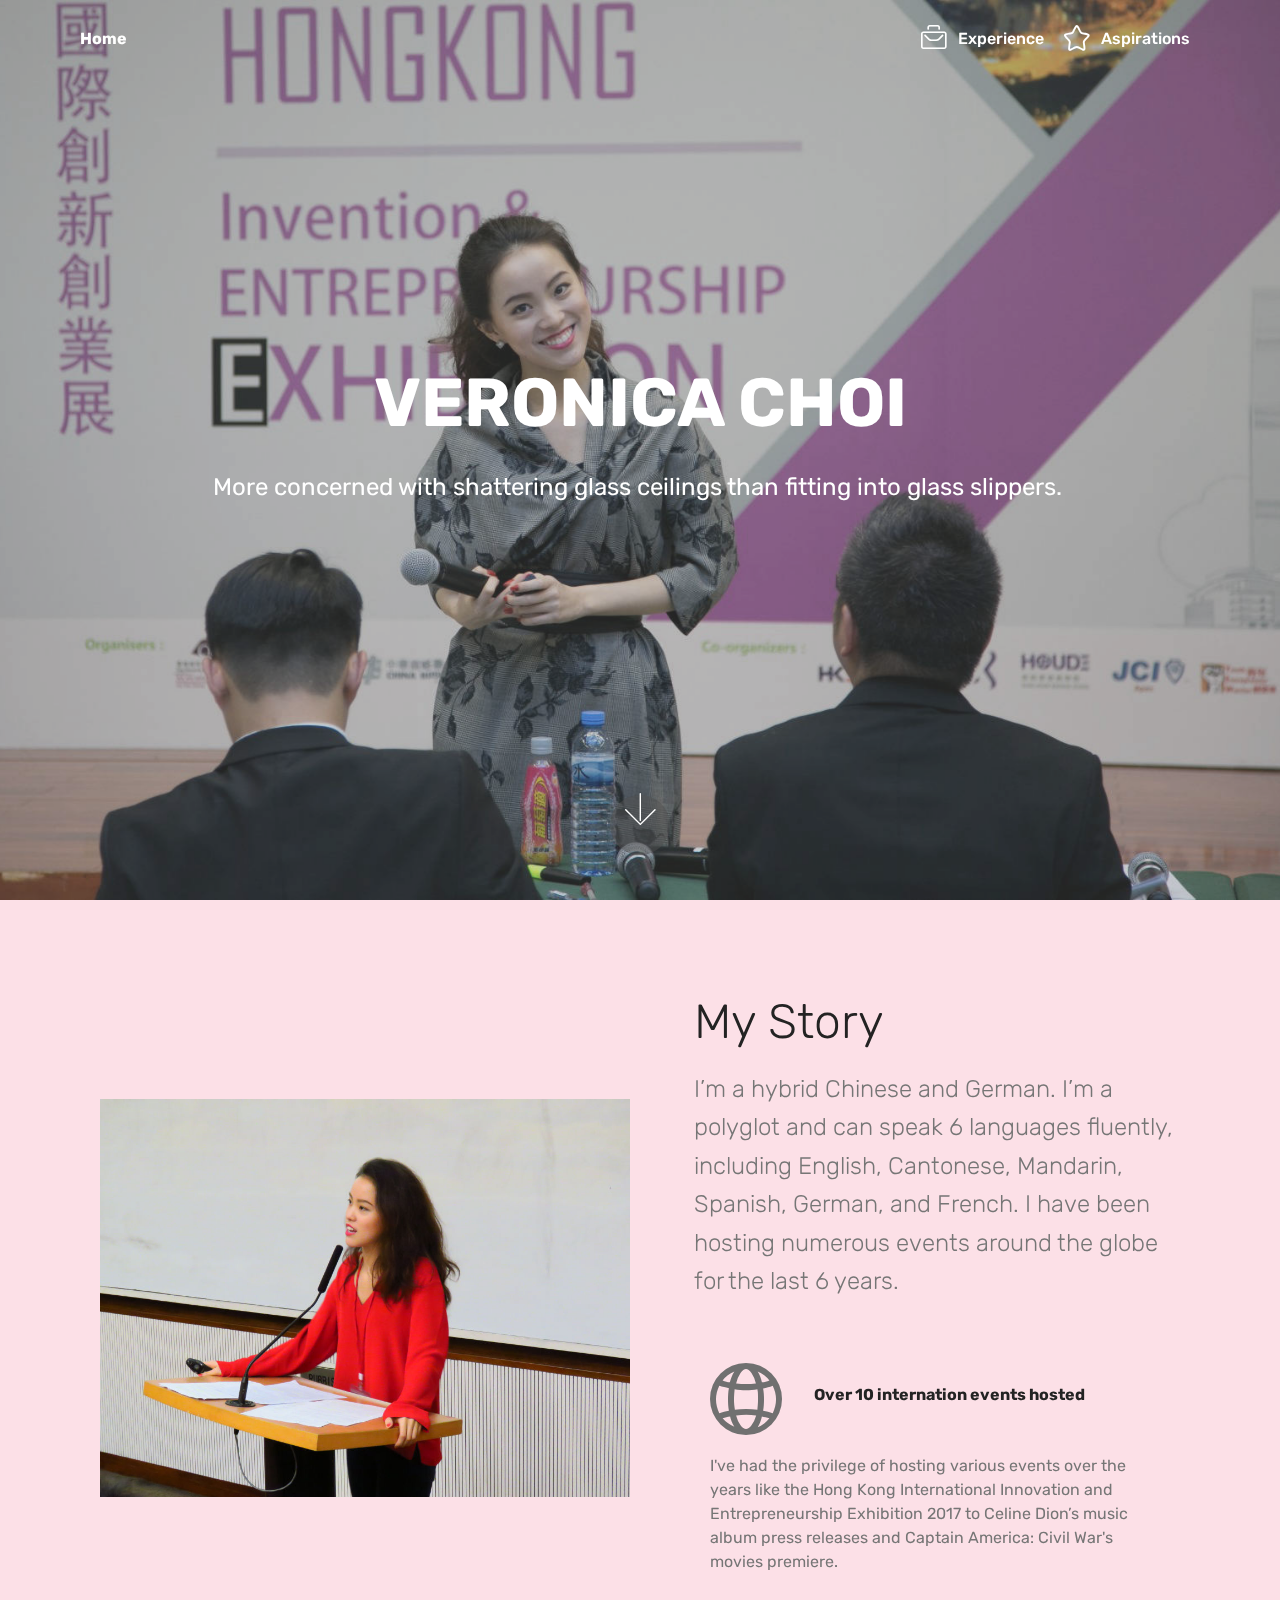
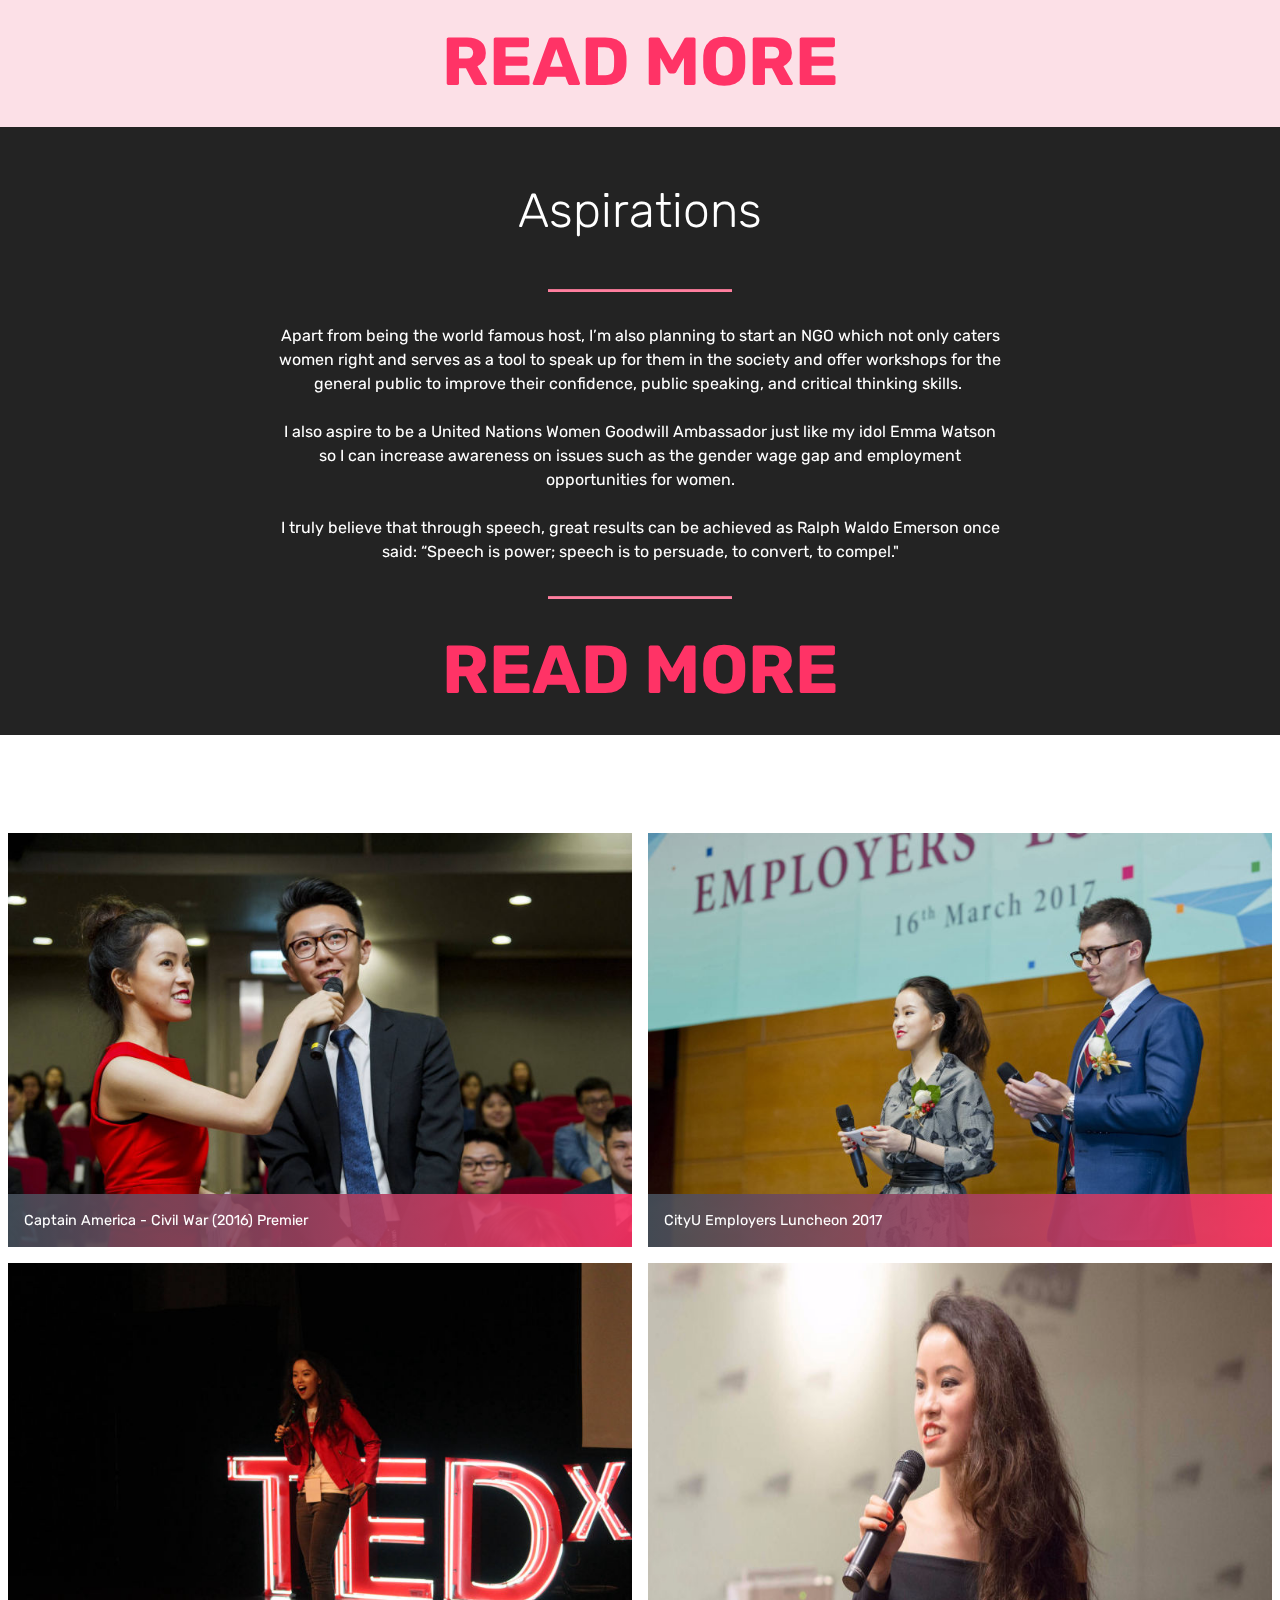
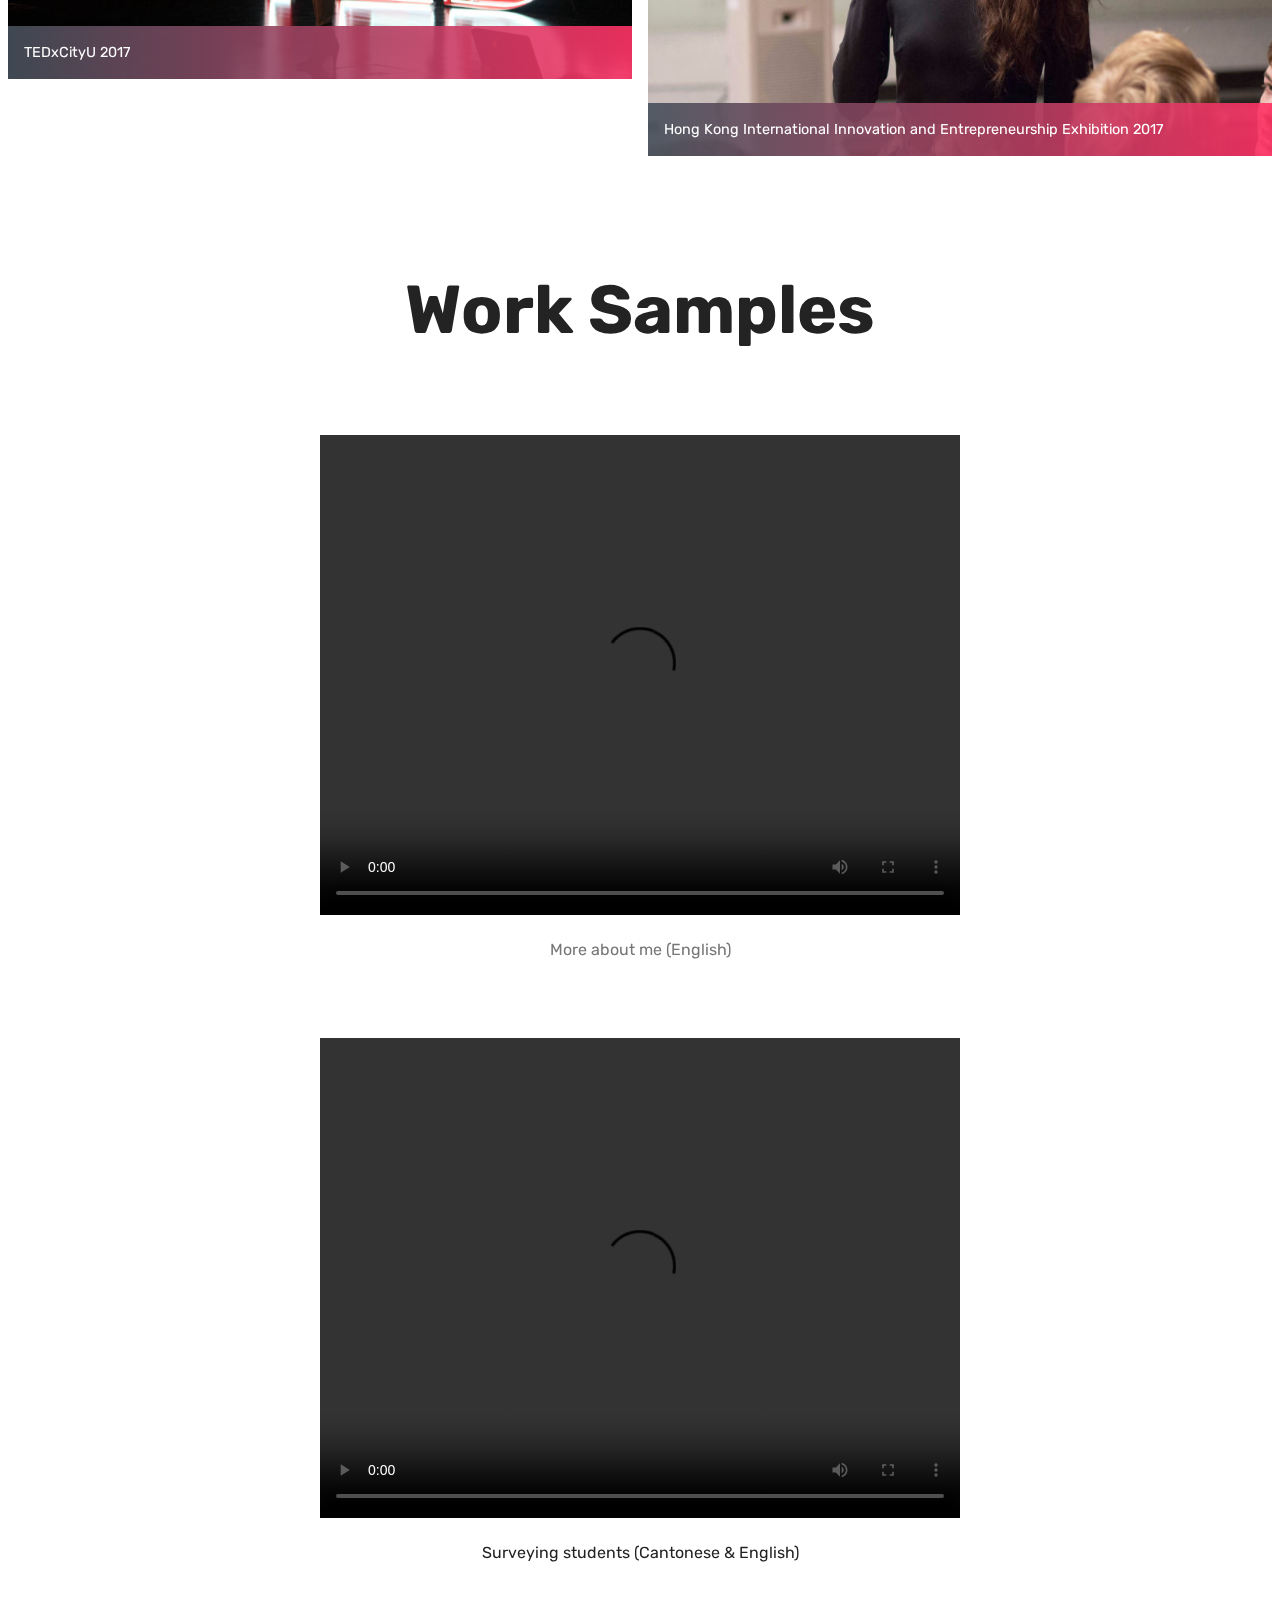
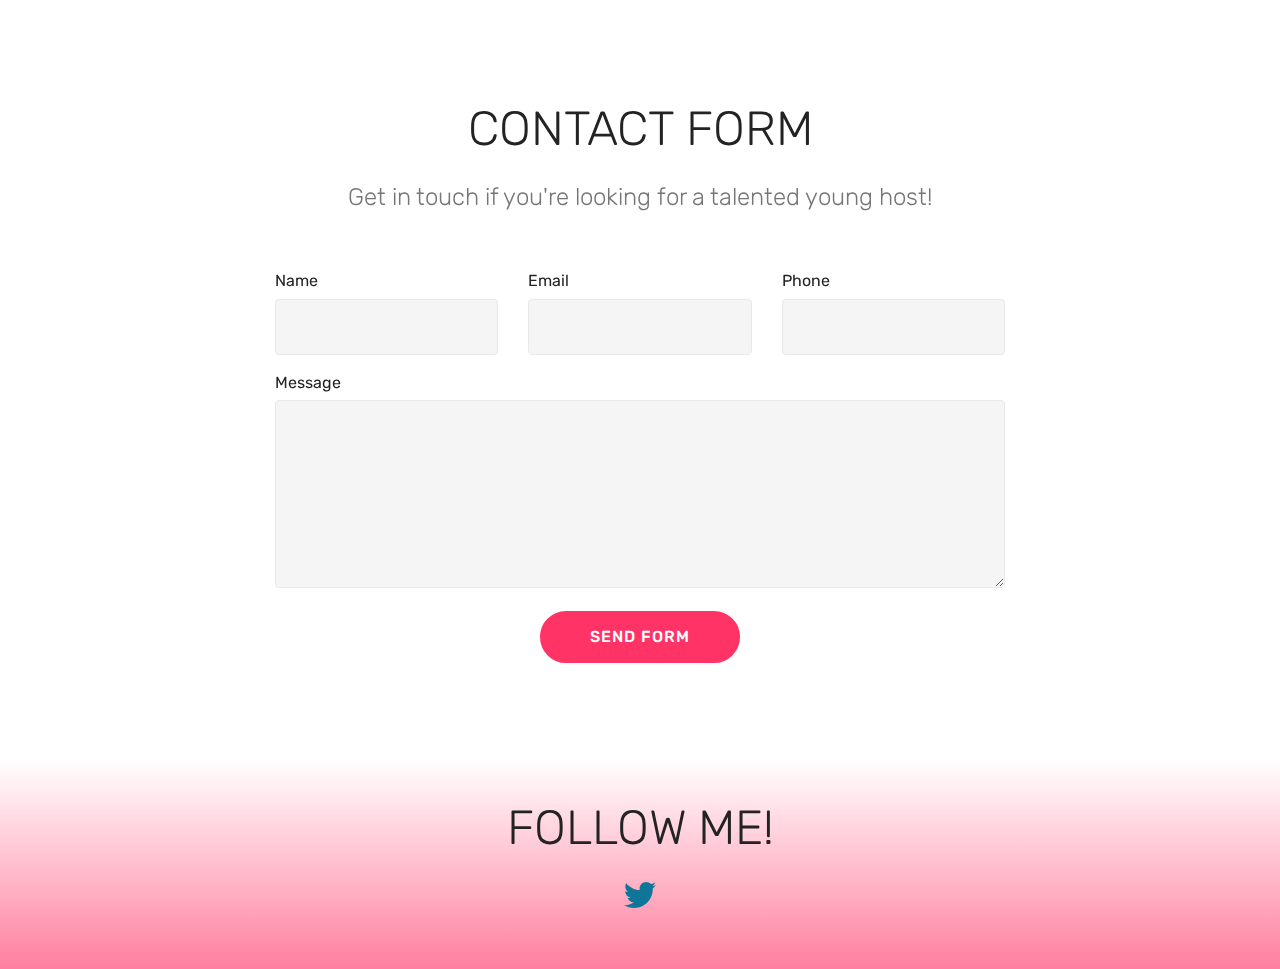
==== commit 0eae5cc5: "Update index.html" ====
--- a/index.html
+++ b/index.html
@@ -47,12 +47,12 @@
         </div>
         <div class="collapse navbar-collapse" id="navbarSupportedContent">
             <ul class="navbar-nav nav-dropdown nav-right" data-app-modern-menu="true"><li class="nav-item">
-                    <a class="nav-link link text-white display-4" href="page1.html"><span class="mbrib-briefcase mbr-iconfont mbr-iconfont-btn"></span>
+                    <a class="nav-link link text-white display-4" href="experience.html"><span class="mbrib-briefcase mbr-iconfont mbr-iconfont-btn"></span>
 
                         Experience</a>
                 </li>
                 <li class="nav-item">
-                    <a class="nav-link link text-white display-4" href="page2.html"><span class="mbrib-star mbr-iconfont mbr-iconfont-btn"></span>
+                    <a class="nav-link link text-white display-4" href="aspirations.html"><span class="mbrib-star mbr-iconfont mbr-iconfont-btn"></span>
 
                         Aspirations</a>
                 </li></ul>
@@ -140,7 +140,7 @@
         <div class="row justify-content-md-center">
             <div class="col-md-10 align-center">
                 <h1 class="mbr-section-title mbr-bold pb-3 mbr-fonts-style display-1">
-                    <a href="page1.html"><strong>READ MORE</strong></a></h1>
+                    <a href="experience.html"><strong>READ MORE</strong></a></h1>
 
 
 
@@ -188,8 +188,7 @@
         <div class="row justify-content-md-center">
             <div class="col-md-10 align-center">
                 <h1 class="mbr-section-title mbr-bold pb-3 mbr-fonts-style display-1">
-                    <a href="page2.html"><strong>READ MORE</strong></a></h1>
-
+                    <a href="aspirations.html"><strong>READ MORE</strong></a></h1>
 
 
             </div>
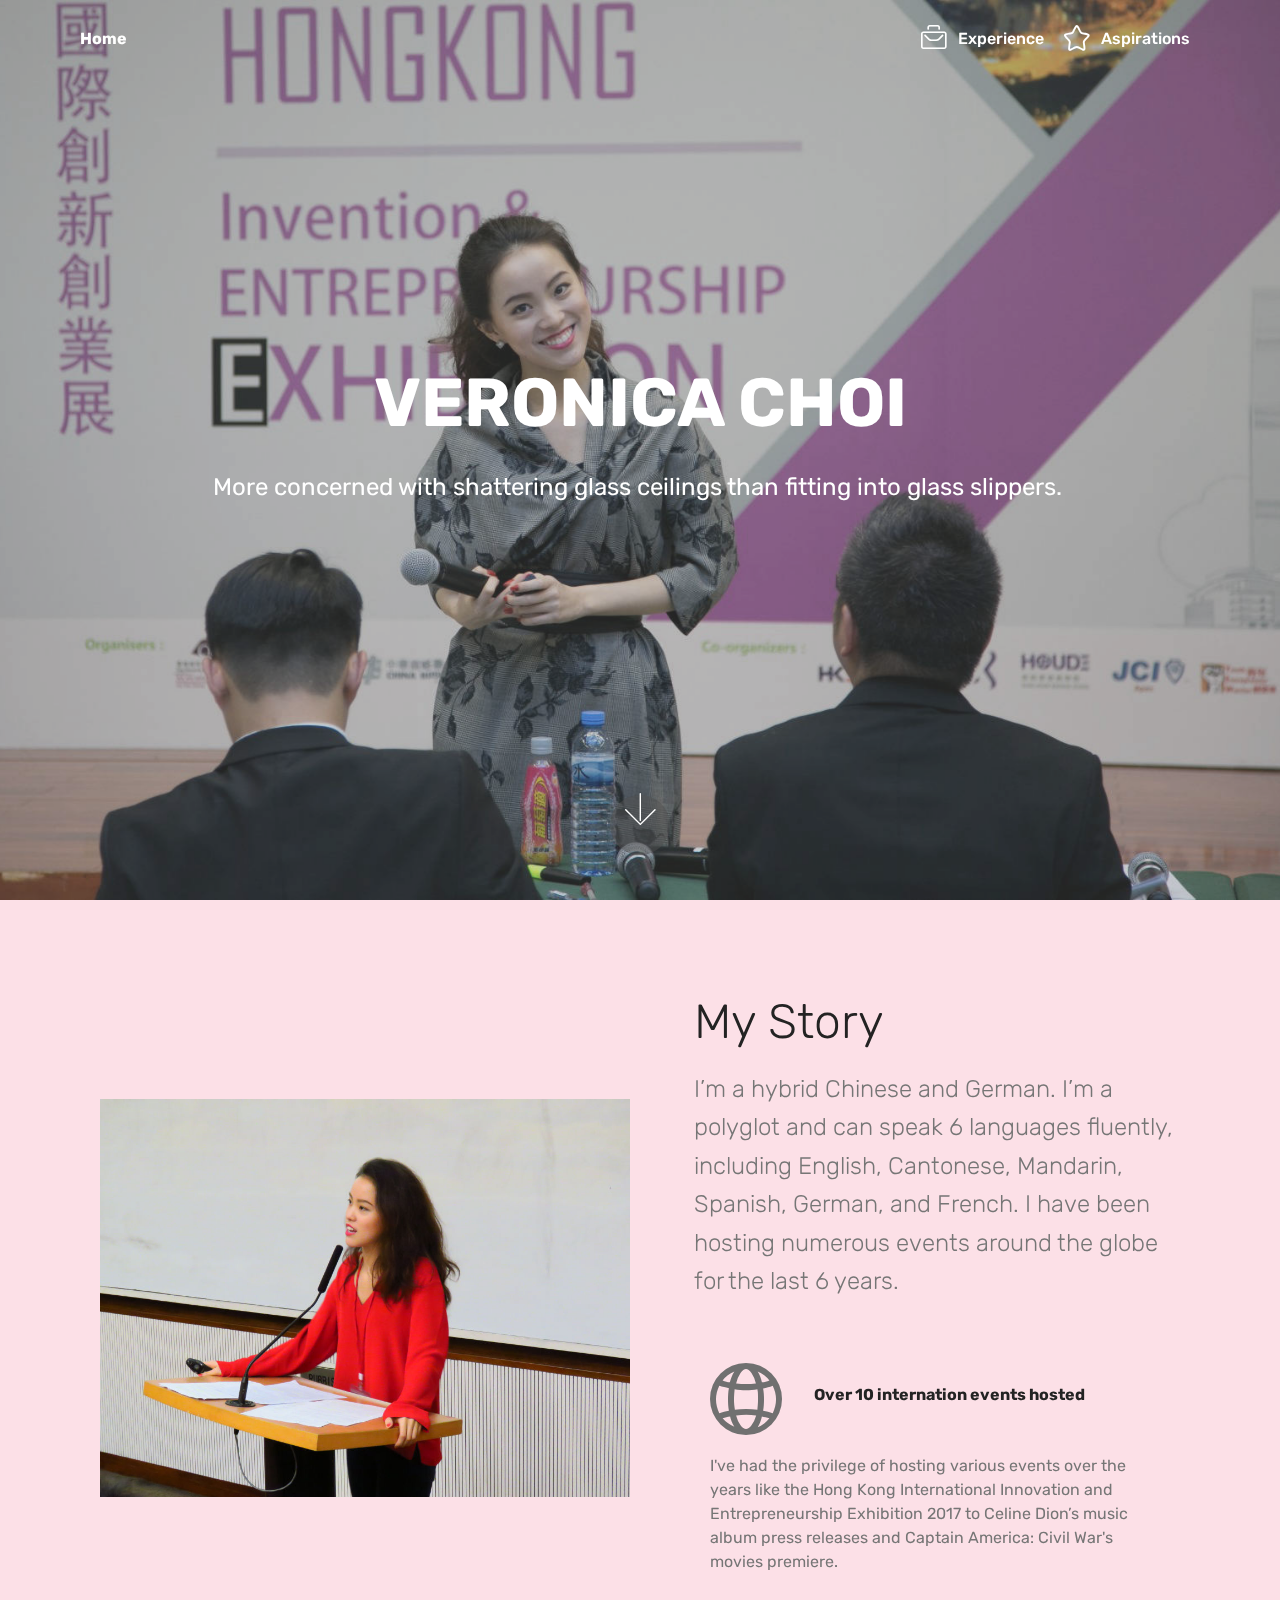
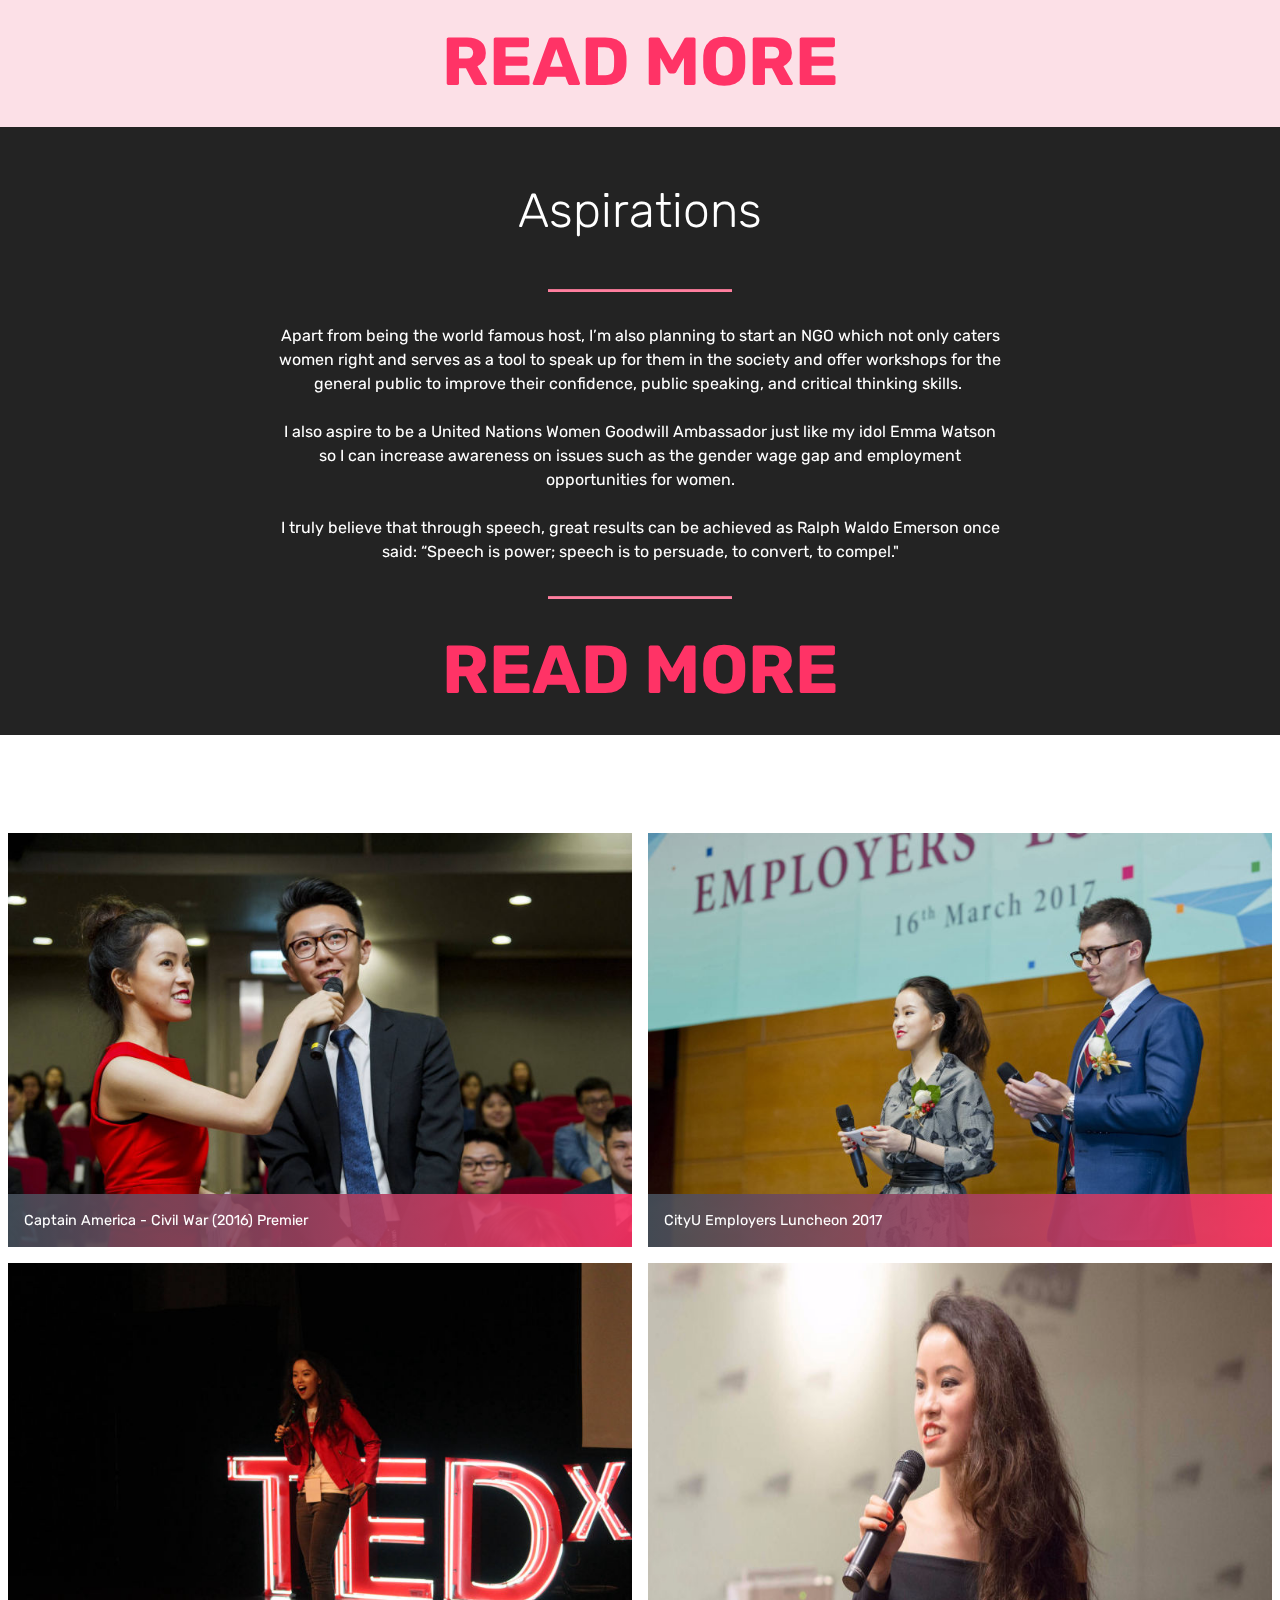
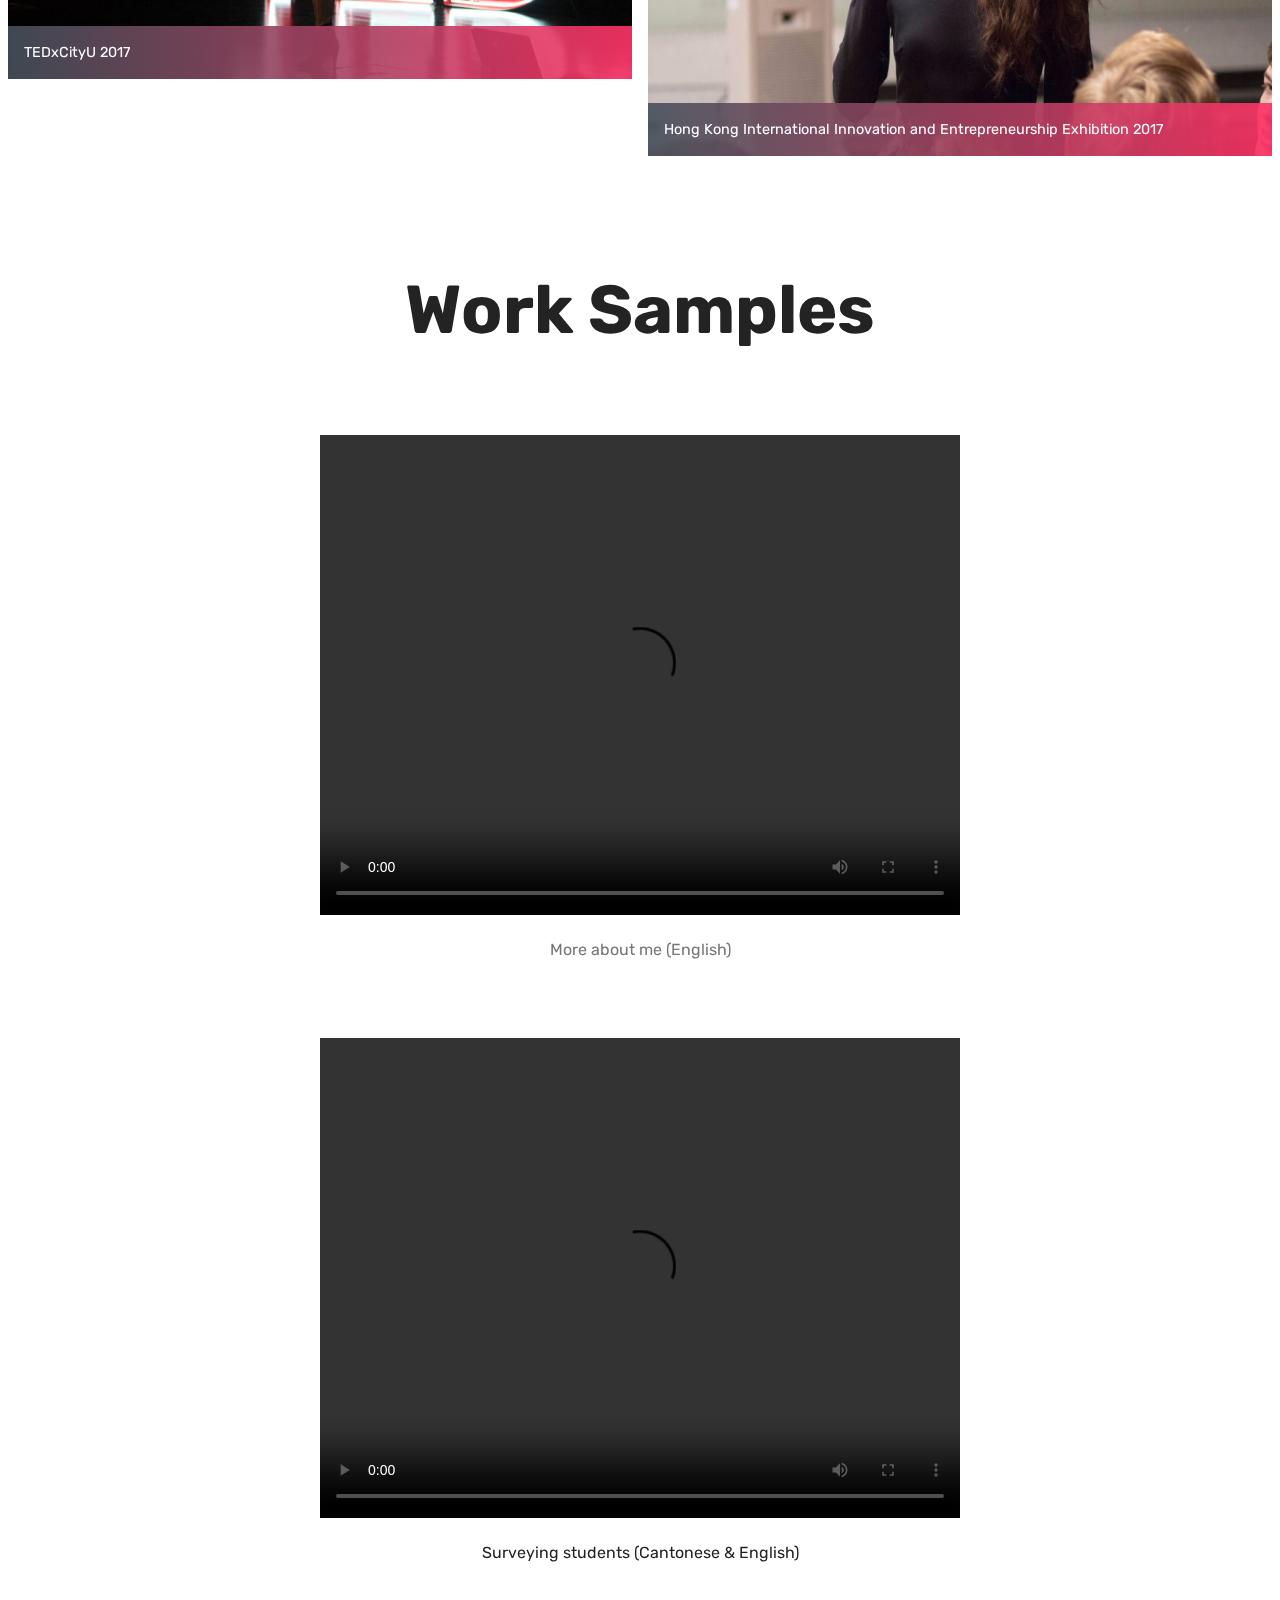
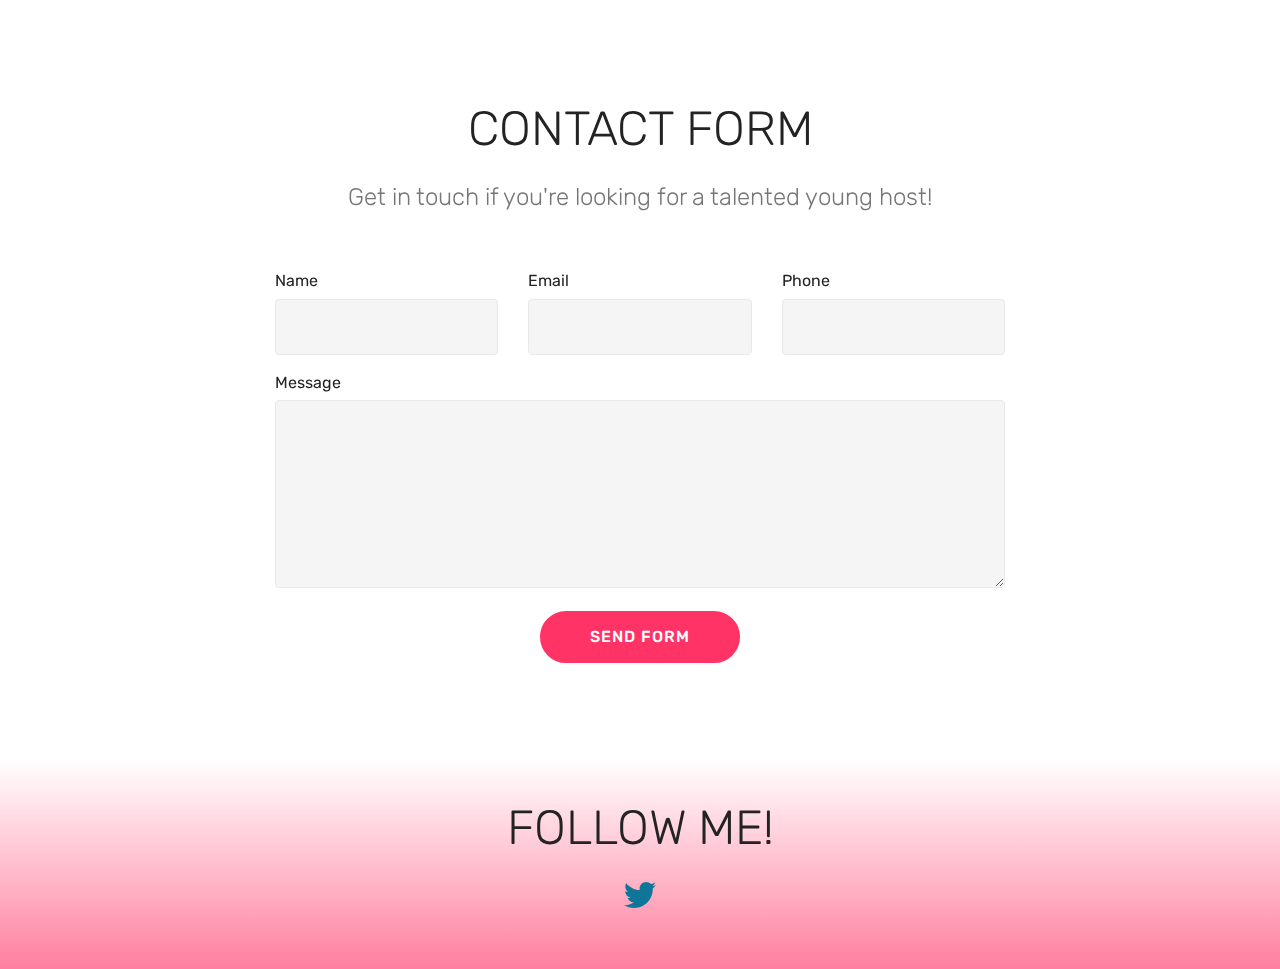
==== commit 14a7f99c: "Update index.html" ====
--- a/index.html
+++ b/index.html
@@ -47,7 +47,7 @@
         </div>
         <div class="collapse navbar-collapse" id="navbarSupportedContent">
             <ul class="navbar-nav nav-dropdown nav-right" data-app-modern-menu="true"><li class="nav-item">
-                    <a class="nav-link link text-white display-4" href="experience.html"><span class="mbrib-briefcase mbr-iconfont mbr-iconfont-btn"></span>
+                    <a class="nav-link link text-white display-4" href="experiences.html"><span class="mbrib-briefcase mbr-iconfont mbr-iconfont-btn"></span>
 
                         Experience</a>
                 </li>
